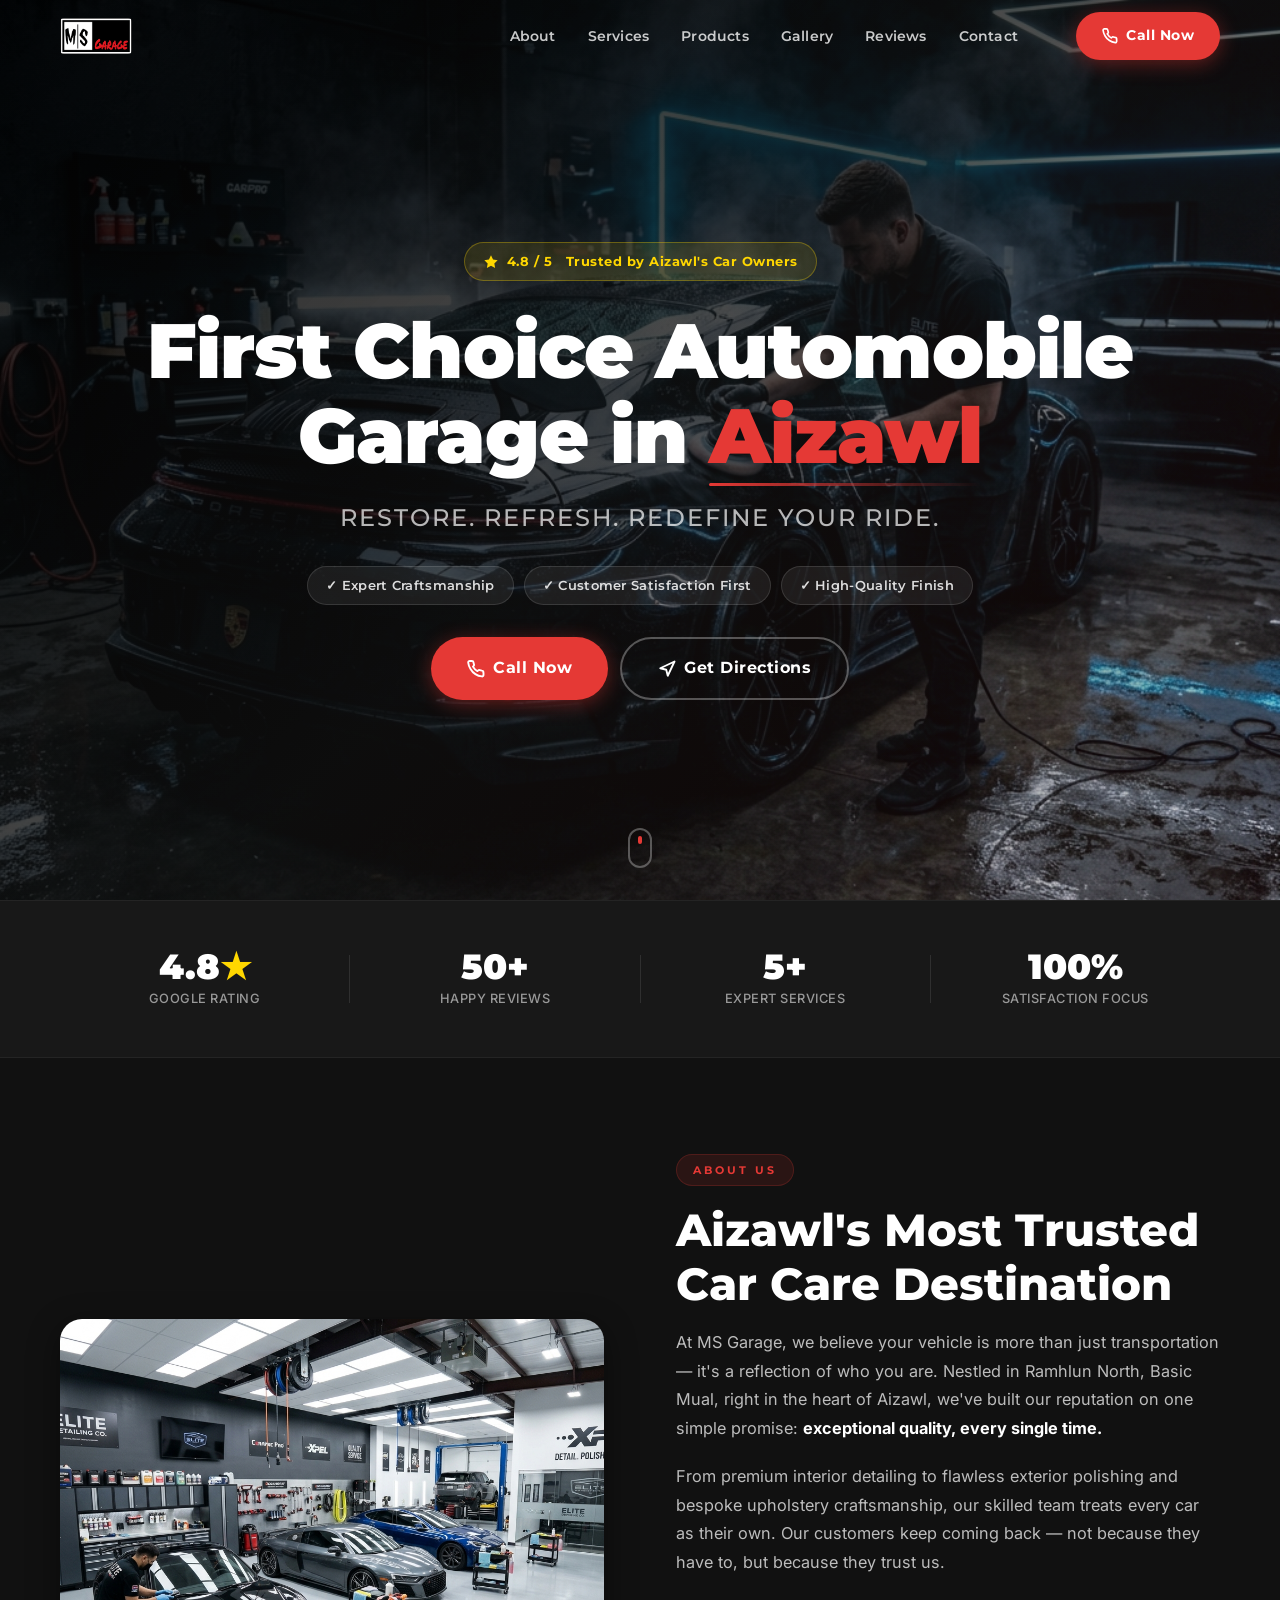
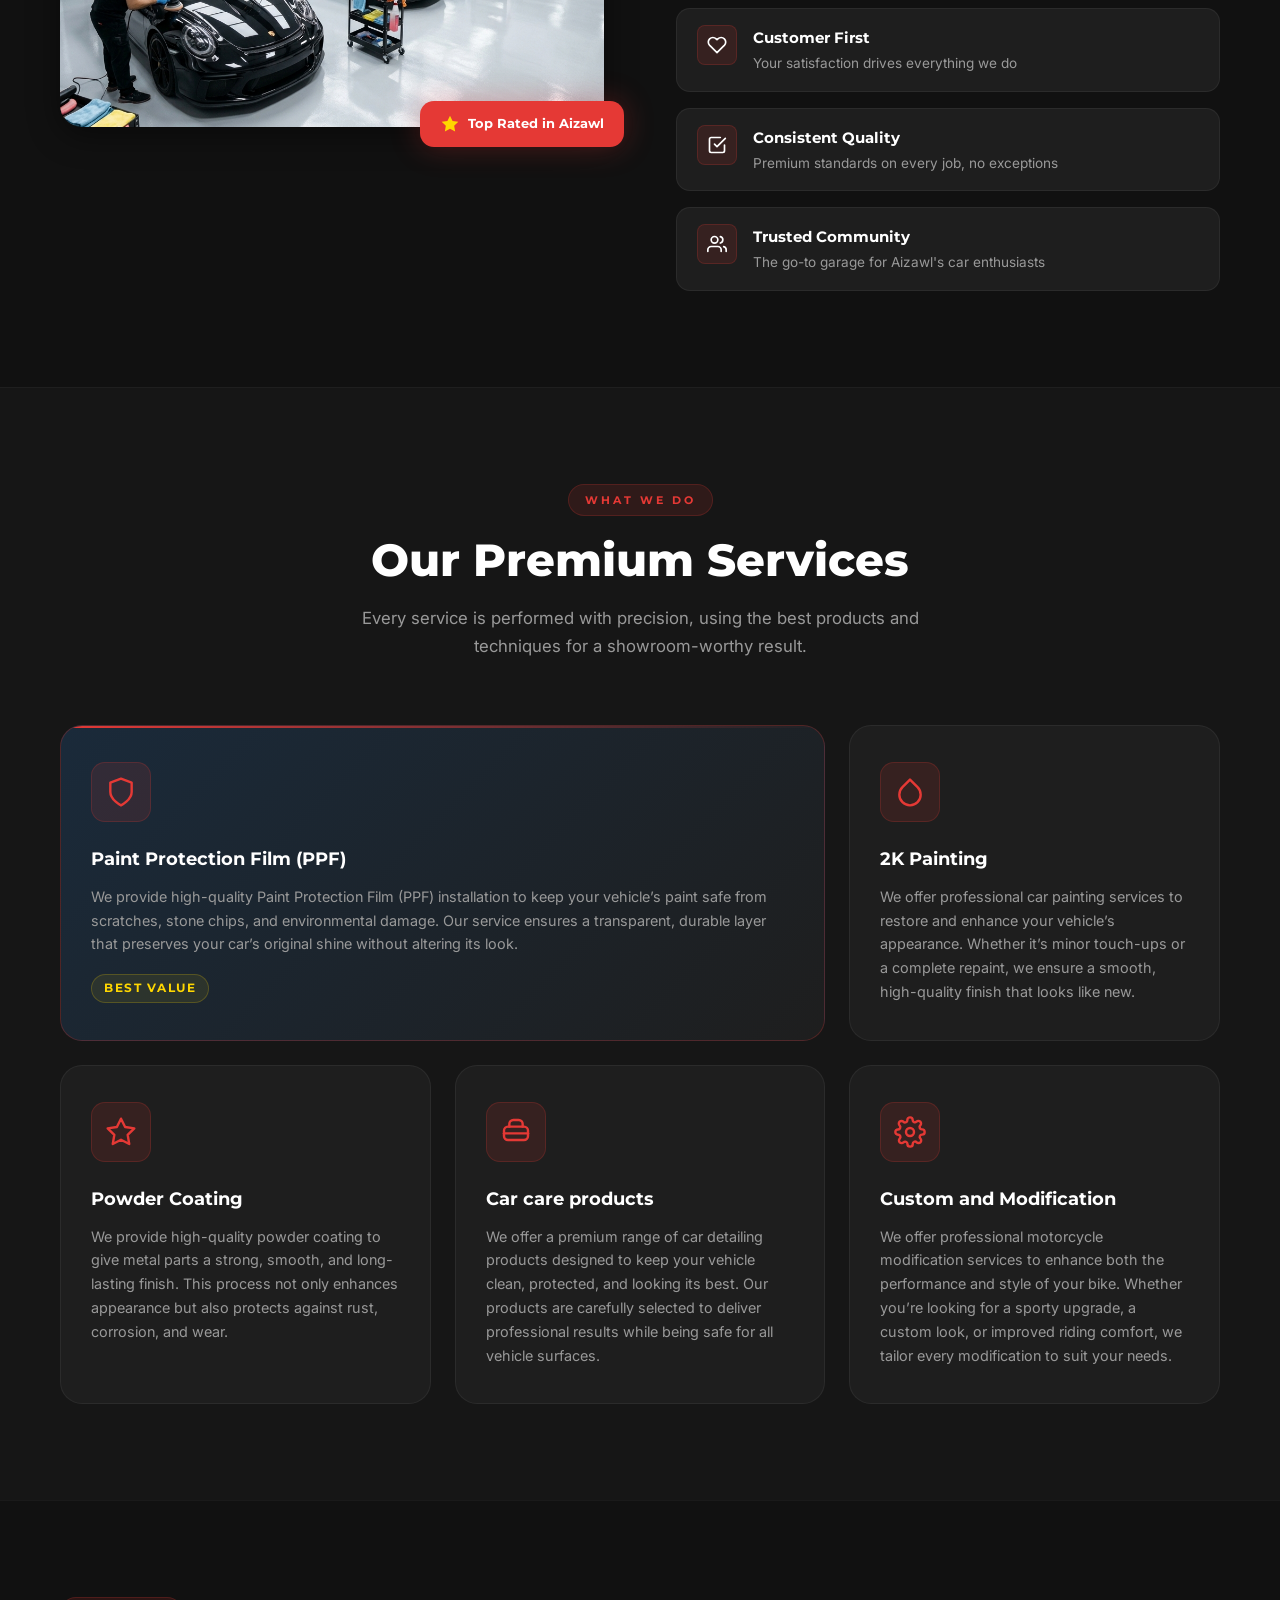
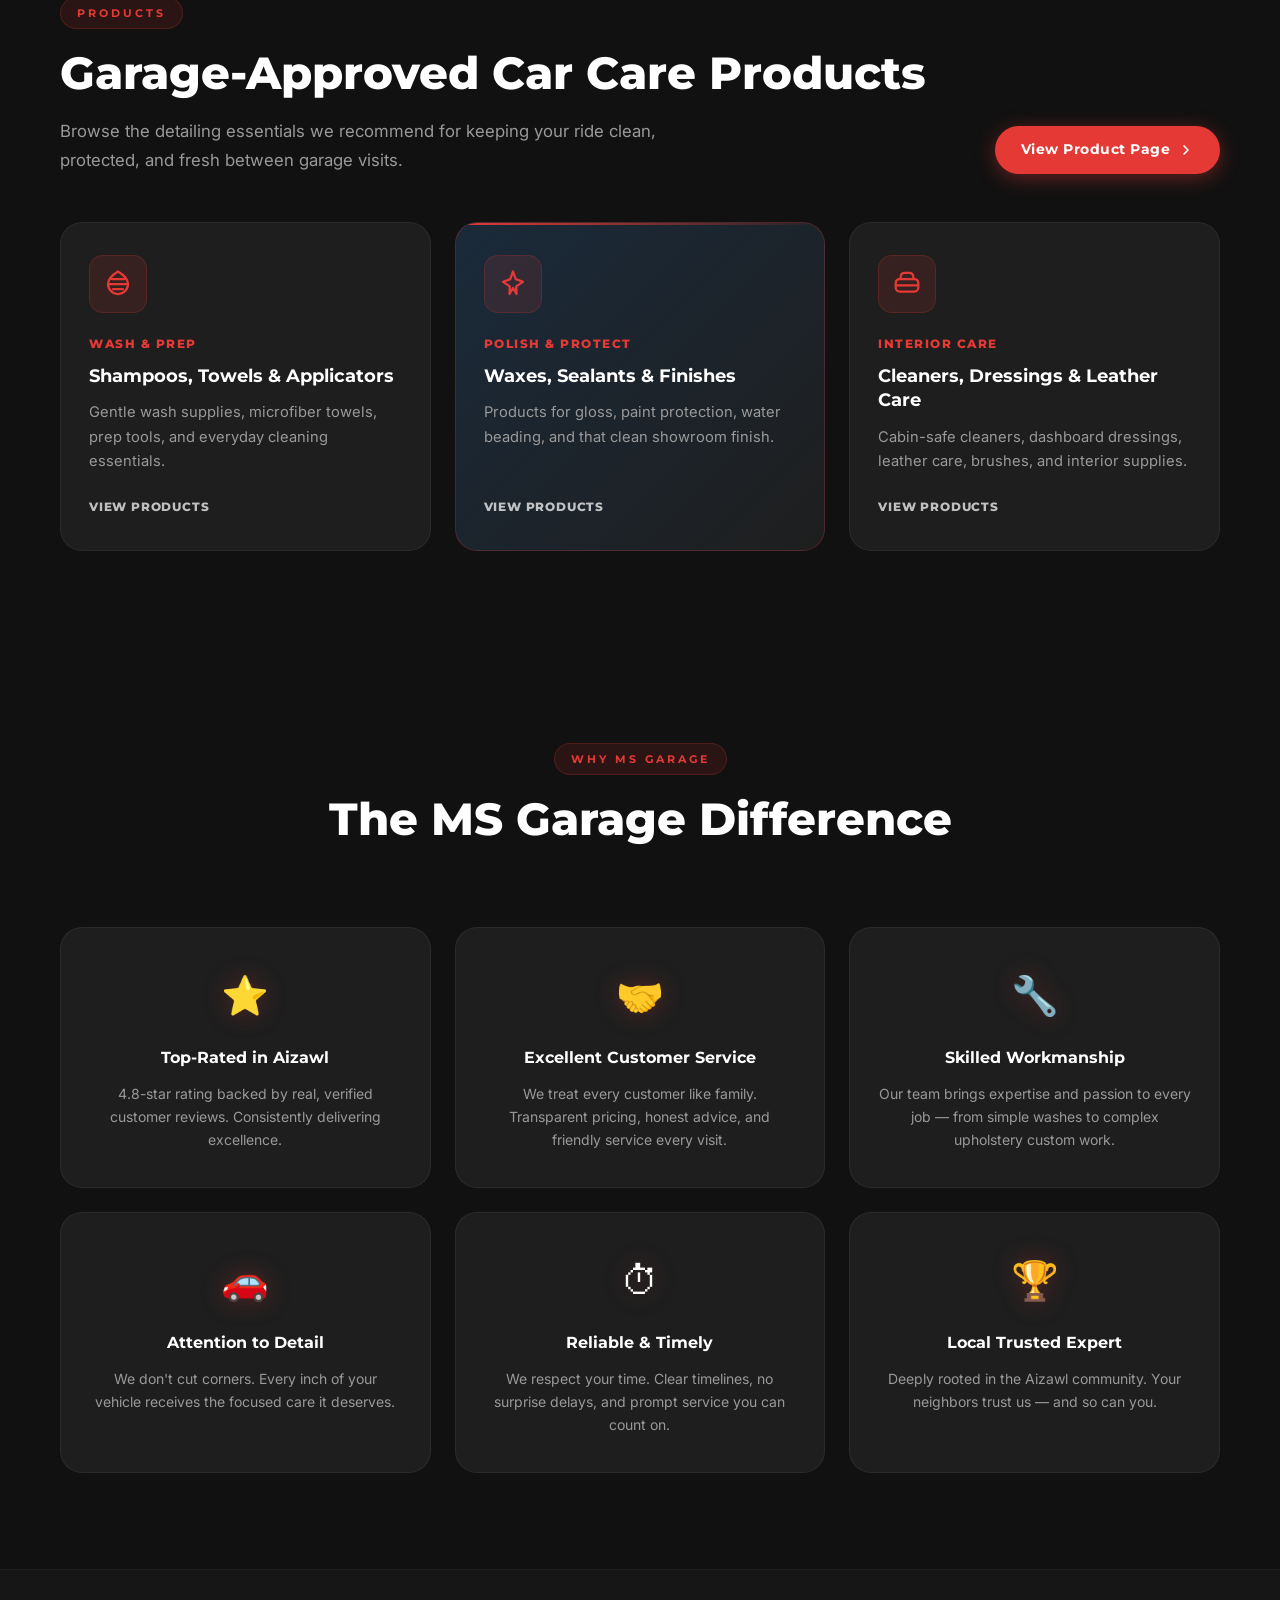
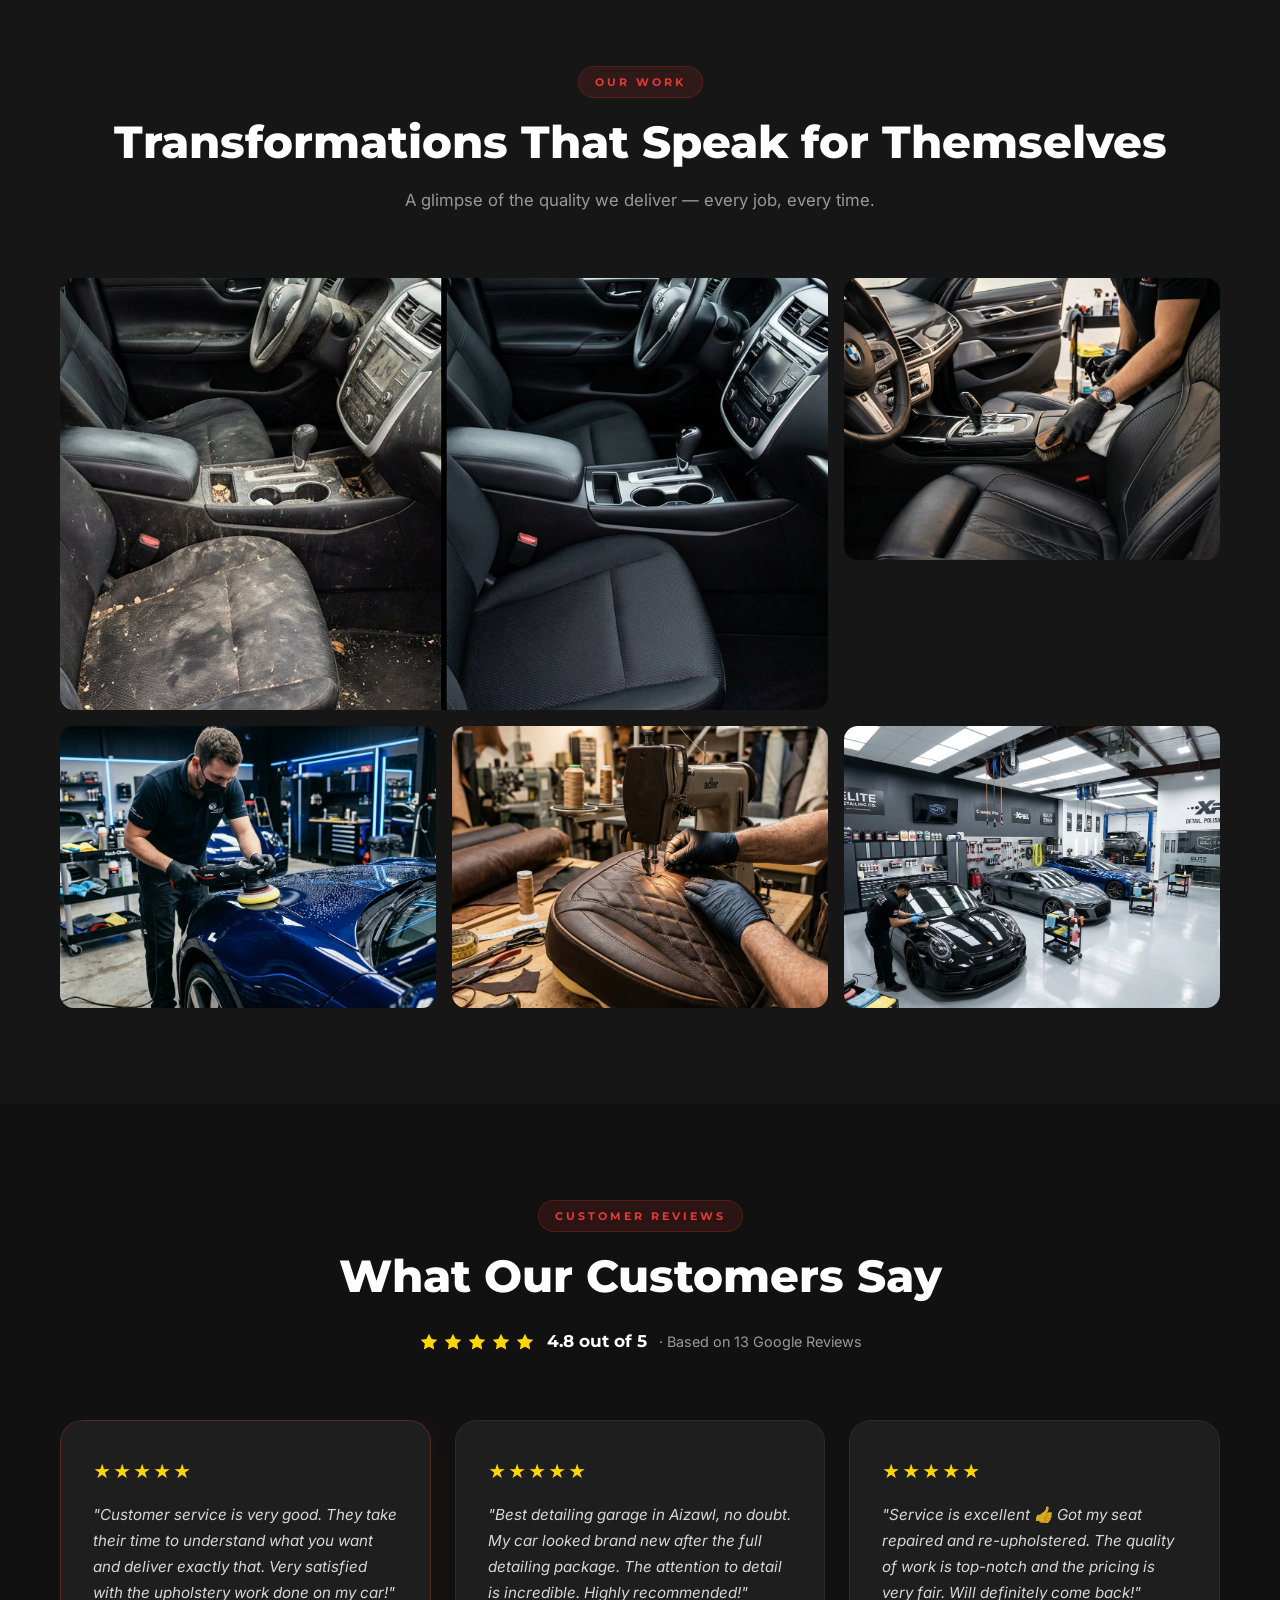
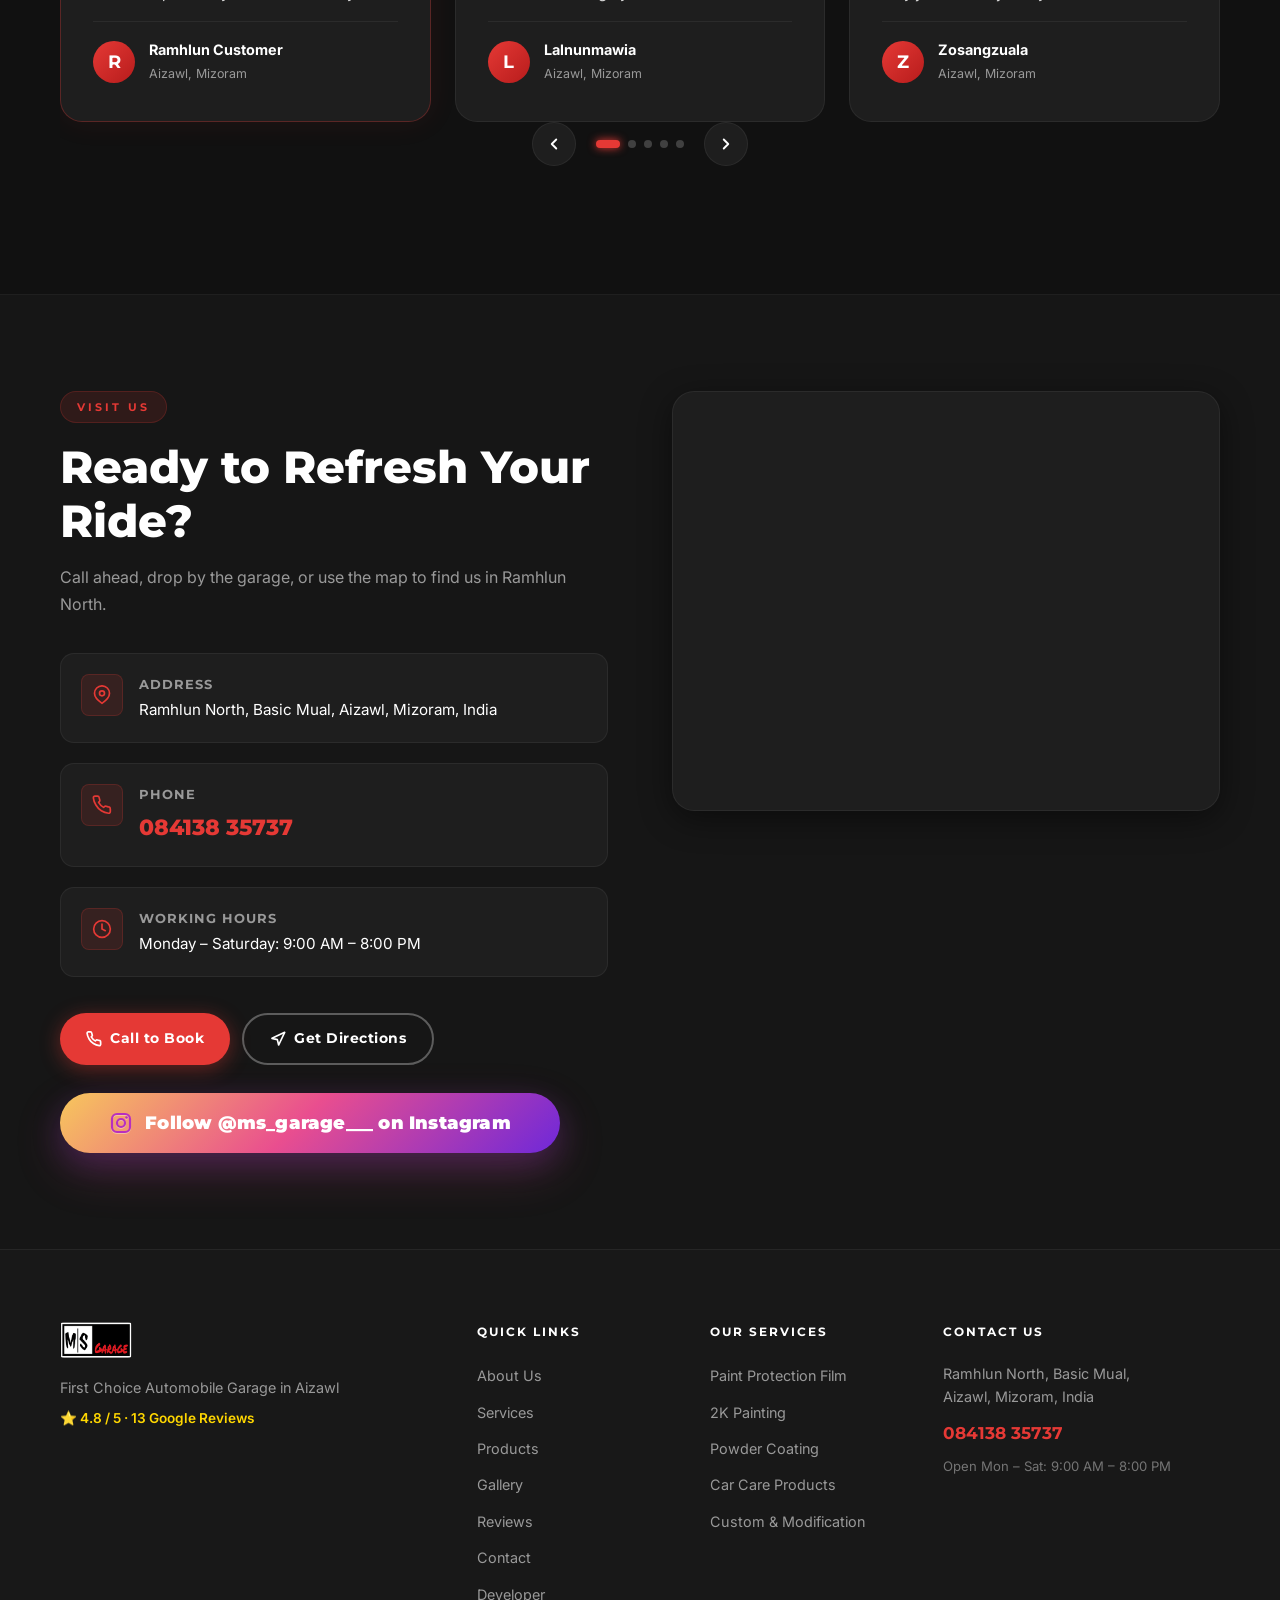
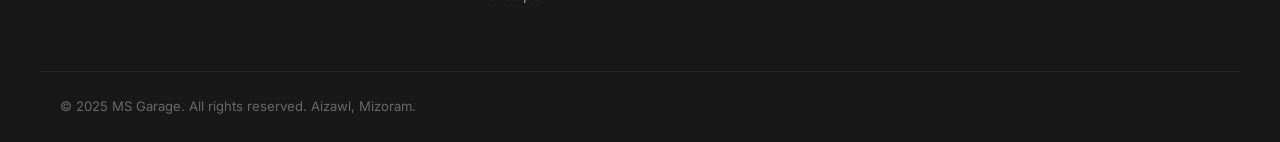
==== index.html @ fda2a1e9 "feat: Add loop-playing video background to the hero section" ====
<!DOCTYPE html>
<html lang="en">

<head>
  <meta charset="UTF-8" />
  <meta name="viewport" content="width=device-width, initial-scale=1.0" />
  <meta name="description"
    content="MS Garage &mdash; Aizawl's premier auto upholstery and car detailing garage. Expert craftsmanship, premium interior and exterior detailing, seat repair and customization. Located in Ramhlun North, Aizawl, Mizoram." />
  <meta name="keywords"
    content="car detailing Aizawl, auto upholstery Mizoram, car polishing Aizawl, interior detailing, seat repair, MS Garage, car wash Aizawl" />
  <meta property="og:title" content="MS Garage | Premium Car Detailing & Upholstery in Aizawl" />
  <meta property="og:description"
    content="Aizawl's top-rated auto detailing and upholstery garage. Restore. Refresh. Redefine Your Ride." />
  <meta property="og:type" content="website" />
  <title>MS Garage | Premium Car Detailing & Upholstery &mdash; Aizawl, Mizoram</title>
  <link rel="preconnect" href="https://fonts.googleapis.com" />
  <link rel="preconnect" href="https://fonts.gstatic.com" crossorigin />
  <link
    href="https://fonts.googleapis.com/css2?family=Montserrat:wght@400;500;600;700;800;900&family=Inter:wght@300;400;500;600&display=swap"
    rel="stylesheet" />
  <link rel="icon" type="image/jpeg" href="assets/images/logo.jpg" />
  <link rel="stylesheet" href="assets/css/style.css" />
</head>

<body>
  <!-- ========== PRELOADER ========== -->
  <div id="preloader">
    <img src="assets/images/logo.jpg" alt="MS Garage Logo" class="preloader-logo" />
  </div>

  <!-- ========== STICKY HEADER ========== -->
  <header class="site-header" id="site-header">
    <div class="header-inner container">
      <a href="#hero" class="logo" id="logo-link">
        <img src="assets/images/logo.jpg" alt="MS Garage Logo" class="logo-img" style="height: 36px; width: auto; border-radius: 4px;" />
      </a>
      <nav class="nav-links" id="nav-links">
        <a href="#about" class="nav-link">About</a>
        <a href="#services" class="nav-link">Services</a>
        <a href="#products" class="nav-link">Products</a>
        <a href="#gallery" class="nav-link">Gallery</a>
        <a href="#reviews" class="nav-link">Reviews</a>
        <a href="#contact" class="nav-link">Contact</a>
      </nav>
      <a href="tel:08413835737" class="btn btn-primary header-cta" id="header-call-btn">
        <svg width="16" height="16" viewBox="0 0 24 24" fill="none" stroke="currentColor" stroke-width="2.5"
          stroke-linecap="round" stroke-linejoin="round">
          <path
            d="M22 16.92v3a2 2 0 0 1-2.18 2 19.79 19.79 0 0 1-8.63-3.07A19.5 19.5 0 0 1 4.69 12 19.79 19.79 0 0 1 1.61 3.41 2 2 0 0 1 3.6 1.27h3a2 2 0 0 1 2 1.72c.127.96.361 1.903.7 2.81a2 2 0 0 1-.45 2.11L7.91 8.85a16 16 0 0 0 6 6l1-.93a2 2 0 0 1 2.11-.45c.907.339 1.85.573 2.81.7A2 2 0 0 1 21.73 16.92z" />
        </svg>
        Call Now
      </a>
      <button class="hamburger" id="hamburger-btn" aria-label="Toggle menu">
        <span></span><span></span><span></span>
      </button>
    </div>
  </header>

  <!-- ========== HERO SECTION ========== -->
  <section class="hero-section" id="hero">
    <div class="hero-bg">
      <img src="assets/images/hero.png" alt="Premium car detailing at MS Garage, Aizawl" class="hero-img" />
      <video class="hero-video" autoplay loop muted playsinline>
        <source src="assets/images/Image%202/VIDEO-2026-06-03-02-27-02.mp4" type="video/mp4" />
      </video>
      <div class="hero-overlay"></div>
    </div>
    <div class="hero-content container">
      <div class="hero-badge" id="hero-badge">
        <svg width="16" height="16" viewBox="0 0 24 24" fill="#FFD700">
          <path d="M12 2l3.09 6.26L22 9.27l-5 4.87 1.18 6.88L12 17.77l-6.18 3.25L7 14.14 2 9.27l6.91-1.01L12 2z" />
        </svg>
        4.8 / 5 &nbsp; Trusted by Aizawl's Car Owners
      </div>
      <h1 class="hero-title" id="hero-title">
        First Choice Automobile<br />Garage in&nbsp;<span class="accent-text">Aizawl</span>
      </h1>
      <p class="hero-subtitle" id="hero-subtitle">Restore. Refresh. Redefine Your Ride.</p>
      <div class="hero-highlights" id="hero-highlights">
        <span class="highlight-item">&#10003; Expert Craftsmanship</span>
        <span class="highlight-item">&#10003; Customer Satisfaction First</span>
        <span class="highlight-item">&#10003; High-Quality Finish</span>
      </div>
      <div class="hero-cta-group" id="hero-cta">
        <a href="tel:08413835737" class="btn btn-primary btn-lg" id="hero-call-btn">
          <svg width="18" height="18" viewBox="0 0 24 24" fill="none" stroke="currentColor" stroke-width="2.5"
            stroke-linecap="round" stroke-linejoin="round">
            <path
              d="M22 16.92v3a2 2 0 0 1-2.18 2 19.79 19.79 0 0 1-8.63-3.07A19.5 19.5 0 0 1 4.69 12 19.79 19.79 0 0 1 1.61 3.41 2 2 0 0 1 3.6 1.27h3a2 2 0 0 1 2 1.72c.127.96.361 1.903.7 2.81a2 2 0 0 1-.45 2.11L7.91 8.85a16 16 0 0 0 6 6l1-.93a2 2 0 0 1 2.11-.45c.907.339 1.85.573 2.81.7A2 2 0 0 1 21.73 16.92z" />
          </svg>
          Call Now
        </a>
        <a href="https://maps.app.goo.gl/mkJ24cwNcCK4J2cm6" target="_blank" rel="noopener"
          class="btn btn-outline btn-lg" id="hero-directions-btn">
          <svg width="18" height="18" viewBox="0 0 24 24" fill="none" stroke="currentColor" stroke-width="2.5"
            stroke-linecap="round" stroke-linejoin="round">
            <polygon points="3 11 22 2 13 21 11 13 3 11" />
          </svg>
          Get Directions
        </a>
      </div>
    </div>
    <div class="hero-scroll-indicator">
      <span></span>
    </div>
  </section>

  <!-- ========== STATS BAR ========== -->
  <section class="stats-bar" id="stats-bar">
    <div class="container stats-grid">
      <div class="stat-item" id="stat-1">
        <span class="stat-number">4.8<span class="stat-star">&#9733;</span></span>
        <span class="stat-label">Google Rating</span>
      </div>
      <div class="stat-divider"></div>
      <div class="stat-item" id="stat-2">
        <span class="stat-number">50+</span>
        <span class="stat-label">Happy Reviews</span>
      </div>
      <div class="stat-divider"></div>
      <div class="stat-item" id="stat-3">
        <span class="stat-number">5+</span>
        <span class="stat-label">Expert Services</span>
      </div>
      <div class="stat-divider"></div>
      <div class="stat-item" id="stat-4">
        <span class="stat-number">100%</span>
        <span class="stat-label">Satisfaction Focus</span>
      </div>
    </div>
  </section>

  <!-- ========== ABOUT SECTION ========== -->
  <section class="about-section section" id="about">
    <div class="container about-grid">
      <div class="about-image-wrap" id="about-image">
        <img src="assets/images/workshop.png" alt="MS Garage professional workshop in Aizawl" class="about-img"
          loading="lazy" />
        <div class="about-img-badge">
          <svg width="20" height="20" viewBox="0 0 24 24" fill="#FFD700">
            <path d="M12 2l3.09 6.26L22 9.27l-5 4.87 1.18 6.88L12 17.77l-6.18 3.25L7 14.14 2 9.27l6.91-1.01L12 2z" />
          </svg>
          <span>Top Rated in Aizawl</span>
        </div>
      </div>
      <div class="about-content" id="about-content">
        <div class="section-tag">About Us</div>
        <h2 class="section-title">Aizawl's Most Trusted Car Care Destination</h2>
        <p class="about-text">
          At MS Garage, we believe your vehicle is more than just transportation &mdash; it's a reflection of who you are.
          Nestled in Ramhlun North, Basic Mual, right in the heart of Aizawl, we've built our reputation on one
          simple promise: <strong>exceptional quality, every single time.</strong>
        </p>
        <p class="about-text">
          From premium interior detailing to flawless exterior polishing and bespoke upholstery craftsmanship,
          our skilled team treats every car as their own. Our customers keep coming back &mdash; not because they have to,
          but because they trust us.
        </p>
        <div class="about-pillars">
          <div class="pillar" id="pillar-1">
            <div class="pillar-icon red">
              <svg width="20" height="20" viewBox="0 0 24 24" fill="none" stroke="currentColor" stroke-width="2"
                stroke-linecap="round" stroke-linejoin="round">
                <path
                  d="M20.84 4.61a5.5 5.5 0 0 0-7.78 0L12 5.67l-1.06-1.06a5.5 5.5 0 0 0-7.78 7.78l1.06 1.06L12 21.23l7.78-7.78 1.06-1.06a5.5 5.5 0 0 0 0-7.78z" />
              </svg>
            </div>
            <div>
              <strong>Customer First</strong>
              <span>Your satisfaction drives everything we do</span>
            </div>
          </div>
          <div class="pillar" id="pillar-2">
            <div class="pillar-icon red">
              <svg width="20" height="20" viewBox="0 0 24 24" fill="none" stroke="currentColor" stroke-width="2"
                stroke-linecap="round" stroke-linejoin="round">
                <polyline points="9 11 12 14 22 4" />
                <path d="M21 12v7a2 2 0 0 1-2 2H5a2 2 0 0 1-2-2V5a2 2 0 0 1 2-2h11" />
              </svg>
            </div>
            <div>
              <strong>Consistent Quality</strong>
              <span>Premium standards on every job, no exceptions</span>
            </div>
          </div>
          <div class="pillar" id="pillar-3">
            <div class="pillar-icon red">
              <svg width="20" height="20" viewBox="0 0 24 24" fill="none" stroke="currentColor" stroke-width="2"
                stroke-linecap="round" stroke-linejoin="round">
                <path d="M17 21v-2a4 4 0 0 0-4-4H5a4 4 0 0 0-4 4v2" />
                <circle cx="9" cy="7" r="4" />
                <path d="M23 21v-2a4 4 0 0 0-3-3.87" />
                <path d="M16 3.13a4 4 0 0 1 0 7.75" />
              </svg>
            </div>
            <div>
              <strong>Trusted Community</strong>
              <span>The go-to garage for Aizawl's car enthusiasts</span>
            </div>
          </div>
        </div>
      </div>
    </div>
  </section>

  <!-- ========== SERVICES SECTION ========== -->
  <section class="services-section section" id="services">
    <div class="container">
      <div class="section-header centered" id="services-header">
        <div class="section-tag">What We Do</div>
        <h2 class="section-title">Our Premium Services</h2>
        <p class="section-subtitle">Every service is performed with precision, using the best products and techniques
          for a showroom-worthy result.</p>
      </div>
      <div class="services-grid" id="services-grid">

        <div class="service-card service-card--featured" id="service-ppf">
          <div class="service-icon-wrap">
            <svg width="32" height="32" viewBox="0 0 24 24" fill="none" stroke="#E53935" stroke-width="1.8" stroke-linecap="round" stroke-linejoin="round">
              <path d="M12 22s8-4 8-10V5l-8-3-8 3v7c0 6 8 10 8 10z" />
            </svg>
          </div>
          <h3 class="service-title">Paint Protection Film (PPF)</h3>
          <p class="service-desc">We provide high-quality Paint Protection Film (PPF) installation to keep your vehicle’s paint safe from scratches, stone chips, and environmental damage. Our service ensures a transparent, durable layer that preserves your car’s original shine without altering its look.</p>
          <div class="service-tag service-tag--gold">Best Value</div>
        </div>

        <div class="service-card" id="service-2k-painting">
          <div class="service-icon-wrap">
            <svg width="32" height="32" viewBox="0 0 24 24" fill="none" stroke="#E53935" stroke-width="1.8" stroke-linecap="round" stroke-linejoin="round">
              <path d="M12 2.69l5.66 5.66a8 8 0 1 1-11.31 0z" />
            </svg>
          </div>
          <h3 class="service-title">2K Painting</h3>
          <p class="service-desc">We offer professional car painting services to restore and enhance your vehicle’s appearance. Whether it’s minor touch-ups or a complete repaint, we ensure a smooth, high-quality finish that looks like new.</p>
        </div>

        <div class="service-card" id="service-powder-coating">
          <div class="service-icon-wrap">
            <svg width="32" height="32" viewBox="0 0 24 24" fill="none" stroke="#E53935" stroke-width="1.8" stroke-linecap="round" stroke-linejoin="round">
              <polygon points="12 2 15.09 8.26 22 9.27 17 14.14 18.18 21.02 12 17.77 5.82 21.02 7 14.14 2 9.27 8.91 8.26 12 2" />
            </svg>
          </div>
          <h3 class="service-title">Powder Coating</h3>
          <p class="service-desc">We provide high-quality powder coating to give metal parts a strong, smooth, and long-lasting finish. This process not only enhances appearance but also protects against rust, corrosion, and wear.</p>
        </div>

        <div class="service-card" id="service-car-care">
          <div class="service-icon-wrap">
            <svg width="32" height="32" viewBox="0 0 24 24" fill="none" stroke="#E53935" stroke-width="1.8" stroke-linecap="round" stroke-linejoin="round">
              <rect x="3" y="8" width="18" height="10" rx="3" />
              <path d="M7 8V6a3 3 0 0 1 3-3h4a3 3 0 0 1 3 3v2" />
              <path d="M3 13h18" />
            </svg>
          </div>
          <h3 class="service-title">Car care products</h3>
          <p class="service-desc">We offer a premium range of car detailing products designed to keep your vehicle clean, protected, and looking its best. Our products are carefully selected to deliver professional results while being safe for all vehicle surfaces.</p>
        </div>

        <div class="service-card" id="service-custom">
          <div class="service-icon-wrap">
            <svg width="32" height="32" viewBox="0 0 24 24" fill="none" stroke="#E53935" stroke-width="1.8" stroke-linecap="round" stroke-linejoin="round">
              <circle cx="12" cy="12" r="3" />
              <path d="M19.4 15a1.65 1.65 0 0 0 .33 1.82l.06.06a2 2 0 0 1 0 2.83 2 2 0 0 1-2.83 0l-.06-.06a1.65 1.65 0 0 0-1.82-.33 1.65 1.65 0 0 0-1 1.51V21a2 2 0 0 1-2 2 2 2 0 0 1-2-2v-.09A1.65 1.65 0 0 0 9 19.4a1.65 1.65 0 0 0-1.82.33l-.06.06a2 2 0 0 1-2.83 0 2 2 0 0 1 0-2.83l.06-.06a1.65 1.65 0 0 0 .33-1.82 1.65 1.65 0 0 0-1.51-1H3a2 2 0 0 1-2-2 2 2 0 0 1 2-2h.09A1.65 1.65 0 0 0 4.6 9a1.65 1.65 0 0 0-.33-1.82l-.06-.06a2 2 0 0 1 0-2.83 2 2 0 0 1 2.83 0l.06.06a1.65 1.65 0 0 0 1.82.33H9a1.65 1.65 0 0 0 1-1.51V3a2 2 0 0 1 2-2 2 2 0 0 1 2 2v.09a1.65 1.65 0 0 0 1 1.51 1.65 1.65 0 0 0 1.82-.33l.06-.06a2 2 0 0 1 2.83 0 2 2 0 0 1 0 2.83l-.06.06a1.65 1.65 0 0 0-.33 1.82V9a1.65 1.65 0 0 0 1.51 1H21a2 2 0 0 1 2 2 2 2 0 0 1-2 2h-.09a1.65 1.65 0 0 0-1.51 1z" />
            </svg>
          </div>
          <h3 class="service-title">Custom and Modification</h3>
          <p class="service-desc">We offer professional motorcycle modification services to enhance both the performance and style of your bike. Whether you’re looking for a sporty upgrade, a custom look, or improved riding comfort, we tailor every modification to suit your needs.</p>
        </div>

      </div>
    </div>
  </section>

  <!-- ========== PRODUCTS SECTION ========== -->
  <section class="product-section section" id="products">
    <div class="container">
      <div class="section-header product-section-header" id="products-header">
        <div>
          <div class="section-tag">Products</div>
          <h2 class="section-title">Garage-Approved Car Care Products</h2>
          <p class="section-subtitle">Browse the detailing essentials we recommend for keeping your ride clean,
            protected, and fresh between garage visits.</p>
        </div>
        <a href="products.html" class="btn btn-primary product-view-all-btn">
          View Product Page
          <svg width="16" height="16" viewBox="0 0 24 24" fill="none" stroke="currentColor" stroke-width="2.5"
            stroke-linecap="round" stroke-linejoin="round">
            <polyline points="9 18 15 12 9 6" />
          </svg>
        </a>
      </div>

      <div class="product-grid" id="product-grid">
        <a href="products.html" class="product-card" id="product-wash-prep">
          <div class="product-icon-wrap">
            <svg width="30" height="30" viewBox="0 0 24 24" fill="none" stroke="#E53935" stroke-width="1.8"
              stroke-linecap="round" stroke-linejoin="round">
              <path d="M5 12h14" />
              <path d="M7 8h10" />
              <path d="M8 16h8" />
              <path d="M4 12c0-4 3-7 8-10 5 3 8 6 8 10a8 8 0 1 1-16 0z" />
            </svg>
          </div>
          <span class="product-kicker">Wash &amp; Prep</span>
          <h3>Shampoos, Towels &amp; Applicators</h3>
          <p>Gentle wash supplies, microfiber towels, prep tools, and everyday cleaning essentials.</p>
        </a>

        <a href="products.html" class="product-card product-card--featured" id="product-polish-protect">
          <div class="product-icon-wrap">
            <svg width="30" height="30" viewBox="0 0 24 24" fill="none" stroke="#E53935" stroke-width="1.8"
              stroke-linecap="round" stroke-linejoin="round">
              <path d="M12 2l2.2 6.1L20 10.3l-5.4 3.6.2 6.1L12 15.1 9.2 20l.2-6.1L4 10.3l5.8-2.2L12 2z" />
            </svg>
          </div>
          <span class="product-kicker">Polish &amp; Protect</span>
          <h3>Waxes, Sealants &amp; Finishes</h3>
          <p>Products for gloss, paint protection, water beading, and that clean showroom finish.</p>
        </a>

        <a href="products.html" class="product-card" id="product-interior-care">
          <div class="product-icon-wrap">
            <svg width="30" height="30" viewBox="0 0 24 24" fill="none" stroke="#E53935" stroke-width="1.8"
              stroke-linecap="round" stroke-linejoin="round">
              <rect x="3" y="8" width="18" height="10" rx="3" />
              <path d="M7 8V6a3 3 0 0 1 3-3h4a3 3 0 0 1 3 3v2" />
              <path d="M3 13h18" />
            </svg>
          </div>
          <span class="product-kicker">Interior Care</span>
          <h3>Cleaners, Dressings &amp; Leather Care</h3>
          <p>Cabin-safe cleaners, dashboard dressings, leather care, brushes, and interior supplies.</p>
        </a>
      </div>
    </div>
  </section>

  <!-- ========== WHY CHOOSE US ========== -->
  <section class="why-section section" id="why-us">
    <div class="container">
      <div class="section-header centered" id="why-header">
        <div class="section-tag">Why MS Garage</div>
        <h2 class="section-title">The MS Garage Difference</h2>
      </div>
      <div class="why-grid" id="why-grid">
        <div class="why-card" id="why-1">
          <div class="why-icon">&#11088;</div>
          <h3>Top-Rated in Aizawl</h3>
          <p>4.8-star rating backed by real, verified customer reviews. Consistently delivering excellence.</p>
        </div>
        <div class="why-card" id="why-2">
          <div class="why-icon">&#129309;</div>
          <h3>Excellent Customer Service</h3>
          <p>We treat every customer like family. Transparent pricing, honest advice, and friendly service every visit.
          </p>
        </div>
        <div class="why-card" id="why-3">
          <div class="why-icon">&#128295;</div>
          <h3>Skilled Workmanship</h3>
          <p>Our team brings expertise and passion to every job &mdash; from simple washes to complex upholstery custom
            work.</p>
        </div>
        <div class="why-card" id="why-4">
          <div class="why-icon">&#128663;</div>
          <h3>Attention to Detail</h3>
          <p>We don't cut corners. Every inch of your vehicle receives the focused care it deserves.</p>
        </div>
        <div class="why-card" id="why-5">
          <div class="why-icon">&#9201;</div>
          <h3>Reliable & Timely</h3>
          <p>We respect your time. Clear timelines, no surprise delays, and prompt service you can count on.</p>
        </div>
        <div class="why-card" id="why-6">
          <div class="why-icon">&#127942;</div>
          <h3>Local Trusted Expert</h3>
          <p>Deeply rooted in the Aizawl community. Your neighbors trust us &mdash; and so can you.</p>
        </div>
      </div>
    </div>
  </section>

  <!-- ========== GALLERY SECTION ========== -->
  <section class="gallery-section section" id="gallery">
    <div class="container">
      <div class="section-header centered" id="gallery-header">
        <div class="section-tag">Our Work</div>
        <h2 class="section-title">Transformations That Speak for Themselves</h2>
        <p class="section-subtitle">A glimpse of the quality we deliver &mdash; every job, every time.</p>
      </div>
      <div class="gallery-grid" id="gallery-grid">
        <div class="gallery-item gallery-item--large" id="gal-1">
          <img src="assets/images/before-after.png" alt="Before and after car detailing transformation at MS Garage"
            loading="lazy" />
          <div class="gallery-overlay">
            <span>Before &amp; After &mdash; Interior Detailing</span>
          </div>
        </div>
        <div class="gallery-item" id="gal-2">
          <img src="assets/images/interior.png" alt="Premium car interior detailing by MS Garage Aizawl"
            loading="lazy" />
          <div class="gallery-overlay">
            <span>Interior Detailing</span>
          </div>
        </div>
        <div class="gallery-item" id="gal-3">
          <img src="assets/images/exterior.png" alt="Car exterior polishing and waxing at MS Garage" loading="lazy" />
          <div class="gallery-overlay">
            <span>Exterior Polish</span>
          </div>
        </div>
        <div class="gallery-item" id="gal-4">
          <img src="assets/images/upholstery.png" alt="Custom car seat upholstery crafted at MS Garage"
            loading="lazy" />
          <div class="gallery-overlay">
            <span>Custom Upholstery</span>
          </div>
        </div>
        <div class="gallery-item" id="gal-5">
          <img src="assets/images/workshop.png" alt="MS Garage professional workshop, Aizawl" loading="lazy" />
          <div class="gallery-overlay">
            <span>Our Workshop</span>
          </div>
        </div>
      </div>
    </div>
  </section>

  <!-- ========== REVIEWS SECTION ========== -->
  <section class="reviews-section section" id="reviews">
    <div class="container">
      <div class="section-header centered" id="reviews-header">
        <div class="section-tag">Customer Reviews</div>
        <h2 class="section-title">What Our Customers Say</h2>
        <div class="reviews-rating-summary" id="rating-summary">
          <div class="stars-row">
            <svg width="20" height="20" viewBox="0 0 24 24" fill="#FFD700">
              <path d="M12 2l3.09 6.26L22 9.27l-5 4.87 1.18 6.88L12 17.77l-6.18 3.25L7 14.14 2 9.27l6.91-1.01L12 2z" />
            </svg>
            <svg width="20" height="20" viewBox="0 0 24 24" fill="#FFD700">
              <path d="M12 2l3.09 6.26L22 9.27l-5 4.87 1.18 6.88L12 17.77l-6.18 3.25L7 14.14 2 9.27l6.91-1.01L12 2z" />
            </svg>
            <svg width="20" height="20" viewBox="0 0 24 24" fill="#FFD700">
              <path d="M12 2l3.09 6.26L22 9.27l-5 4.87 1.18 6.88L12 17.77l-6.18 3.25L7 14.14 2 9.27l6.91-1.01L12 2z" />
            </svg>
            <svg width="20" height="20" viewBox="0 0 24 24" fill="#FFD700">
              <path d="M12 2l3.09 6.26L22 9.27l-5 4.87 1.18 6.88L12 17.77l-6.18 3.25L7 14.14 2 9.27l6.91-1.01L12 2z" />
            </svg>
            <svg width="20" height="20" viewBox="0 0 24 24" fill="#FFD700">
              <path d="M12 2l3.09 6.26L22 9.27l-5 4.87 1.18 6.88L12 17.77l-6.18 3.25L7 14.14 2 9.27l6.91-1.01L12 2z" />
            </svg>
          </div>
          <strong>4.8 out of 5</strong> <span>&middot; Based on 13 Google Reviews</span>
        </div>
      </div>

      <div class="reviews-slider" id="reviews-slider">
        <div class="reviews-track" id="reviews-track">

          <div class="review-card" id="review-1">
            <div class="review-stars">&#9733;&#9733;&#9733;&#9733;&#9733;</div>
            <p class="review-text">"Customer service is very good. They take their time to understand what you want and
              deliver exactly that. Very satisfied with the upholstery work done on my car!"</p>
            <div class="review-author">
              <div class="review-avatar">R</div>
              <div>
                <strong>Ramhlun Customer</strong>
                <span>Aizawl, Mizoram</span>
              </div>
            </div>
          </div>

          <div class="review-card" id="review-2">
            <div class="review-stars">&#9733;&#9733;&#9733;&#9733;&#9733;</div>
            <p class="review-text">"Best detailing garage in Aizawl, no doubt. My car looked brand new after the full
              detailing package. The attention to detail is incredible. Highly recommended!"</p>
            <div class="review-author">
              <div class="review-avatar">L</div>
              <div>
                <strong>Lalnunmawia</strong>
                <span>Aizawl, Mizoram</span>
              </div>
            </div>
          </div>

          <div class="review-card" id="review-3">
            <div class="review-stars">&#9733;&#9733;&#9733;&#9733;&#9733;</div>
            <p class="review-text">"Service is excellent &#128077; Got my seat repaired and re-upholstered. The quality of
              work is top-notch and the pricing is very fair. Will definitely come back!"</p>
            <div class="review-author">
              <div class="review-avatar">Z</div>
              <div>
                <strong>Zosangzuala</strong>
                <span>Aizawl, Mizoram</span>
              </div>
            </div>
          </div>

          <div class="review-card" id="review-4">
            <div class="review-stars">&#9733;&#9733;&#9733;&#9733;&#9733;</div>
            <p class="review-text">"Took my car here for exterior polishing and it came out absolutely stunning. The
              team is professional, skilled, and very friendly. MS Garage is the real deal!"</p>
            <div class="review-author">
              <div class="review-avatar">V</div>
              <div>
                <strong>Vanlalruata</strong>
                <span>Aizawl, Mizoram</span>
              </div>
            </div>
          </div>

          <div class="review-card" id="review-5">
            <div class="review-stars">&#9733;&#9733;&#9733;&#9733;&#9734;</div>
            <p class="review-text">"Good work overall. Interior detailing was very thorough &mdash; even cleaned areas I
              didn't ask about. That extra mile they go really shows their dedication to quality."</p>
            <div class="review-author">
              <div class="review-avatar">H</div>
              <div>
                <strong>Happy Customer</strong>
                <span>Mizoram</span>
              </div>
            </div>
          </div>
        </div>
        <div class="reviews-controls" aria-label="Review controls">
          <button class="review-btn" id="review-prev-btn" aria-label="Previous review">
            <svg width="18" height="18" viewBox="0 0 24 24" fill="none" stroke="currentColor" stroke-width="2.5"
              stroke-linecap="round" stroke-linejoin="round">
              <polyline points="15 18 9 12 15 6" />
            </svg>
          </button>
          <div class="review-dots">
            <button class="dot active" data-index="0" aria-label="Show review 1"></button>
            <button class="dot" data-index="1" aria-label="Show review 2"></button>
            <button class="dot" data-index="2" aria-label="Show review 3"></button>
            <button class="dot" data-index="3" aria-label="Show review 4"></button>
            <button class="dot" data-index="4" aria-label="Show review 5"></button>
          </div>
          <button class="review-btn" id="review-next-btn" aria-label="Next review">
            <svg width="18" height="18" viewBox="0 0 24 24" fill="none" stroke="currentColor" stroke-width="2.5"
              stroke-linecap="round" stroke-linejoin="round">
              <polyline points="9 18 15 12 9 6" />
            </svg>
          </button>
        </div>
      </div>
    </div>
  </section>

  <!-- ========== CONTACT SECTION ========== -->
  <section class="contact-section section" id="contact">
    <div class="container contact-grid">
      <div class="contact-content" id="contact-content">
        <div class="section-tag">Visit Us</div>
        <h2 class="section-title">Ready to Refresh Your Ride?</h2>
        <p class="contact-tagline">Call ahead, drop by the garage, or use the map to find us in Ramhlun North.</p>

        <div class="contact-details">
          <div class="contact-item">
            <div class="contact-icon">
              <svg width="20" height="20" viewBox="0 0 24 24" fill="none" stroke="#E53935" stroke-width="2"
                stroke-linecap="round" stroke-linejoin="round">
                <path d="M21 10c0 6-9 12-9 12S3 16 3 10a9 9 0 1 1 18 0z" />
                <circle cx="12" cy="10" r="3" />
              </svg>
            </div>
            <div>
              <strong>Address</strong>
              <span>Ramhlun North, Basic Mual, Aizawl, Mizoram, India</span>
            </div>
          </div>

          <div class="contact-item">
            <div class="contact-icon">
              <svg width="20" height="20" viewBox="0 0 24 24" fill="none" stroke="#E53935" stroke-width="2"
                stroke-linecap="round" stroke-linejoin="round">
                <path
                  d="M22 16.92v3a2 2 0 0 1-2.18 2 19.79 19.79 0 0 1-8.63-3.07A19.5 19.5 0 0 1 4.69 12 19.79 19.79 0 0 1 1.61 3.41 2 2 0 0 1 3.6 1.27h3a2 2 0 0 1 2 1.72c.127.96.361 1.903.7 2.81a2 2 0 0 1-.45 2.11L7.91 8.85a16 16 0 0 0 6 6l1-.93a2 2 0 0 1 2.11-.45c.907.339 1.85.573 2.81.7A2 2 0 0 1 21.73 16.92z" />
              </svg>
            </div>
            <div>
              <strong>Phone</strong>
              <a href="tel:08413835737" class="contact-link">084138 35737</a>
            </div>
          </div>

          <div class="contact-item">
            <div class="contact-icon">
              <svg width="20" height="20" viewBox="0 0 24 24" fill="none" stroke="#E53935" stroke-width="2"
                stroke-linecap="round" stroke-linejoin="round">
                <circle cx="12" cy="12" r="10" />
                <polyline points="12 6 12 12 16 14" />
              </svg>
            </div>
            <div>
              <strong>Working Hours</strong>
              <span>Monday &ndash; Saturday: 9:00 AM &ndash; 8:00 PM</span>
            </div>
          </div>
        </div>

        <div class="contact-cta-group">
          <a href="tel:08413835737" class="btn btn-primary" id="contact-call-btn">
            <svg width="16" height="16" viewBox="0 0 24 24" fill="none" stroke="currentColor" stroke-width="2.5"
              stroke-linecap="round" stroke-linejoin="round">
              <path
                d="M22 16.92v3a2 2 0 0 1-2.18 2 19.79 19.79 0 0 1-8.63-3.07A19.5 19.5 0 0 1 4.69 12 19.79 19.79 0 0 1 1.61 3.41 2 2 0 0 1 3.6 1.27h3a2 2 0 0 1 2 1.72c.127.96.361 1.903.7 2.81a2 2 0 0 1-.45 2.11L7.91 8.85a16 16 0 0 0 6 6l1-.93a2 2 0 0 1 2.11-.45c.907.339 1.85.573 2.81.7A2 2 0 0 1 21.73 16.92z" />
            </svg>
            Call to Book
          </a>
          <a href="https://maps.app.goo.gl/mkJ24cwNcCK4J2cm6" target="_blank" rel="noopener" class="btn btn-outline"
            id="contact-directions-btn">
            <svg width="16" height="16" viewBox="0 0 24 24" fill="none" stroke="currentColor" stroke-width="2.5"
              stroke-linecap="round" stroke-linejoin="round">
              <polygon points="3 11 22 2 13 21 11 13 3 11" />
            </svg>
            Get Directions
          </a>
        </div>
        <a href="https://www.instagram.com/ms_garage___?utm_source=ig_web_button_share_sheet&amp;igsh=ZDNlZDc0MzIxNw=="
          target="_blank" rel="noopener" class="instagram-follow-btn" id="contact-instagram-btn"
          aria-label="Follow MS Garage on Instagram">
          <svg width="24" height="24" viewBox="0 0 24 24" fill="none" aria-hidden="true">
            <rect x="3" y="3" width="18" height="18" rx="5" stroke="currentColor" stroke-width="2.2" />
            <circle cx="12" cy="12" r="4" stroke="currentColor" stroke-width="2.2" />
            <circle cx="17.5" cy="6.5" r="1.3" fill="currentColor" />
          </svg>
          <span>Follow @ms_garage___ on Instagram</span>
        </a>
      </div>

      <div class="map-wrap" id="map-wrap">
        <iframe title="MS Garage location map"
          src="https://www.google.com/maps/embed?pb=!1m18!1m12!1m3!1d3630.135742!2d92.71558!3d23.72778!2m3!1f0!2f0!3f0!3m2!1i1024!2i768!4f13.1!3m3!1m2!1s0x374bc09a87070c71%3A0x9e5c9abdf5d8af3e!2sMS%20Garage!5e0!3m2!1sen!2sin!4v1714391400000!5m2!1sen!2sin"
          width="100%" height="100%" style="border:0;" allowfullscreen="" loading="lazy"
          referrerpolicy="no-referrer-when-downgrade" id="google-map-iframe"></iframe>
      </div>
    </div>
  </section>

  <!-- ========== FOOTER ========== -->
  <footer class="site-footer" id="site-footer">
    <div class="container footer-grid">
      <div class="footer-brand" id="footer-brand">
        <a href="#hero" class="logo">
          <img src="assets/images/logo.jpg" alt="MS Garage Logo" class="logo-img" style="height: 36px; width: auto; border-radius: 4px;" />
        </a>
        <p class="footer-tagline">First Choice Automobile Garage in Aizawl</p>
        <p class="footer-rating">&#11088; 4.8 / 5 &middot; 13 Google Reviews</p>
      </div>

      <div class="footer-links" id="footer-links">
        <h4>Quick Links</h4>
        <ul>
          <li><a href="#about">About Us</a></li>
          <li><a href="#services">Services</a></li>
          <li><a href="products.html">Products</a></li>
          <li><a href="#gallery">Gallery</a></li>
          <li><a href="#reviews">Reviews</a></li>
          <li><a href="#contact">Contact</a></li>
          <li><a href="developer.html">Developer</a></li>
        </ul>
      </div>

      <div class="footer-services" id="footer-services">
        <h4>Our Services</h4>
        <ul>
          <li><a href="#services">Paint Protection Film</a></li>
          <li><a href="#services">2K Painting</a></li>
          <li><a href="#services">Powder Coating</a></li>
          <li><a href="#services">Car Care Products</a></li>
          <li><a href="#services">Custom & Modification</a></li>
        </ul>
      </div>

      <div class="footer-contact" id="footer-contact">
        <h4>Contact Us</h4>
        <p>Ramhlun North, Basic Mual,<br />Aizawl, Mizoram, India</p>
        <a href="tel:08413835737" class="footer-phone">084138 35737</a>
        <p class="footer-hours">Open Mon &ndash; Sat: 9:00 AM &ndash; 8:00 PM</p>
      </div>
    </div>
    <div class="footer-bottom">
      <div class="container footer-bottom-inner">
        <p>&copy; 2025 MS Garage. All rights reserved. Aizawl, Mizoram.</p>
      </div>
    </div>
  </footer>

  <!-- ========== BACK TO TOP ========== -->
  <button class="back-to-top" id="back-to-top-btn" aria-label="Back to top">
    <svg width="20" height="20" viewBox="0 0 24 24" fill="none" stroke="currentColor" stroke-width="2.5"
      stroke-linecap="round" stroke-linejoin="round">
      <polyline points="18 15 12 9 6 15" />
    </svg>
  </button>

  <script src="assets/js/main.js"></script>
</body>

</html>
---- assets/css/style.css ----
/* ============================================
   MS GARAGE - Premium Stylesheet
   ============================================ */

/* ---- CSS VARIABLES ---- */
:root {
  --black:       #1C1C1C;
  --black-900:   #111111;
  --black-800:   #181818;
  --black-700:   #222222;
  --grey:        #555555;
  --grey-light:  #888888;
  --grey-border: #2a2a2a;
  --red:         #E53935;
  --red-dark:    #B71C1C;
  --red-glow:    rgba(229, 57, 53, 0.25);
  --red-glow-sm: rgba(229, 57, 53, 0.12);
  --white:       #FFFFFF;
  --off-white:   #F5F5F7;
  --gold:        #FFD700;
  --text-primary:#FFFFFF;
  --text-muted:  #999999;
  --text-dark:   #1C1C1C;
  --card-bg:     #1e1e1e;
  --card-border: rgba(255,255,255,0.06);
  --section-bg:  #161616;
  --radius-sm:   8px;
  --radius-md:   14px;
  --radius-lg:   22px;
  --radius-xl:   32px;
  --shadow-card: 0 8px 32px rgba(0,0,0,0.45);
  --shadow-red: 0 0 30px rgba(229,57,53,0.3);
  --transition:  0.3s cubic-bezier(0.4, 0, 0.2, 1);
  --font-head:   'Montserrat', sans-serif;
  --font-body:   'Inter', sans-serif;
}

/* ---- RESET & BASE ---- */
*, *::before, *::after { box-sizing: border-box; margin: 0; padding: 0; }

html {
  scroll-behavior: smooth;
  font-size: 16px;
  -webkit-text-size-adjust: 100%;
  /* Prevent horizontal scroll on mobile */
  overflow-x: hidden;
}

body {
  font-family: var(--font-body);
  background: var(--black-900);
  color: var(--text-primary);
  line-height: 1.65;
  overflow-x: hidden;
  /* Prevent iOS rubber-band scroll issues */
  -webkit-overflow-scrolling: touch;
}

img { display: block; max-width: 100%; height: auto; }
a  { text-decoration: none; color: inherit; }
ul { list-style: none; }
button { cursor: pointer; border: none; background: none; font-family: inherit; }

/* ---- CONTAINER ---- */
.container {
  width: 100%;
  max-width: 1200px;
  margin: 0 auto;
  padding: 0 20px;
}

/* ---- SECTION SPACING ---- */
.section { padding: 96px 0; }

/* ---- SECTION LABELS ---- */
.section-tag {
  display: inline-block;
  font-family: var(--font-head);
  font-size: 11px;
  font-weight: 700;
  letter-spacing: 3px;
  text-transform: uppercase;
  color: var(--red);
  background: var(--red-glow-sm);
  border: 1px solid rgba(229,57,53,0.2);
  padding: 6px 16px;
  border-radius: 100px;
  margin-bottom: 18px;
}

.section-title {
  font-family: var(--font-head);
  font-size: clamp(1.8rem, 4vw, 2.8rem);
  font-weight: 800;
  line-height: 1.2;
  color: var(--white);
  margin-bottom: 16px;
}

.section-subtitle {
  font-size: 1.05rem;
  color: var(--text-muted);
  max-width: 560px;
  line-height: 1.7;
}

.section-header.centered {
  text-align: center;
  display: flex;
  flex-direction: column;
  align-items: center;
  margin-bottom: 64px;
}

/* ---- BUTTONS ---- */
.btn {
  display: inline-flex;
  align-items: center;
  gap: 8px;
  font-family: var(--font-head);
  font-size: 0.9rem;
  font-weight: 700;
  letter-spacing: 0.5px;
  border-radius: 100px;
  padding: 12px 26px;
  transition: var(--transition);
  white-space: nowrap;
  position: relative;
  overflow: hidden;
}

.btn::after {
  content: '';
  position: absolute;
  inset: 0;
  background: rgba(255,255,255,0.08);
  opacity: 0;
  transition: opacity 0.2s;
}
.btn:hover::after { opacity: 1; }

.btn-primary {
  background: var(--red);
  color: var(--white);
  box-shadow: 0 4px 20px rgba(229,57,53,0.4);
}
.btn-primary:hover {
  background: var(--red-dark);
  transform: translateY(-2px);
  box-shadow: 0 8px 30px rgba(229,57,53,0.55);
}

.btn-outline {
  background: transparent;
  color: var(--white);
  border: 2px solid rgba(255,255,255,0.3);
}
.btn-outline:hover {
  border-color: var(--red);
  color: var(--red);
  transform: translateY(-2px);
}

.btn-outline-white {
  background: rgba(255,255,255,0.08);
  color: var(--white);
  border: 2px solid rgba(255,255,255,0.35);
  backdrop-filter: blur(8px);
}
.btn-outline-white:hover {
  background: rgba(255,255,255,0.16);
  border-color: rgba(255,255,255,0.6);
  transform: translateY(-2px);
}

.btn-lg { padding: 16px 36px; font-size: 1rem; }

/* ============================================
   HEADER
   ============================================ */
.site-header {
  position: fixed;
  top: 0; left: 0; right: 0;
  z-index: 1000;
  padding: 0;
  transition: background 0.4s, box-shadow 0.4s, padding 0.3s;
}

.site-header.scrolled {
  background: rgba(17,17,17,0.92);
  backdrop-filter: blur(18px);
  -webkit-backdrop-filter: blur(18px);
  box-shadow: 0 1px 0 rgba(255,255,255,0.06), 0 4px 24px rgba(0,0,0,0.5);
}

.header-inner {
  display: flex;
  align-items: center;
  gap: 32px;
  height: 72px;
}

/* Logo */
.logo {
  display: flex;
  align-items: center;
  gap: 10px;
  flex-shrink: 0;
}
.logo-text {
  font-family: var(--font-head);
  font-size: 1.35rem;
  font-weight: 800;
  color: var(--white);
  letter-spacing: -0.5px;
}
.logo-accent { color: var(--red); }

/* Nav */
.nav-links {
  display: flex;
  align-items: center;
  gap: 4px;
  margin-left: auto;
}
.nav-link {
  font-family: var(--font-head);
  font-size: 0.85rem;
  font-weight: 600;
  color: rgba(255,255,255,0.78);
  padding: 8px 14px;
  border-radius: var(--radius-sm);
  transition: color 0.2s, background 0.2s;
  letter-spacing: 0.2px;
}
.nav-link:hover {
  color: var(--white);
  background: rgba(255,255,255,0.07);
}
.nav-link.active { color: var(--red); }

.header-cta { margin-left: 12px; }

/* Hamburger */
.hamburger {
  display: none;
  flex-direction: column;
  gap: 5px;
  padding: 6px;
  margin-left: auto;
}
.hamburger span {
  display: block;
  width: 24px;
  height: 2px;
  background: var(--white);
  border-radius: 2px;
  transition: var(--transition);
}
.hamburger.open span:nth-child(1) { transform: translateY(7px) rotate(45deg); }
.hamburger.open span:nth-child(2) { opacity: 0; }
.hamburger.open span:nth-child(3) { transform: translateY(-7px) rotate(-45deg); }

/* ============================================
   HERO SECTION
   ============================================ */
.hero-section {
  position: relative;
  min-height: 100svh;
  min-height: 100dvh;
  display: flex;
  align-items: center;
  justify-content: center;
  overflow: hidden;
}

.hero-bg {
  position: absolute;
  inset: 0;
  z-index: 0;
}

.hero-img {
  width: 100%;
  height: 100%;
  object-fit: cover;
  object-position: center;
  transform: scale(1.03);
  transition: transform 8s ease-out;
  /* Prevent mobile parallax layout shifts */
  will-change: transform;
}

.hero-img.loaded { transform: scale(1); }

.hero-video {
  position: absolute;
  top: 0;
  left: 0;
  width: 100%;
  height: 100%;
  object-fit: cover;
  object-position: center;
  pointer-events: none;
}

.hero-overlay {
  position: absolute;
  inset: 0;
  background: linear-gradient(
    135deg,
    rgba(0,0,0,0.88) 0%,
    rgba(17,17,17,0.75) 50%,
    rgba(229,57,53,0.08) 100%
  );
}

.hero-content {
  position: relative;
  z-index: 1;
  text-align: center;
  padding-top: 90px;
  padding-bottom: 48px;
  display: flex;
  flex-direction: column;
  align-items: center;
  gap: 0;
  width: 100%;
}

.hero-badge {
  display: inline-flex;
  align-items: center;
  gap: 8px;
  background: rgba(255,215,0,0.1);
  border: 1px solid rgba(255,215,0,0.3);
  color: var(--gold);
  font-family: var(--font-head);
  font-size: 0.8rem;
  font-weight: 700;
  letter-spacing: 0.5px;
  padding: 8px 18px;
  border-radius: 100px;
  margin-bottom: 28px;
  animation: fadeInDown 0.8s ease both;
}

.hero-title {
  font-family: var(--font-head);
  font-size: clamp(2rem, 7vw, 4.8rem);
  font-weight: 900;
  line-height: 1.1;
  letter-spacing: -1px;
  color: var(--white);
  margin-bottom: 20px;
  animation: fadeInUp 0.8s 0.15s ease both;
}

.accent-text {
  color: var(--red);
  position: relative;
}
.accent-text::after {
  content: '';
  position: absolute;
  bottom: -4px;
  left: 0; right: 0;
  height: 3px;
  background: linear-gradient(90deg, var(--red), transparent);
  border-radius: 2px;
}

.hero-subtitle {
  font-family: var(--font-head);
  font-size: clamp(0.75rem, 3vw, 1.5rem);
  font-weight: 500;
  color: rgba(255,255,255,0.7);
  letter-spacing: 2px;
  text-transform: uppercase;
  margin-bottom: 28px;
  animation: fadeInUp 0.8s 0.25s ease both;
}

.hero-highlights {
  display: flex;
  flex-wrap: wrap;
  justify-content: center;
  gap: 10px;
  margin-bottom: 32px;
  animation: fadeInUp 0.8s 0.35s ease both;
}

.highlight-item {
  font-family: var(--font-head);
  font-size: 0.82rem;
  font-weight: 600;
  color: rgba(255,255,255,0.85);
  background: rgba(255,255,255,0.07);
  border: 1px solid rgba(255,255,255,0.12);
  padding: 8px 18px;
  border-radius: 100px;
  letter-spacing: 0.3px;
  backdrop-filter: blur(6px);
}

.hero-cta-group {
  display: flex;
  flex-wrap: wrap;
  gap: 12px;
  justify-content: center;
  animation: fadeInUp 0.8s 0.45s ease both;
  width: 100%;
}

.hero-scroll-indicator {
  position: absolute;
  bottom: 32px;
  left: 50%;
  transform: translateX(-50%);
  z-index: 1;
}
.hero-scroll-indicator span {
  display: block;
  width: 24px;
  height: 40px;
  border: 2px solid rgba(255,255,255,0.3);
  border-radius: 100px;
  position: relative;
}
.hero-scroll-indicator span::after {
  content: '';
  position: absolute;
  top: 6px;
  left: 50%;
  transform: translateX(-50%);
  width: 4px;
  height: 8px;
  background: var(--red);
  border-radius: 100px;
  animation: scrollDot 2s infinite;
}

/* ============================================
   STATS BAR
   ============================================ */
.stats-bar {
  background: var(--black-800);
  border-top: 1px solid rgba(255,255,255,0.05);
  border-bottom: 1px solid rgba(255,255,255,0.05);
  padding: 32px 0;
}

.stats-grid {
  display: flex;
  align-items: center;
  justify-content: center;
  gap: 0;
  flex-wrap: wrap;
}

.stat-item {
  display: flex;
  flex-direction: column;
  align-items: center;
  gap: 4px;
  padding: 16px 40px;
  flex: 1;
  min-width: 140px;
}

.stat-number {
  font-family: var(--font-head);
  font-size: 2.2rem;
  font-weight: 900;
  color: var(--white);
  line-height: 1;
}

.stat-star { color: var(--gold); }

.stat-label {
  font-size: 0.8rem;
  font-weight: 500;
  color: var(--text-muted);
  letter-spacing: 0.5px;
  text-transform: uppercase;
}

.stat-divider {
  width: 1px;
  height: 48px;
  background: rgba(255,255,255,0.1);
  flex-shrink: 0;
}

/* ============================================
   ABOUT SECTION
   ============================================ */
.about-section {
  background: var(--black-900);
}

.about-grid {
  display: grid;
  grid-template-columns: 1fr 1fr;
  gap: 72px;
  align-items: center;
}

.about-image-wrap {
  position: relative;
}

.about-img {
  width: 100%;
  aspect-ratio: 4/3;
  object-fit: cover;
  border-radius: var(--radius-lg);
  box-shadow: var(--shadow-card);
}

.about-img-badge {
  position: absolute;
  bottom: -20px;
  right: -20px;
  background: var(--red);
  color: var(--white);
  display: flex;
  align-items: center;
  gap: 8px;
  font-family: var(--font-head);
  font-size: 0.8rem;
  font-weight: 700;
  padding: 12px 20px;
  border-radius: var(--radius-md);
  box-shadow: var(--shadow-red);
  white-space: nowrap;
}

.about-text {
  color: rgba(255,255,255,0.72);
  font-size: 1.02rem;
  line-height: 1.75;
  margin-bottom: 20px;
}
.about-text strong { color: var(--white); }

.about-pillars {
  display: flex;
  flex-direction: column;
  gap: 16px;
  margin-top: 32px;
}

.pillar {
  display: flex;
  align-items: flex-start;
  gap: 16px;
  padding: 16px 20px;
  background: var(--card-bg);
  border: 1px solid var(--card-border);
  border-radius: var(--radius-md);
  transition: var(--transition);
}
.pillar:hover {
  border-color: rgba(229,57,53,0.3);
  background: rgba(30,30,30,0.9);
  transform: translateX(4px);
}

.pillar-icon {
  width: 40px;
  height: 40px;
  border-radius: var(--radius-sm);
  display: flex;
  align-items: center;
  justify-content: center;
  flex-shrink: 0;
}
.pillar-icon.red {
  background: var(--red-glow-sm);
  border: 1px solid rgba(229,57,53,0.2);
}

.pillar > div:last-child {
  display: flex;
  flex-direction: column;
  gap: 2px;
}
.pillar strong {
  font-family: var(--font-head);
  font-weight: 700;
  font-size: 0.95rem;
  color: var(--white);
}
.pillar span {
  font-size: 0.85rem;
  color: var(--text-muted);
}

/* ============================================
   SERVICES SECTION
   ============================================ */
.services-section {
  background: var(--section-bg);
  border-top: 1px solid rgba(255,255,255,0.04);
}

.services-grid {
  display: grid;
  grid-template-columns: repeat(3, 1fr);
  gap: 24px;
}

.service-card {
  background: var(--card-bg);
  border: 1px solid var(--card-border);
  border-radius: var(--radius-lg);
  padding: 36px 30px;
  position: relative;
  transition: var(--transition);
  overflow: hidden;
}
.service-card::before {
  content: '';
  position: absolute;
  top: 0; left: 0; right: 0;
  height: 2px;
  background: linear-gradient(90deg, var(--red), transparent);
  opacity: 0;
  transition: opacity 0.3s;
}
.service-card:hover {
  border-color: rgba(229,57,53,0.3);
  transform: translateY(-6px);
  box-shadow: var(--shadow-card), 0 0 40px rgba(229,57,53,0.1);
}
.service-card:hover::before { opacity: 1; }

.service-card--featured {
  grid-column: span 2;
  background: linear-gradient(135deg, #1a2a3a 0%, var(--card-bg) 100%);
  border-color: rgba(229,57,53,0.25);
}
.service-card--featured::before { opacity: 1; }

.service-icon-wrap {
  width: 60px;
  height: 60px;
  background: var(--red-glow-sm);
  border: 1px solid rgba(229,57,53,0.2);
  border-radius: var(--radius-md);
  display: flex;
  align-items: center;
  justify-content: center;
  margin-bottom: 22px;
  transition: var(--transition);
}
.service-card:hover .service-icon-wrap {
  background: var(--red-glow);
  box-shadow: var(--shadow-red);
}

.service-title {
  font-family: var(--font-head);
  font-size: 1.1rem;
  font-weight: 700;
  color: var(--white);
  margin-bottom: 12px;
}

.service-desc {
  font-size: 0.9rem;
  color: var(--text-muted);
  line-height: 1.65;
}

.service-tag {
  display: inline-block;
  margin-top: 18px;
  font-family: var(--font-head);
  font-size: 0.72rem;
  font-weight: 700;
  letter-spacing: 1.5px;
  text-transform: uppercase;
  color: var(--red);
  background: var(--red-glow-sm);
  border: 1px solid rgba(229,57,53,0.2);
  padding: 4px 12px;
  border-radius: 100px;
}
.service-tag--gold {
  color: var(--gold);
  background: rgba(255,215,0,0.08);
  border-color: rgba(255,215,0,0.2);
}

/* ============================================
   PRODUCTS SECTION
   ============================================ */
.product-section {
  background: var(--black-900);
  border-top: 1px solid rgba(255,255,255,0.04);
}

.product-section-header {
  display: flex;
  align-items: flex-end;
  justify-content: space-between;
  gap: 32px;
  margin-bottom: 48px;
}

.product-section-header .section-subtitle {
  max-width: 650px;
}

.product-view-all-btn {
  flex-shrink: 0;
}

.product-grid {
  display: grid;
  grid-template-columns: repeat(3, 1fr);
  gap: 24px;
}

.product-card {
  min-height: 310px;
  background: var(--card-bg);
  border: 1px solid var(--card-border);
  border-radius: var(--radius-lg);
  padding: 32px 28px;
  display: flex;
  flex-direction: column;
  align-items: flex-start;
  transition: var(--transition);
  position: relative;
  overflow: hidden;
}

.product-card::before {
  content: '';
  position: absolute;
  top: 0;
  left: 0;
  right: 0;
  height: 2px;
  background: linear-gradient(90deg, var(--red), transparent);
  opacity: 0;
  transition: opacity 0.3s;
}

.product-card:hover {
  border-color: rgba(229,57,53,0.32);
  transform: translateY(-6px);
  box-shadow: var(--shadow-card), 0 0 40px rgba(229,57,53,0.1);
}

.product-card:hover::before,
.product-card--featured::before {
  opacity: 1;
}

.product-card--featured {
  background: linear-gradient(135deg, #1a2a3a 0%, var(--card-bg) 100%);
  border-color: rgba(229,57,53,0.25);
}

.product-icon-wrap {
  width: 58px;
  height: 58px;
  background: var(--red-glow-sm);
  border: 1px solid rgba(229,57,53,0.2);
  border-radius: var(--radius-md);
  display: flex;
  align-items: center;
  justify-content: center;
  margin-bottom: 22px;
  transition: var(--transition);
}

.product-card:hover .product-icon-wrap {
  background: var(--red-glow);
  box-shadow: var(--shadow-red);
}

.product-kicker {
  font-family: var(--font-head);
  font-size: 0.72rem;
  font-weight: 800;
  letter-spacing: 1.5px;
  text-transform: uppercase;
  color: var(--red);
  margin-bottom: 10px;
}

.product-card h3 {
  font-family: var(--font-head);
  font-size: 1.12rem;
  line-height: 1.35;
  color: var(--white);
  margin-bottom: 12px;
}

.product-card p {
  color: var(--text-muted);
  font-size: 0.92rem;
  line-height: 1.65;
  margin-bottom: 24px;
}

.product-card::after {
  content: 'View products';
  margin-top: auto;
  font-family: var(--font-head);
  font-size: 0.78rem;
  font-weight: 800;
  letter-spacing: 0.8px;
  text-transform: uppercase;
  color: var(--white);
  opacity: 0.72;
}

/* ============================================
   WHY CHOOSE US
   ============================================ */
.why-section { background: var(--black-900); }

.why-grid {
  display: grid;
  grid-template-columns: repeat(3, 1fr);
  gap: 24px;
}

.why-card {
  background: var(--card-bg);
  border: 1px solid var(--card-border);
  border-radius: var(--radius-lg);
  padding: 36px 28px;
  text-align: center;
  transition: var(--transition);
  position: relative;
  overflow: hidden;
}
.why-card::after {
  content: '';
  position: absolute;
  inset: 0;
  background: radial-gradient(ellipse at center, var(--red-glow-sm) 0%, transparent 70%);
  opacity: 0;
  transition: opacity 0.4s;
  pointer-events: none;
}
.why-card:hover {
  border-color: rgba(229,57,53,0.3);
  transform: translateY(-5px);
  box-shadow: var(--shadow-card);
}
.why-card:hover::after { opacity: 1; }

.why-icon {
  font-size: 2.4rem;
  margin-bottom: 18px;
  display: block;
  filter: drop-shadow(0 0 12px rgba(229,57,53,0.3));
  transition: transform 0.3s;
}
.why-card:hover .why-icon { transform: scale(1.15); }

.why-card h3 {
  font-family: var(--font-head);
  font-size: 1rem;
  font-weight: 700;
  color: var(--white);
  margin-bottom: 10px;
}
.why-card p {
  font-size: 0.875rem;
  color: var(--text-muted);
  line-height: 1.65;
}

/* ============================================
   GALLERY SECTION
   ============================================ */
.gallery-section {
  background: var(--section-bg);
  border-top: 1px solid rgba(255,255,255,0.04);
}

.gallery-grid {
  display: grid;
  grid-template-columns: repeat(3, 1fr);
  grid-template-rows: auto auto;
  gap: 16px;
}

.gallery-item {
  position: relative;
  overflow: hidden;
  border-radius: var(--radius-md);
  aspect-ratio: 4/3;
  cursor: pointer;
}
.gallery-item--large {
  grid-column: span 2;
  grid-row: span 1;
  aspect-ratio: 16/9;
}

.gallery-item img {
  width: 100%;
  height: 100%;
  object-fit: cover;
  transition: transform 0.6s cubic-bezier(0.4,0,0.2,1);
}
.gallery-item:hover img { transform: scale(1.08); }

.gallery-overlay {
  position: absolute;
  inset: 0;
  background: linear-gradient(to top, rgba(0,0,0,0.75) 0%, transparent 60%);
  opacity: 0;
  transition: opacity 0.35s;
  display: flex;
  align-items: flex-end;
  padding: 20px;
}
.gallery-item:hover .gallery-overlay { opacity: 1; }

.gallery-overlay span {
  font-family: var(--font-head);
  font-size: 0.85rem;
  font-weight: 700;
  color: var(--white);
  letter-spacing: 0.5px;
}

/* ============================================
   PRODUCTS PAGE
   ============================================ */
.products-hero {
  min-height: calc(100svh - 72px);
  padding-top: 148px;
  background:
    linear-gradient(135deg, rgba(0,0,0,0.92), rgba(17,17,17,0.9)),
    url("../images/interior.png") center/cover;
}

.products-hero-grid {
  display: grid;
  grid-template-columns: minmax(0, 0.9fr) minmax(320px, 1fr);
  gap: 56px;
  align-items: center;
}

.products-title {
  font-family: var(--font-head);
  font-size: clamp(2.4rem, 6vw, 5rem);
  font-weight: 900;
  line-height: 1.05;
  color: var(--white);
  margin-bottom: 20px;
}

.products-subtitle {
  max-width: 620px;
  color: rgba(255,255,255,0.74);
  font-size: 1.08rem;
  line-height: 1.75;
  margin-bottom: 32px;
}

.products-cta-group {
  display: flex;
  flex-wrap: wrap;
  gap: 12px;
}

.products-preview {
  display: grid;
  gap: 16px;
}

.product-placeholder-card {
  background: rgba(30,30,30,0.84);
  border: 1px solid rgba(255,255,255,0.08);
  border-radius: var(--radius-lg);
  padding: 28px;
  box-shadow: var(--shadow-card);
  transition: var(--transition);
}

.product-placeholder-card:hover {
  border-color: rgba(229,57,53,0.32);
  transform: translateY(-4px);
}

.product-placeholder-icon {
  display: inline-flex;
  align-items: center;
  justify-content: center;
  width: 44px;
  height: 44px;
  border-radius: var(--radius-sm);
  background: var(--red-glow-sm);
  border: 1px solid rgba(229,57,53,0.22);
  color: var(--red);
  font-family: var(--font-head);
  font-size: 0.8rem;
  font-weight: 800;
  margin-bottom: 18px;
}

.product-placeholder-card h2 {
  font-family: var(--font-head);
  font-size: 1.08rem;
  color: var(--white);
  margin-bottom: 8px;
}

.product-placeholder-card p {
  color: var(--text-muted);
  font-size: 0.92rem;
  line-height: 1.65;
}

/* ============================================
   REVIEWS SECTION
   ============================================ */
.reviews-section { background: var(--black-900); }

.reviews-rating-summary {
  display: flex;
  align-items: center;
  gap: 12px;
  margin-top: 8px;
  flex-wrap: wrap;
  justify-content: center;
}
.stars-row { display: flex; gap: 4px; }
.reviews-rating-summary strong {
  font-family: var(--font-head);
  font-size: 1.05rem;
  font-weight: 700;
}
.reviews-rating-summary span { color: var(--text-muted); font-size: 0.9rem; }

/* Slider */
.reviews-slider {
  overflow: hidden;
  border-radius: var(--radius-lg);
  margin-bottom: 32px;
}

.reviews-track {
  display: flex;
  gap: 24px;
  transition: transform 0.5s cubic-bezier(0.4,0,0.2,1);
  will-change: transform;
}

.review-card {
  background: var(--card-bg);
  border: 1px solid var(--card-border);
  border-radius: var(--radius-lg);
  padding: 36px 32px;
  flex: 0 0 calc(33.333% - 16px);
  display: flex;
  flex-direction: column;
  gap: 16px;
  transition: border-color 0.3s, box-shadow 0.3s;
}
.review-card.active-card {
  border-color: rgba(229,57,53,0.3);
  box-shadow: 0 0 30px rgba(229,57,53,0.08);
}

.review-stars {
  color: var(--gold);
  font-size: 1.1rem;
  letter-spacing: 2px;
}

.review-text {
  font-size: 0.95rem;
  color: rgba(255,255,255,0.82);
  line-height: 1.7;
  font-style: italic;
  flex: 1;
}

.review-author {
  display: flex;
  align-items: center;
  gap: 14px;
  border-top: 1px solid var(--card-border);
  padding-top: 16px;
}

.review-avatar {
  width: 42px;
  height: 42px;
  background: linear-gradient(135deg, var(--red), var(--red-dark));
  border-radius: 50%;
  display: flex;
  align-items: center;
  justify-content: center;
  font-family: var(--font-head);
  font-size: 1.1rem;
  font-weight: 700;
  color: var(--white);
  flex-shrink: 0;
}

.review-author > div:last-child {
  display: flex;
  flex-direction: column;
  gap: 2px;
}
.review-author strong { font-size: 0.9rem; font-weight: 700; }
.review-author span  { font-size: 0.78rem; color: var(--text-muted); }

/* Slider Controls */
.reviews-controls {
  display: flex;
  align-items: center;
  justify-content: center;
  gap: 20px;
}

.review-btn {
  width: 44px;
  height: 44px;
  background: var(--card-bg);
  border: 1px solid var(--card-border);
  border-radius: 50%;
  display: flex;
  align-items: center;
  justify-content: center;
  color: var(--white);
  transition: var(--transition);
}
.review-btn:hover {
  background: var(--red);
  border-color: var(--red);
  box-shadow: var(--shadow-red);
}

.review-dots {
  display: flex;
  gap: 8px;
}
.dot {
  width: 8px;
  height: 8px;
  border-radius: 50%;
  background: rgba(255,255,255,0.2);
  transition: var(--transition);
}
.dot.active {
  background: var(--red);
  width: 24px;
  border-radius: 100px;
  box-shadow: 0 0 8px var(--red);
}

/* ============================================
   CTA STRIP
   ============================================ */
.cta-strip {
  background: linear-gradient(135deg, #0b1829 0%, #111827 40%, #0a1520 100%);
  border-top: 1px solid rgba(229,57,53,0.15);
  border-bottom: 1px solid rgba(229,57,53,0.15);
  padding: 72px 0;
  position: relative;
  overflow: hidden;
}
.cta-strip::before {
  content: '';
  position: absolute;
  top: -80px; right: -80px;
  width: 400px; height: 400px;
  background: radial-gradient(circle, rgba(229,57,53,0.12) 0%, transparent 70%);
  pointer-events: none;
}
.cta-strip::after {
  content: '';
  position: absolute;
  bottom: -80px; left: -80px;
  width: 300px; height: 300px;
  background: radial-gradient(circle, rgba(229,57,53,0.08) 0%, transparent 70%);
  pointer-events: none;
}

.cta-strip-inner {
  display: flex;
  align-items: center;
  justify-content: space-between;
  gap: 40px;
  position: relative;
  z-index: 1;
}

.cta-strip-text h2 {
  font-family: var(--font-head);
  font-size: clamp(1.6rem, 3vw, 2.4rem);
  font-weight: 900;
  color: var(--white);
  margin-bottom: 8px;
  line-height: 1.2;
}
.cta-strip-text p {
  font-size: 1rem;
  color: var(--text-muted);
}

.cta-strip-btns {
  display: flex;
  gap: 14px;
  flex-shrink: 0;
  flex-wrap: wrap;
}

/* ============================================
   CONTACT SECTION
   ============================================ */
.contact-section {
  background: var(--section-bg);
  border-top: 1px solid rgba(255,255,255,0.04);
}

.contact-grid {
  display: grid;
  grid-template-columns: 1fr 1fr;
  gap: 64px;
  align-items: start;
}

.contact-tagline {
  color: var(--text-muted);
  font-size: 1rem;
  margin-bottom: 36px;
}

.contact-details {
  display: flex;
  flex-direction: column;
  gap: 20px;
  margin-bottom: 36px;
}

.contact-item {
  display: flex;
  align-items: flex-start;
  gap: 16px;
  padding: 20px;
  background: var(--card-bg);
  border: 1px solid var(--card-border);
  border-radius: var(--radius-md);
  transition: var(--transition);
}
.contact-item:hover {
  border-color: rgba(229,57,53,0.25);
  transform: translateX(4px);
}

.contact-icon {
  width: 42px;
  height: 42px;
  background: var(--red-glow-sm);
  border: 1px solid rgba(229,57,53,0.2);
  border-radius: var(--radius-sm);
  display: flex;
  align-items: center;
  justify-content: center;
  flex-shrink: 0;
}

.contact-item > div:last-child {
  display: flex;
  flex-direction: column;
  gap: 4px;
}
.contact-item strong {
  font-family: var(--font-head);
  font-size: 0.8rem;
  font-weight: 700;
  letter-spacing: 1px;
  text-transform: uppercase;
  color: var(--text-muted);
}
.contact-item span {
  font-size: 0.95rem;
  color: var(--white);
  line-height: 1.5;
}

.contact-link {
  font-size: 1.4rem;
  font-family: var(--font-head);
  font-weight: 800;
  color: var(--red);
  transition: color 0.2s;
}
.contact-link:hover { color: var(--white); }

.contact-cta-group {
  display: flex;
  gap: 12px;
  flex-wrap: wrap;
}

.instagram-follow-btn {
  display: inline-flex;
  align-items: center;
  justify-content: center;
  gap: 12px;
  width: min(100%, 500px);
  margin-top: 28px;
  padding: 18px 36px;
  border-radius: 100px;
  background: linear-gradient(135deg, #f7c75c 0%, #e94e8f 48%, #6f28d9 100%);
  color: var(--white);
  font-family: var(--font-head);
  font-size: 1.1rem;
  font-weight: 900;
  line-height: 1.2;
  letter-spacing: 0.2px;
  box-shadow: 0 18px 48px rgba(233,78,143,0.22), 0 10px 30px rgba(111,40,217,0.22);
  transition: transform 0.25s, box-shadow 0.25s, filter 0.25s;
}
.instagram-follow-btn:hover {
  transform: translateY(-3px);
  filter: brightness(1.06);
  box-shadow: 0 24px 60px rgba(233,78,143,0.32), 0 14px 38px rgba(111,40,217,0.3);
}
.instagram-follow-btn svg {
  flex: 0 0 auto;
  color: #b82fbf;
  filter: drop-shadow(0 1px 0 rgba(255,255,255,0.35));
}
.instagram-follow-btn span {
  min-width: 0;
}

/* Map */
.map-wrap {
  border-radius: var(--radius-lg);
  overflow: hidden;
  height: 420px;
  border: 1px solid var(--card-border);
  box-shadow: var(--shadow-card);
  background: var(--card-bg);
  position: relative;
}
.map-wrap iframe {
  filter: grayscale(0.7) invert(0.85) contrast(0.9);
}

/* ============================================
   FOOTER
   ============================================ */
.ig-showcase { padding-top: 72px; }
.ig-showcase-head { text-align: center; margin-bottom: 40px; }
.ig-showcase-title { font-family: var(--font-head); font-size: clamp(1.5rem,3vw,2.2rem); font-weight: 800; color: var(--white); margin: 12px 0 8px; }
.ig-showcase-sub { font-size: 0.95rem; color: var(--text-muted); }

.ig-phone-wrap { max-width: 420px; margin: 0 auto; display: flex; flex-direction: column; align-items: center; gap: 20px; }

/* Phone-frame card */
.ig-app { width: 100%; background: #000; border-radius: 20px; overflow: hidden; border: 1px solid rgba(255,255,255,0.12); box-shadow: 0 24px 80px rgba(0,0,0,0.7), 0 0 0 1px rgba(255,255,255,0.05); }

/* Nav bar */
.ig-nav { display: flex; align-items: center; gap: 10px; padding: 14px 16px; border-bottom: 1px solid rgba(255,255,255,0.06); }
.ig-nav-user { flex: 1; font-family: var(--font-body); font-size: 1rem; font-weight: 700; color: var(--white); letter-spacing: -0.3px; }
.ig-nav-icons { display: flex; gap: 14px; align-items: center; }

/* Profile header */
.ig-ph { display: flex; align-items: flex-start; gap: 16px; padding: 18px 16px 10px; }
.ig-pic-wrap { position: relative; flex-shrink: 0; width: 86px; height: 86px; }
.ig-ring { position: absolute; inset: -3px; border-radius: 50%; background: linear-gradient(135deg, #f9ce34, #ee2a7b 45%, #6228d7); z-index: 0; animation: igRp 3s ease-in-out infinite; }
@keyframes igRp { 0%,100%{opacity:1} 50%{opacity:.7} }
.ig-pic { position: relative; z-index: 1; width: 86px; height: 86px; border-radius: 50%; object-fit: cover; border: 3px solid #000; display: block; }
.ig-ph-meta { flex: 1; display: flex; flex-direction: column; gap: 6px; padding-top: 4px; }
.ig-ph-name { font-family: var(--font-body); font-size: 0.95rem; font-weight: 700; color: var(--white); }
.ig-ph-stats { display: flex; gap: 14px; }
.ig-ph-stat { display: flex; flex-direction: column; align-items: center; }
.ig-ph-stat strong { font-size: 0.95rem; font-weight: 700; color: var(--white); }
.ig-ph-stat span { font-size: 0.72rem; color: rgba(255,255,255,0.5); }

/* Bio */
.ig-bio2 { padding: 0 16px 12px; display: flex; flex-direction: column; gap: 2px; }
.ig-bio2-cat { font-size: 0.82rem; font-weight: 700; color: var(--white); }
.ig-bio2-line { font-size: 0.82rem; color: rgba(255,255,255,0.85); line-height: 1.55; }
.ig-mention { color: #0095f6; }
.ig-more-lnk { color: rgba(255,255,255,0.45); font-size: 0.8rem; }
.ig-bio2-loc { font-size: 0.8rem; color: #0095f6; margin-top: 3px; }

/* Followed by */
.ig-fby { display: flex; align-items: center; gap: 10px; padding: 4px 16px 12px; }
.ig-fby-avs { display: flex; flex-shrink: 0; }
.ig-fby-av { width: 22px; height: 22px; border-radius: 50%; border: 2px solid #000; font-size: 0.6rem; font-weight: 700; color: #fff; display: flex; align-items: center; justify-content: center; }
.ig-fby-text { font-size: 0.78rem; color: rgba(255,255,255,0.8); line-height: 1.4; }
.ig-fby-text strong { color: var(--white); }

/* 4 action buttons */
.ig-acts { display: flex; gap: 6px; padding: 4px 16px 14px; }
.ig-act { flex: 1; display: flex; align-items: center; justify-content: center; gap: 3px; font-family: var(--font-body); font-size: 0.82rem; font-weight: 700; border-radius: 8px; padding: 7px 4px; transition: filter .2s; text-decoration: none; cursor: pointer; }
.ig-act:hover { filter: brightness(1.2); }
.ig-act-following { background: rgba(255,255,255,0.12); color: var(--white); border: 1px solid rgba(255,255,255,0.15); }
.ig-act-msg { background: rgba(255,255,255,0.12); color: var(--white); border: 1px solid rgba(255,255,255,0.15); }
.ig-act-contact { background: rgba(255,255,255,0.12); color: var(--white); border: 1px solid rgba(255,255,255,0.15); }
.ig-act-add { flex: 0 0 38px; background: rgba(255,255,255,0.12); color: var(--white); border: 1px solid rgba(255,255,255,0.15); border-radius: 8px; padding: 7px; }

/* Story highlights */
.ig-hls { display: flex; gap: 14px; padding: 10px 16px 16px; overflow-x: auto; scrollbar-width: none; border-bottom: 1px solid rgba(255,255,255,0.06); }
.ig-hls::-webkit-scrollbar { display: none; }
.ig-hl2 { display: flex; flex-direction: column; align-items: center; gap: 5px; flex-shrink: 0; text-decoration: none; cursor: pointer; }
.ig-hl2 span { font-size: 0.66rem; color: rgba(255,255,255,0.75); white-space: nowrap; font-family: var(--font-body); }
.ig-hl2-ring { width: 64px; height: 64px; border-radius: 50%; background: linear-gradient(135deg,#f9ce34,#ee2a7b 45%,#6228d7); padding: 2px; transition: transform .2s; }
.ig-hl2:hover .ig-hl2-ring { transform: scale(1.08); }
.ig-hl2-img { width: 100%; height: 100%; border-radius: 50%; object-fit: cover; border: 2px solid #000; display: block; }

/* Tabs */
.ig-tabs2 { display: flex; border-top: 1px solid rgba(255,255,255,0.06); }
.ig-tab2 { flex: 1; display: flex; justify-content: center; padding: 12px; color: rgba(255,255,255,0.4); border-bottom: 2px solid transparent; transition: color .2s; }
.ig-tab2-on { color: var(--white); border-bottom-color: var(--white); }

/* Post grid */
.ig-grid2 { display: grid; grid-template-columns: repeat(3,1fr); gap: 2px; }
.ig-gp { aspect-ratio: 1; background-size: cover; background-position: center; background-color: #1a1a1a; transition: filter .25s; }
.ig-grid2:hover .ig-gp { filter: brightness(.82); }
.ig-grid2:hover .ig-gp:hover { filter: brightness(1.08); }

/* Big CTA below phone */
.ig-big-cta { display: inline-flex; align-items: center; gap: 10px; background: linear-gradient(135deg,#f9ce34,#ee2a7b 40%,#6228d7); color: var(--white); font-family: var(--font-head); font-size: 0.95rem; font-weight: 800; padding: 14px 32px; border-radius: 100px; text-decoration: none; box-shadow: 0 8px 32px rgba(238,42,123,0.4); transition: transform .25s, box-shadow .25s; letter-spacing: 0.3px; }
.ig-big-cta:hover { transform: translateY(-3px) scale(1.03); box-shadow: 0 14px 48px rgba(238,42,123,0.55); }

/* Footer Instagram link */
.footer-instagram { display: inline-flex; align-items: center; gap: 8px; font-size: 0.88rem; font-family: var(--font-head); font-weight: 600; color: rgba(255,255,255,0.55); margin-top: 12px; transition: color 0.2s; }
.footer-instagram:hover { color: #ee2a7b; }

@media (max-width: 768px) {
  .ig-showcase { padding-top: 48px; }
  .ig-phone-wrap { max-width: 100%; }
  .ig-ph-stats { gap: 10px; }
}

/* ============================================
   FOOTER
   ============================================ */
.ig-profile-card {
  margin-top: 28px;
  background: #000;
  border-radius: var(--radius-lg);
  border: 1px solid rgba(255,255,255,0.1);
  overflow: hidden;
  box-shadow: 0 12px 48px rgba(0,0,0,0.6);
  transition: box-shadow 0.3s, transform 0.3s;
}
.ig-profile-card:hover {
  box-shadow: 0 20px 64px rgba(0,0,0,0.8);
  transform: translateY(-3px);
}

/* Top bar */
.ig-topbar {
  display: flex;
  align-items: center;
  gap: 10px;
  padding: 12px 16px;
  border-bottom: 1px solid rgba(255,255,255,0.08);
}
.ig-topbar-label {
  font-family: var(--font-head);
  font-size: 0.82rem;
  font-weight: 700;
  color: rgba(255,255,255,0.75);
  flex: 1;
  letter-spacing: 0.5px;
}
.ig-open-link {
  display: inline-flex;
  align-items: center;
  gap: 5px;
  font-family: var(--font-head);
  font-size: 0.75rem;
  font-weight: 700;
  color: #0095f6;
  transition: opacity 0.2s;
  text-decoration: none;
}
.ig-open-link:hover { opacity: 0.75; }

/* Profile header */
.ig-prof-header {
  display: flex;
  align-items: flex-start;
  gap: 20px;
  padding: 20px 16px 14px;
}

.ig-prof-pic-wrap {
  position: relative;
  flex-shrink: 0;
  width: 80px;
  height: 80px;
}

/* Story ring gradient ring around profile pic */
.ig-story-ring {
  position: absolute;
  inset: -3px;
  border-radius: 50%;
  background: linear-gradient(135deg, #f9ce34, #ee2a7b 45%, #6228d7);
  z-index: 0;
  animation: igRingPulse 3s ease-in-out infinite;
}
@keyframes igRingPulse {
  0%, 100% { opacity: 1; }
  50%       { opacity: 0.72; }
}

.ig-prof-pic {
  position: relative;
  z-index: 1;
  width: 80px;
  height: 80px;
  border-radius: 50%;
  object-fit: cover;
  border: 3px solid #000;
  display: block;
}

.ig-prof-meta {
  flex: 1;
  display: flex;
  flex-direction: column;
  gap: 4px;
}

.ig-prof-username-row {
  display: flex;
  align-items: center;
  gap: 8px;
}
.ig-prof-username {
  font-family: var(--font-body);
  font-size: 1rem;
  font-weight: 600;
  color: var(--white);
  letter-spacing: -0.2px;
}

.ig-prof-displayname {
  font-size: 0.82rem;
  color: rgba(255,255,255,0.55);
}

.ig-prof-stats-row {
  display: flex;
  gap: 18px;
  margin-top: 8px;
}
.ig-prof-stat {
  display: flex;
  flex-direction: column;
  align-items: center;
  gap: 1px;
}
.ig-prof-stat strong {
  font-family: var(--font-body);
  font-size: 0.95rem;
  font-weight: 700;
  color: var(--white);
}
.ig-prof-stat span {
  font-size: 0.72rem;
  color: rgba(255,255,255,0.55);
}

/* Bio */
.ig-bio {
  padding: 0 16px 14px;
  display: flex;
  flex-direction: column;
  gap: 2px;
}
.ig-bio-category {
  font-size: 0.82rem;
  font-weight: 600;
  color: var(--white);
  margin-bottom: 2px;
}
.ig-bio-line {
  font-size: 0.82rem;
  color: rgba(255,255,255,0.85);
  line-height: 1.5;
}
.ig-bio-mention {
  color: #0095f6;
  font-weight: 500;
}
.ig-bio-location {
  display: flex;
  align-items: center;
  gap: 4px;
  font-size: 0.78rem;
  color: rgba(255,255,255,0.45);
  margin-top: 4px;
}

/* Action buttons */
.ig-action-row {
  display: flex;
  gap: 8px;
  padding: 4px 16px 16px;
}
.ig-btn {
  flex: 1;
  display: flex;
  align-items: center;
  justify-content: center;
  font-family: var(--font-body);
  font-size: 0.88rem;
  font-weight: 700;
  border-radius: var(--radius-sm);
  padding: 8px 0;
  transition: filter 0.2s, transform 0.2s;
  text-decoration: none;
  cursor: pointer;
}
.ig-btn:hover { filter: brightness(1.15); transform: scale(1.02); }

.ig-btn-follow {
  background: #0095f6;
  color: #fff;
}
.ig-btn-message {
  background: rgba(255,255,255,0.1);
  color: var(--white);
  border: 1px solid rgba(255,255,255,0.15);
}

/* Story highlights */
.ig-highlights-row {
  display: flex;
  gap: 14px;
  padding: 8px 16px 16px;
  overflow-x: auto;
  scrollbar-width: none;
  border-bottom: 1px solid rgba(255,255,255,0.06);
}
.ig-highlights-row::-webkit-scrollbar { display: none; }

.ig-highlight {
  display: flex;
  flex-direction: column;
  align-items: center;
  gap: 6px;
  cursor: pointer;
  flex-shrink: 0;
}
.ig-highlight span {
  font-size: 0.68rem;
  color: rgba(255,255,255,0.7);
  white-space: nowrap;
  font-family: var(--font-body);
}

.ig-hl-circle {
  width: 56px;
  height: 56px;
  border-radius: 50%;
  border: 2px solid rgba(255,255,255,0.15);
  display: flex;
  align-items: center;
  justify-content: center;
  font-size: 1.4rem;
  transition: transform 0.2s, border-color 0.2s;
  background: #111;
}
.ig-highlight:hover .ig-hl-circle {
  transform: scale(1.08);
  border-color: rgba(255,255,255,0.4);
}

/* Grid tabs bar */
.ig-grid-tabs {
  display: flex;
  border-top: 1px solid rgba(255,255,255,0.06);
  padding: 10px 0;
  justify-content: center;
}
.ig-grid-tab {
  padding: 6px 24px;
  color: rgba(255,255,255,0.4);
  border-bottom: 2px solid transparent;
  transition: color 0.2s;
}
.ig-grid-tab--active {
  color: var(--white);
  border-bottom-color: var(--white);
}

/* Post grid */
.ig-post-grid {
  display: grid;
  grid-template-columns: repeat(3, 1fr);
  gap: 2px;
  text-decoration: none;
  cursor: pointer;
}

.ig-post {
  aspect-ratio: 1 / 1;
  background-size: cover;
  background-position: center;
  background-color: #1a1a1a;
  transition: filter 0.25s;
  position: relative;
  overflow: hidden;
}
.ig-post-grid:hover .ig-post { filter: brightness(0.85); }
.ig-post-grid:hover .ig-post:hover { filter: brightness(1.08); }

.ig-post--more {
  background: #111 !important;
  display: flex;
  flex-direction: column;
  align-items: center;
  justify-content: center;
  gap: 8px;
}
.ig-post--more span {
  font-size: 0.72rem;
  color: rgba(255,255,255,0.6);
  text-align: center;
  font-family: var(--font-head);
  font-weight: 600;
  line-height: 1.4;
}

/* Footer Instagram link */
.footer-instagram {
  display: inline-flex;
  align-items: center;
  gap: 8px;
  font-size: 0.88rem;
  font-family: var(--font-head);
  font-weight: 600;
  color: rgba(255,255,255,0.55);
  margin-top: 12px;
  transition: color 0.2s;
}
.footer-instagram:hover { color: #ee2a7b; }

/* Responsive: compact the profile card on mobile */
@media (max-width: 768px) {
  .ig-prof-header { gap: 14px; padding: 16px 12px 10px; }
  .ig-prof-pic-wrap { width: 64px; height: 64px; }
  .ig-prof-pic { width: 64px; height: 64px; }
  .ig-bio, .ig-action-row, .ig-highlights-row { padding-left: 12px; padding-right: 12px; }
  .ig-topbar { padding: 10px 12px; }
  .ig-prof-stats-row { gap: 12px; }
}



/* ============================================
   FOOTER
   ============================================ */
.site-footer {
  background: var(--black-800);
  border-top: 1px solid rgba(255,255,255,0.06);
  padding-top: 72px;
}

.footer-grid {
  display: grid;
  grid-template-columns: 2fr 1fr 1fr 1.5fr;
  gap: 48px;
  padding-bottom: 64px;
  border-bottom: 1px solid rgba(255,255,255,0.06);
}

.footer-brand .logo { margin-bottom: 18px; }
.footer-tagline {
  font-size: 0.9rem;
  color: var(--text-muted);
  margin-bottom: 8px;
  line-height: 1.6;
}
.footer-rating {
  font-size: 0.85rem;
  color: var(--gold);
  font-weight: 600;
}

.footer-links h4,
.footer-services h4,
.footer-contact h4 {
  font-family: var(--font-head);
  font-size: 0.78rem;
  font-weight: 700;
  letter-spacing: 2px;
  text-transform: uppercase;
  color: var(--white);
  margin-bottom: 20px;
}

.footer-links ul,
.footer-services ul {
  display: flex;
  flex-direction: column;
  gap: 10px;
}
.footer-links a,
.footer-services a {
  font-size: 0.9rem;
  color: var(--text-muted);
  transition: color 0.2s;
}
.footer-links a:hover,
.footer-services a:hover { color: var(--red); }

.footer-contact p {
  font-size: 0.9rem;
  color: var(--text-muted);
  line-height: 1.6;
  margin-bottom: 12px;
}
.footer-phone {
  display: block;
  font-family: var(--font-head);
  font-size: 1.05rem;
  font-weight: 700;
  color: var(--red);
  margin-bottom: 8px;
  transition: color 0.2s;
}
.footer-phone:hover { color: var(--white); }
.footer-hours {
  font-size: 0.82rem !important;
  color: rgba(255,255,255,0.4) !important;
}

.footer-bottom {
  padding: 24px 0;
}
.footer-bottom-inner {
  display: flex;
  align-items: center;
  justify-content: space-between;
  gap: 16px;
  flex-wrap: wrap;
}
.footer-bottom p {
  font-size: 0.82rem;
  color: rgba(255,255,255,0.35);
}
.footer-credit { color: rgba(255,255,255,0.25) !important; }

/* ============================================
   BACK TO TOP
   ============================================ */
.back-to-top {
  position: fixed;
  bottom: 28px;
  right: 28px;
  z-index: 900;
  width: 48px;
  height: 48px;
  background: var(--red);
  color: var(--white);
  border-radius: 50%;
  display: flex;
  align-items: center;
  justify-content: center;
  box-shadow: 0 4px 20px rgba(229,57,53,0.5);
  opacity: 0;
  transform: translateY(24px);
  transition: opacity 0.3s, transform 0.3s, background 0.2s;
  pointer-events: none;
}
.back-to-top.visible {
  opacity: 1;
  transform: translateY(0);
  pointer-events: all;
}
.back-to-top:hover { background: var(--red-dark); }

/* ============================================
   ANIMATIONS
   ============================================ */
@keyframes fadeInDown {
  from { opacity: 0; transform: translateY(-20px); }
  to   { opacity: 1; transform: translateY(0); }
}
@keyframes fadeInUp {
  from { opacity: 0; transform: translateY(28px); }
  to   { opacity: 1; transform: translateY(0); }
}
@keyframes scrollDot {
  0%   { transform: translateX(-50%) translateY(0); opacity: 1; }
  100% { transform: translateX(-50%) translateY(16px); opacity: 0; }
}

/* ---- Scroll-reveal ---- */
.reveal {
  opacity: 0;
  transform: translateY(36px);
  transition: opacity 0.7s ease, transform 0.7s ease;
}
.reveal.visible {
  opacity: 1;
  transform: translateY(0);
}
.reveal-left  { opacity: 0; transform: translateX(-36px); transition: opacity 0.7s, transform 0.7s; }
.reveal-right { opacity: 0; transform: translateX(36px);  transition: opacity 0.7s, transform 0.7s; }
.reveal-left.visible,
.reveal-right.visible { opacity: 1; transform: translateX(0); }

/* ============================================
   RESPONSIVE - TABLET
   ============================================ */
@media (max-width: 1024px) {
  .services-grid  { grid-template-columns: repeat(2,1fr); }
  .service-card--featured { grid-column: span 2; }
  .product-grid   { grid-template-columns: repeat(2,1fr); }
  .product-card--featured { grid-column: span 2; }
  .why-grid       { grid-template-columns: repeat(2,1fr); }
  .about-grid     { grid-template-columns: 1fr; gap: 48px; }
  .about-img-badge { right: 16px; bottom: -16px; }
  .footer-grid    { grid-template-columns: 1fr 1fr; gap: 40px; }
  .footer-brand   { grid-column: span 2; }
  .cta-strip-inner { flex-direction: column; text-align: center; }
  .contact-grid   { grid-template-columns: 1fr; }
  .map-wrap       { height: 340px; }
  .gallery-grid   { grid-template-columns: repeat(2,1fr); }
  .gallery-item--large { grid-column: span 2; }
  .products-hero-grid { grid-template-columns: 1fr; gap: 36px; }
}

/* ============================================
   RESPONSIVE - MOBILE
   ============================================ */
@media (max-width: 768px) {
  .section { padding: 60px 0; }

  /* ---- Header ---- */
  /* Nav slides down from header, stays within fixed context */
  .nav-links {
    position: fixed;
    top: 0;
    left: 0;
    right: 0;
    bottom: 0;
    background: #0a0a0a;
    backdrop-filter: blur(24px);
    -webkit-backdrop-filter: blur(24px);
    flex-direction: column;
    align-items: center;
    justify-content: center;
    gap: 0;
    padding: 80px 0 40px;
    transform: translateX(100%);
    opacity: 0;
    transition: transform 0.35s cubic-bezier(0.4,0,0.2,1), opacity 0.35s;
    pointer-events: none;
    z-index: 998;
  }
  .nav-links.open {
    transform: translateX(0);
    opacity: 1;
    pointer-events: all;
  }
  .nav-link {
    padding: 18px 32px;
    border-radius: 0;
    font-size: 1.15rem;
    border-bottom: 1px solid rgba(255,255,255,0.06);
    width: 100%;
    text-align: center;
    max-width: 320px;
  }
  .hamburger   { display: flex; z-index: 1001; position: relative; }
  .header-cta  { display: none; }

  /* Ensure header is always above nav overlay */
  .site-header { z-index: 1000; }
  .header-inner { height: 64px; }

  /* ---- Stats ---- */
  .stats-grid    { display: grid; grid-template-columns: 1fr 1fr; }
  .stat-divider  { display: none; }
  .stat-item     { padding: 18px 12px; }

  /* ---- Services ---- */
  .services-grid { grid-template-columns: 1fr; gap: 16px; }
  .service-card--featured { grid-column: span 1; }
  .service-card  { padding: 28px 22px; }

  /* ---- Products ---- */
  .product-section-header {
    flex-direction: column;
    align-items: flex-start;
    gap: 20px;
    margin-bottom: 36px;
  }
  .product-grid { grid-template-columns: 1fr; gap: 16px; }
  .product-card,
  .product-card--featured {
    grid-column: span 1;
  }
  .product-card {
    min-height: auto;
    padding: 28px 22px;
  }

  /* ---- Why ---- */
  .why-grid { grid-template-columns: 1fr 1fr; gap: 14px; }
  .why-card { padding: 24px 18px; }

  /* ---- Gallery ---- */
  .gallery-grid { grid-template-columns: 1fr 1fr; gap: 10px; }
  .gallery-item--large { grid-column: span 2; }

  /* ---- Reviews  ---- */
  .review-card { flex: 0 0 100%; padding: 28px 22px; }
  .reviews-track { gap: 0; }

  /* ---- CTA strip ---- */
  .cta-strip { padding: 48px 0; }
  .cta-strip-btns { justify-content: center; flex-direction: column; align-items: center; gap: 12px; }
  .cta-strip-text { text-align: center; }
  .cta-strip-btns .btn { width: 100%; max-width: 280px; justify-content: center; }

  /* ---- Footer ---- */
  .footer-grid { grid-template-columns: 1fr; gap: 28px; }
  .footer-brand { grid-column: span 1; }
  .footer-bottom-inner { flex-direction: column; text-align: center; gap: 4px; }

  /* ---- Hero ---- */
  .hero-content  { padding-top: 80px; padding-bottom: 40px; }
  .hero-title    { letter-spacing: -0.5px; margin-bottom: 14px; }
  .hero-badge    { font-size: 0.72rem; padding: 6px 14px; margin-bottom: 18px; }
  .hero-cta-group { flex-direction: column; align-items: center; width: 100%; gap: 10px; }
  .hero-cta-group .btn {
    width: 100%;
    max-width: 280px;
    justify-content: center;
  }
  .hero-cta-group .btn-lg { padding: 15px 24px; font-size: 0.95rem; }
  .hero-scroll-indicator { display: none; }

  /* ---- About ---- */
  .about-image-wrap  { order: -1; }
  .about-img-badge   { right: 12px; bottom: -14px; font-size: 0.75rem; }
  .about-grid        { gap: 36px; }
  .section-header.centered { margin-bottom: 40px; }

  /* ---- Contact ---- */
  .contact-item:hover { transform: none; }
  .map-wrap { height: 260px; }
  .instagram-follow-btn {
    width: 100%;
    padding: 16px 22px;
    font-size: 0.95rem;
  }
}

@media (max-width: 480px) {
  .container { padding: 0 16px; }
  .section   { padding: 48px 0; }

  /* Hero */
  .hero-content  { padding-top: 72px; padding-bottom: 32px; }
  .hero-badge    { font-size: 0.68rem; padding: 5px 12px; margin-bottom: 14px; }
  .hero-title    { font-size: clamp(1.7rem, 8vw, 2.4rem); letter-spacing: -0.3px; margin-bottom: 12px; }
  .hero-subtitle { font-size: 0.7rem; letter-spacing: 1.5px; margin-bottom: 20px; }
  .hero-highlights { gap: 7px; margin-bottom: 24px; }
  .highlight-item  { font-size: 0.72rem; padding: 6px 12px; }

  /* Stats */
  .stat-number { font-size: 1.6rem; }
  .stat-label  { font-size: 0.72rem; }
  .stat-item   { padding: 16px 8px; }

  /* Services */
  .service-card { padding: 24px 18px; }
  .service-icon-wrap { width: 50px; height: 50px; margin-bottom: 16px; }

  /* Products */
  .product-view-all-btn { width: 100%; justify-content: center; }
  .product-card { padding: 24px 18px; }
  .product-icon-wrap { width: 50px; height: 50px; margin-bottom: 16px; }

  /* Why - stack to 1 col */
  .why-grid { grid-template-columns: 1fr; gap: 12px; }
  .why-card { padding: 22px 18px; }

  /* Gallery - 1 col */
  .gallery-grid { grid-template-columns: 1fr; }
  .gallery-item--large { grid-column: span 1; aspect-ratio: 16/9; }

  /* Reviews */
  .review-card { padding: 22px 18px; }
  .section-title { font-size: 1.5rem; }

  /* Footer */
  .site-footer { padding-top: 48px; }
  .footer-grid { gap: 24px; padding-bottom: 40px; }
  .instagram-follow-btn {
    align-items: center;
    padding: 15px 18px;
    font-size: 0.86rem;
    gap: 9px;
  }
  .products-hero { padding-top: 112px; }
  .products-cta-group .btn { width: 100%; justify-content: center; }
  .product-placeholder-card { padding: 22px; }
}

/* ============================================
   PRELOADER
   ============================================ */
#preloader {
  position: fixed;
  inset: 0;
  z-index: 999999;
  background-color: var(--black-900);
  display: flex;
  align-items: center;
  justify-content: center;
  transition: opacity 0.6s ease, visibility 0.6s ease;
}
#preloader.hidden {
  opacity: 0;
  visibility: hidden;
}
.preloader-logo {
  height: 80px;
  width: auto;
  border-radius: 8px;
  animation: pulse 1.5s infinite ease-in-out;
}
@keyframes pulse {
  0% { transform: scale(0.95); opacity: 0.8; }
  50% { transform: scale(1.05); opacity: 1; }
  100% { transform: scale(0.95); opacity: 0.8; }
}
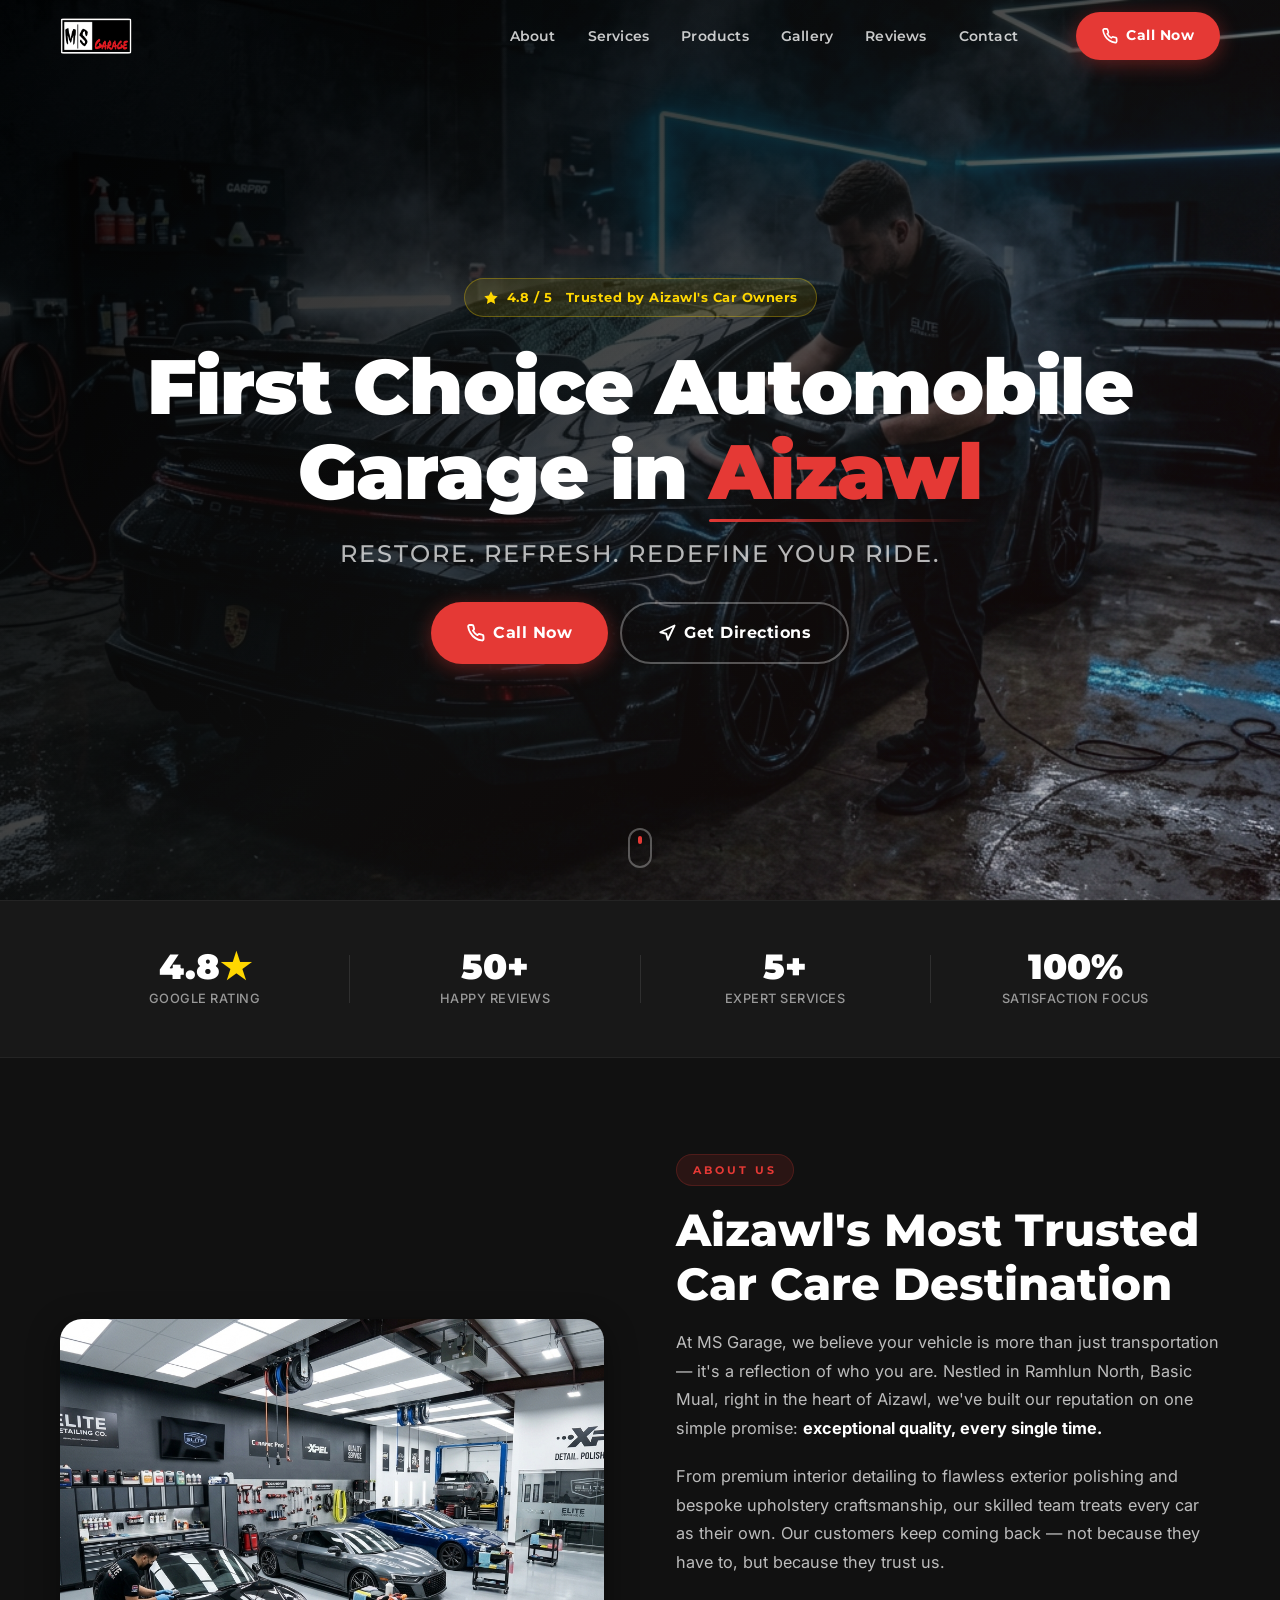
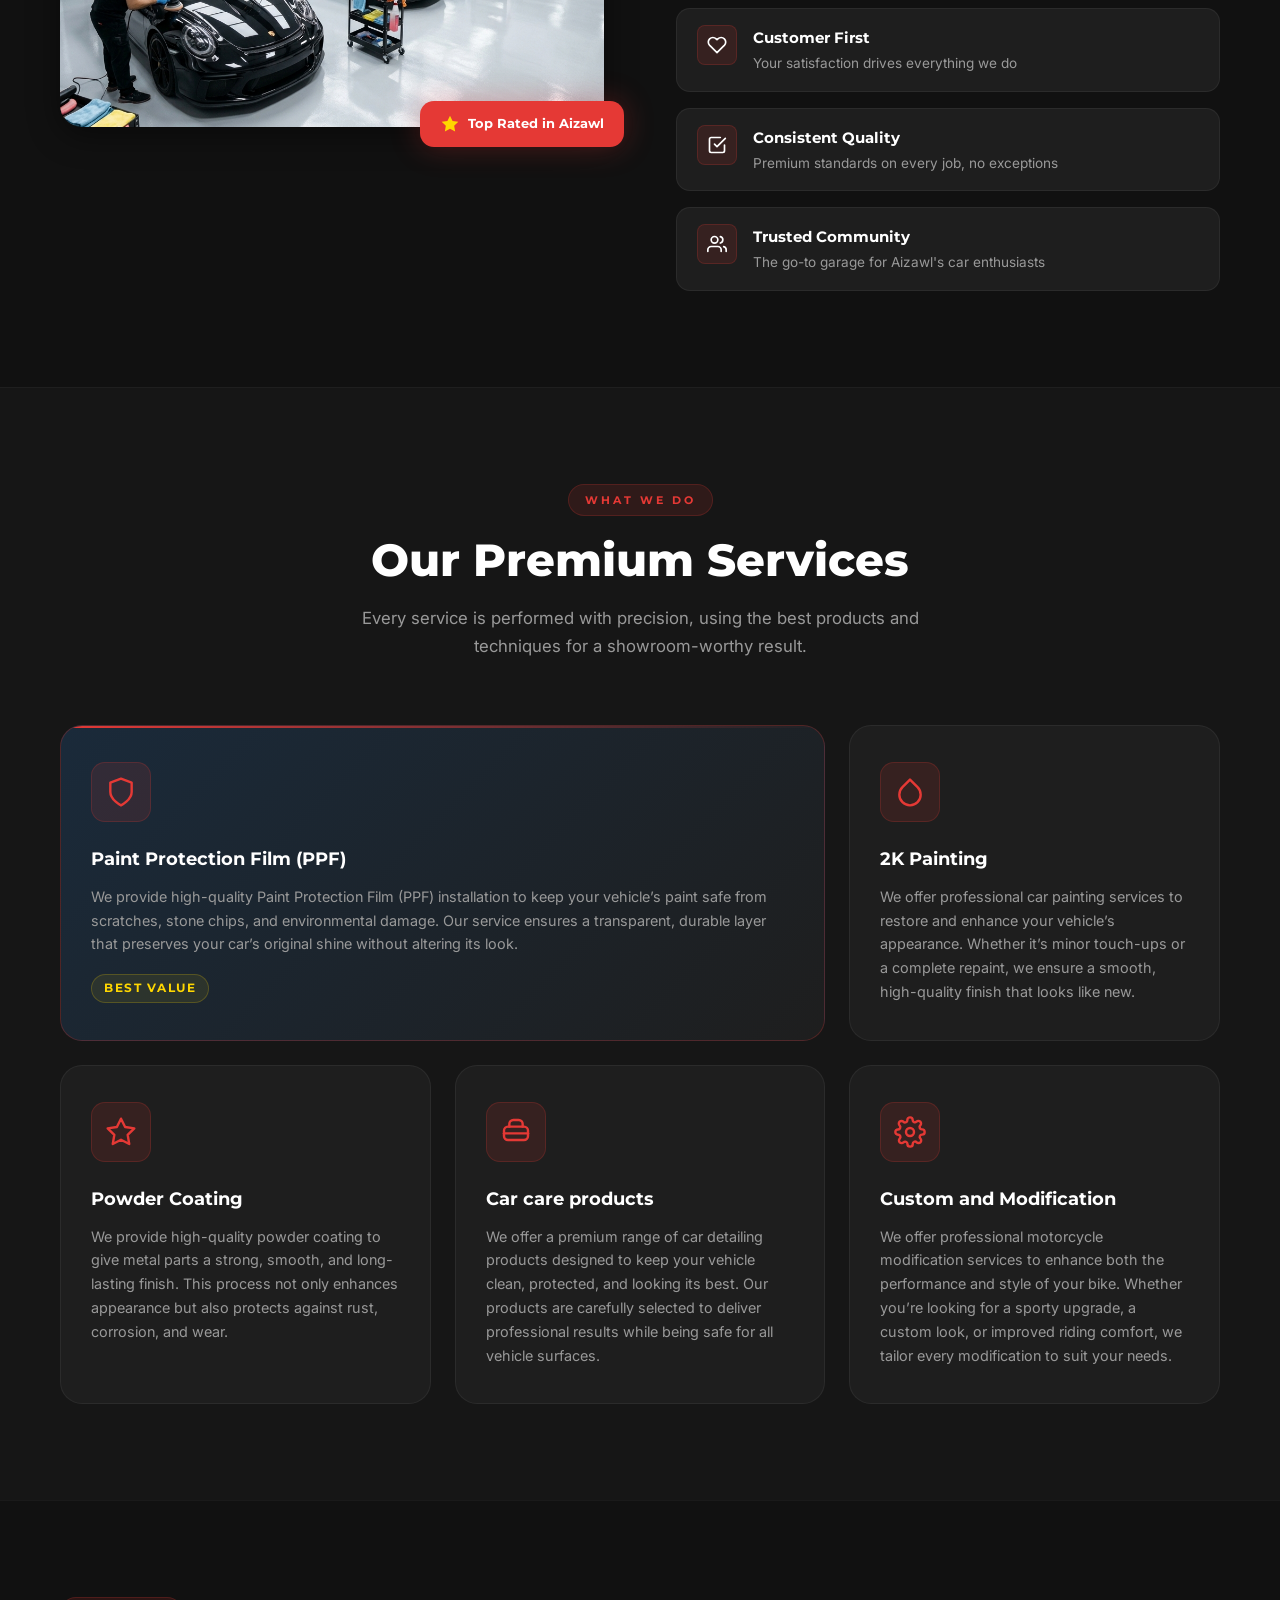
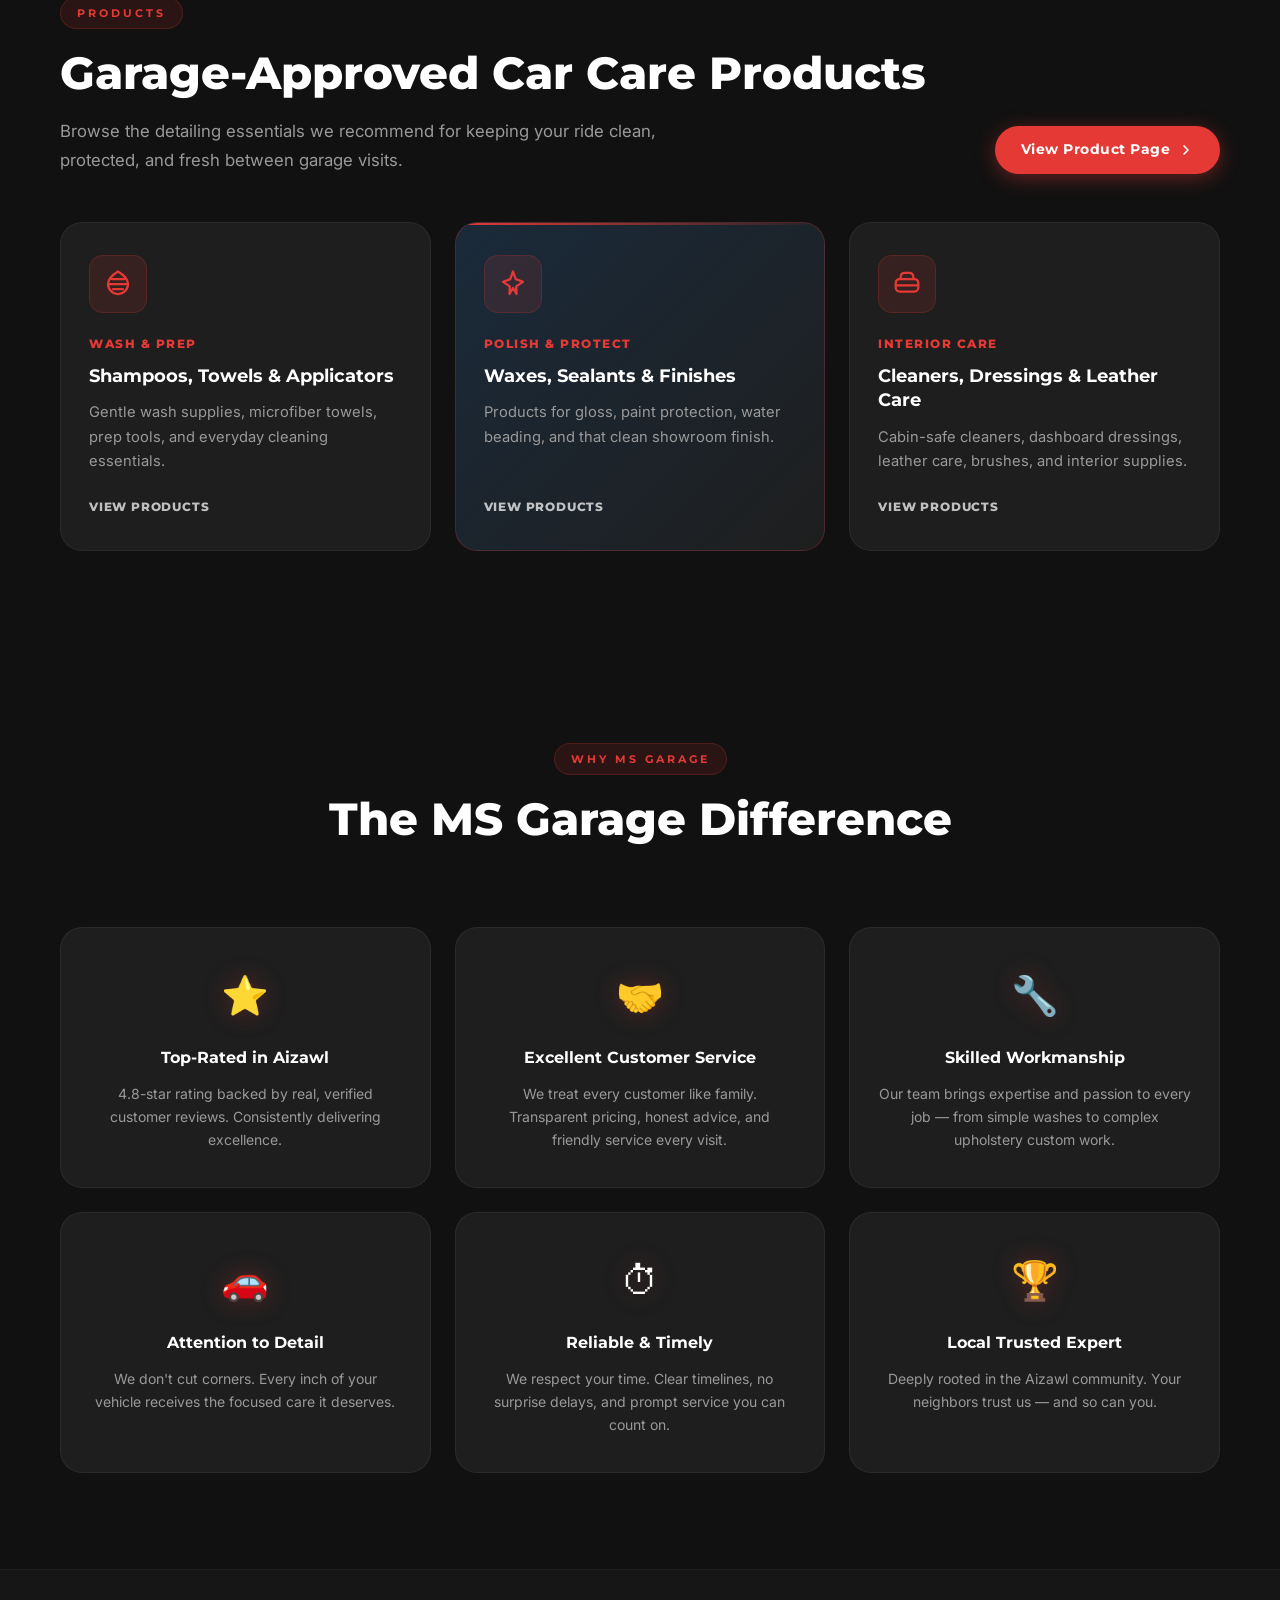
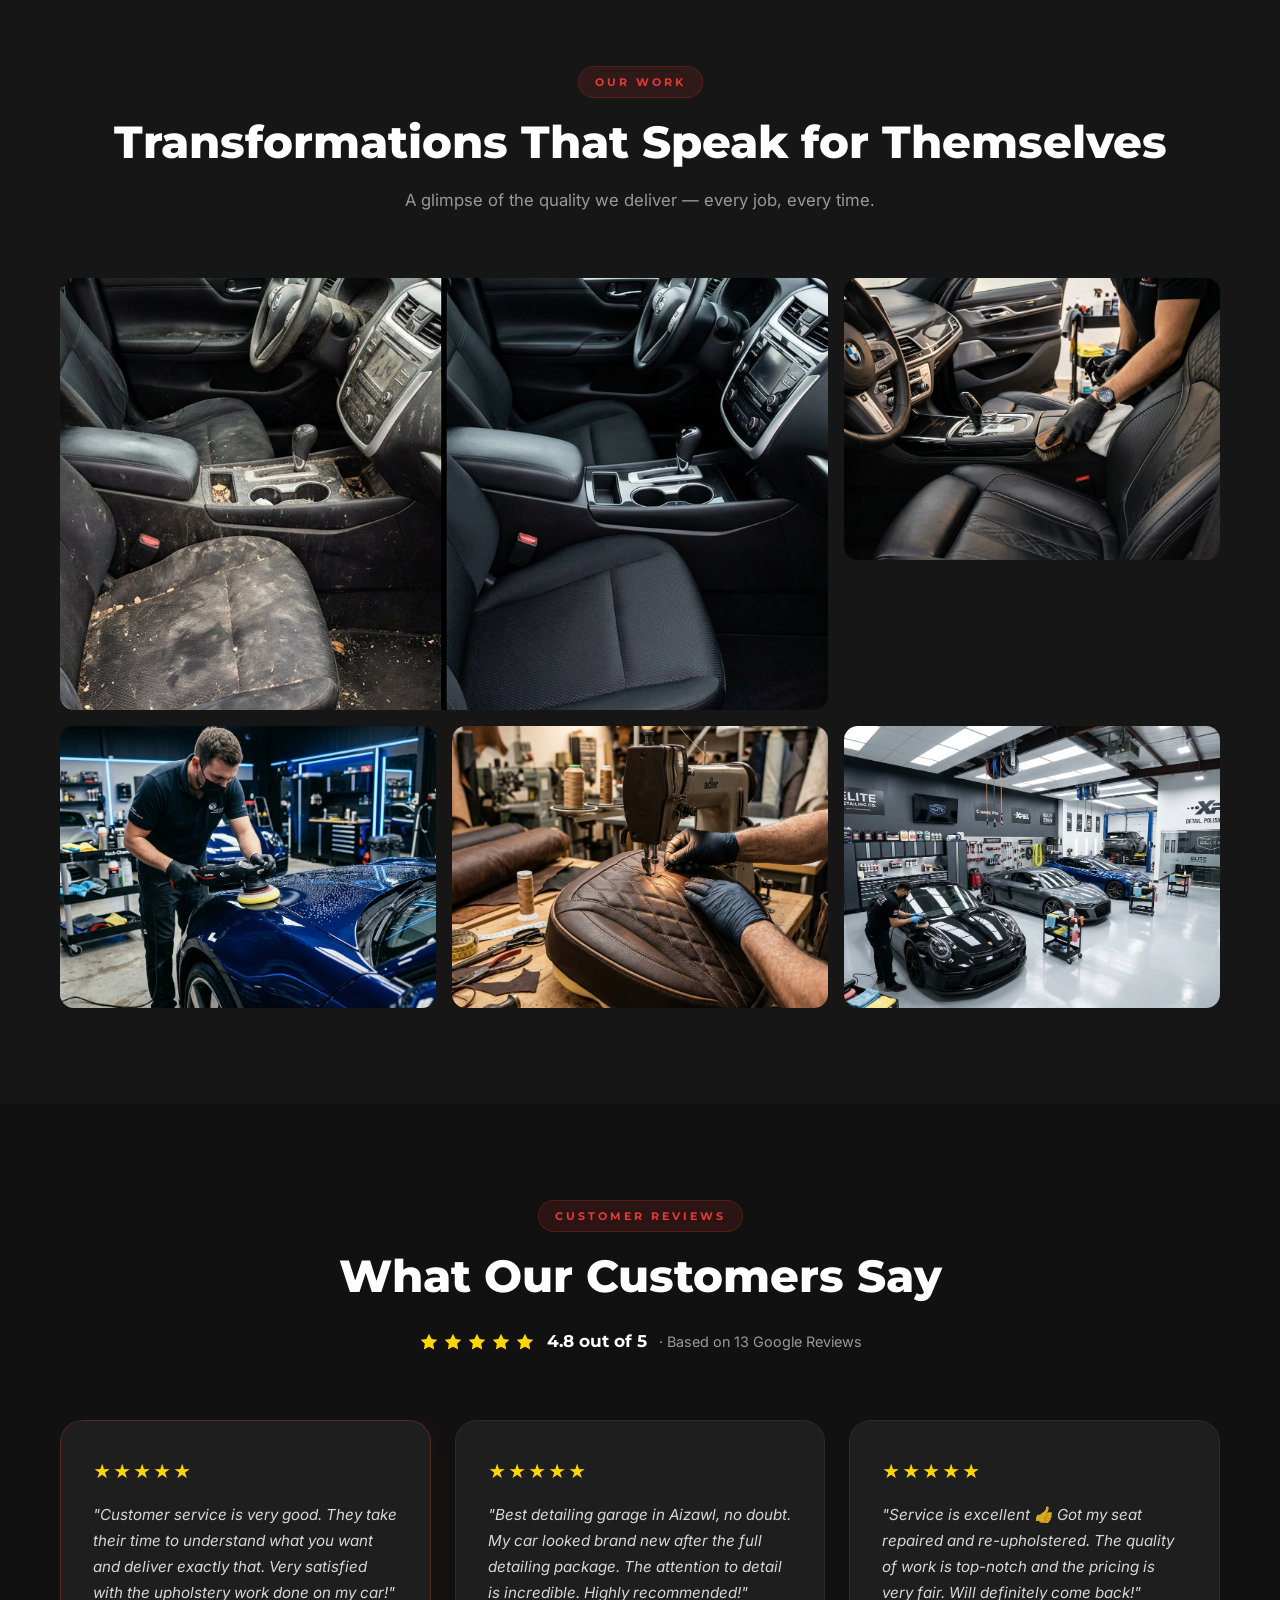
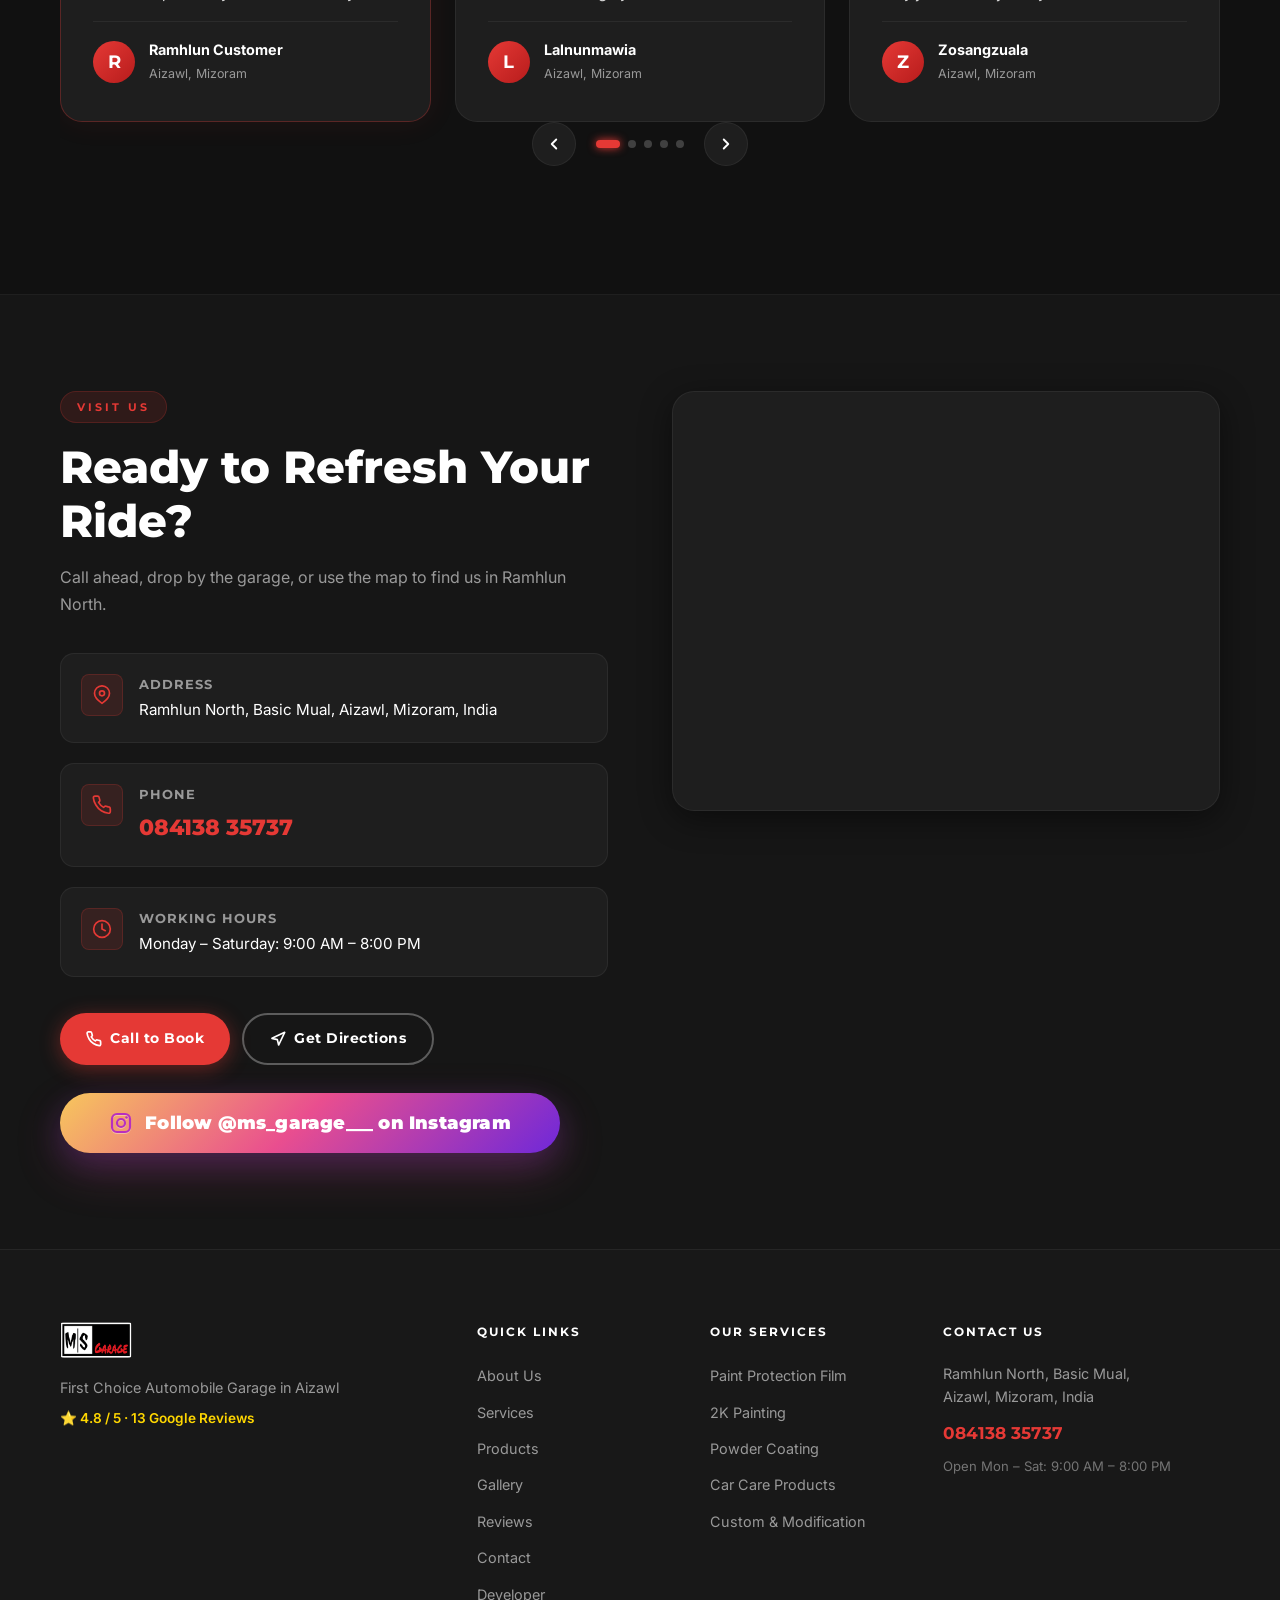
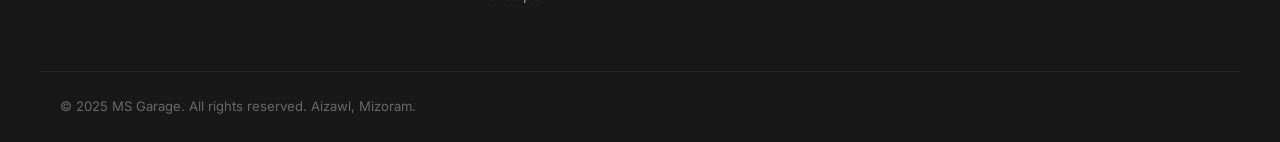
==== commit 92e74cb8: "style: Remove hero highlights section" ====
--- a/index.html
+++ b/index.html
@@ -60,9 +60,17 @@
   <section class="hero-section" id="hero">
     <div class="hero-bg">
       <img src="assets/images/hero.png" alt="Premium car detailing at MS Garage, Aizawl" class="hero-img" />
-      <video class="hero-video" autoplay loop muted playsinline>
-        <source src="assets/images/Image%202/VIDEO-2026-06-03-02-27-02.mp4" type="video/mp4" />
-      </video>
+      <div class="hero-video-grid">
+        <video class="hero-video-item" autoplay loop muted playsinline>
+          <source src="assets/images/Image%202/AQPObLtjbfcB7Py8XOQWpwTetbYV__DtxB27KmSNn_tr04NvO51xrXxzPReW9OAp7GUGFcg4ll6teC8GGWIoL1eVU3oWxkoy.mp4" type="video/mp4" />
+        </video>
+        <video class="hero-video-item" autoplay loop muted playsinline>
+          <source src="assets/images/Image%202/VIDEO-2026-06-03-02-27-02.mp4" type="video/mp4" />
+        </video>
+        <video class="hero-video-item" autoplay loop muted playsinline>
+          <source src="assets/images/Image%202/KIA%20Sonet%20X-line%20Matte%20PPF%20✅....%23kia%20%23sonet%20%23ppf%20%23matte%20%23selfhealing%20%23protection%20%23llumar%20%23carpro.mp4" type="video/mp4" />
+        </video>
+      </div>
       <div class="hero-overlay"></div>
     </div>
     <div class="hero-content container">
@@ -76,11 +84,7 @@
         First Choice Automobile<br />Garage in&nbsp;<span class="accent-text">Aizawl</span>
       </h1>
       <p class="hero-subtitle" id="hero-subtitle">Restore. Refresh. Redefine Your Ride.</p>
-      <div class="hero-highlights" id="hero-highlights">
-        <span class="highlight-item">&#10003; Expert Craftsmanship</span>
-        <span class="highlight-item">&#10003; Customer Satisfaction First</span>
-        <span class="highlight-item">&#10003; High-Quality Finish</span>
-      </div>
+
       <div class="hero-cta-group" id="hero-cta">
         <a href="tel:08413835737" class="btn btn-primary btn-lg" id="hero-call-btn">
           <svg width="18" height="18" viewBox="0 0 24 24" fill="none" stroke="currentColor" stroke-width="2.5"
@@ -99,6 +103,11 @@
           Get Directions
         </a>
       </div>
+    </div>
+    <div class="hero-bg-dots">
+      <span class="bg-dot"></span>
+      <span class="bg-dot active"></span>
+      <span class="bg-dot"></span>
     </div>
     <div class="hero-scroll-indicator">
       <span></span>
--- a/assets/css/style.css
+++ b/assets/css/style.css
@@ -293,15 +293,68 @@
 
 .hero-img.loaded { transform: scale(1); }
 
-.hero-video {
+.hero-video-grid {
   position: absolute;
   top: 0;
   left: 0;
   width: 100%;
   height: 100%;
+  display: grid;
+  grid-template-columns: repeat(3, 1fr);
+  gap: 0;
+  transition: transform 0.5s cubic-bezier(0.4, 0, 0.2, 1);
+}
+
+.hero-video-item {
+  width: 100%;
+  height: 100%;
   object-fit: cover;
   object-position: center;
   pointer-events: none;
+}
+
+/* Mobile responsive fallback */
+@media (max-width: 768px) {
+  .hero-video-grid {
+    display: flex;
+    grid-template-columns: none;
+    width: 300%;
+    transform: translateX(-33.3333%);
+  }
+  .hero-video-item {
+    width: 33.3333%;
+    flex-shrink: 0;
+  }
+}
+
+/* Background video dots indicator for mobile */
+.hero-bg-dots {
+  display: none;
+  position: absolute;
+  bottom: 80px;
+  left: 50%;
+  transform: translateX(-50%);
+  z-index: 2;
+  gap: 8px;
+}
+
+.bg-dot {
+  width: 8px;
+  height: 8px;
+  border-radius: 50%;
+  background: rgba(255, 255, 255, 0.35);
+  transition: background 0.3s, transform 0.3s;
+}
+
+.bg-dot.active {
+  background: var(--red);
+  transform: scale(1.2);
+}
+
+@media (max-width: 768px) {
+  .hero-bg-dots {
+    display: flex;
+  }
 }
 
 .hero-overlay {
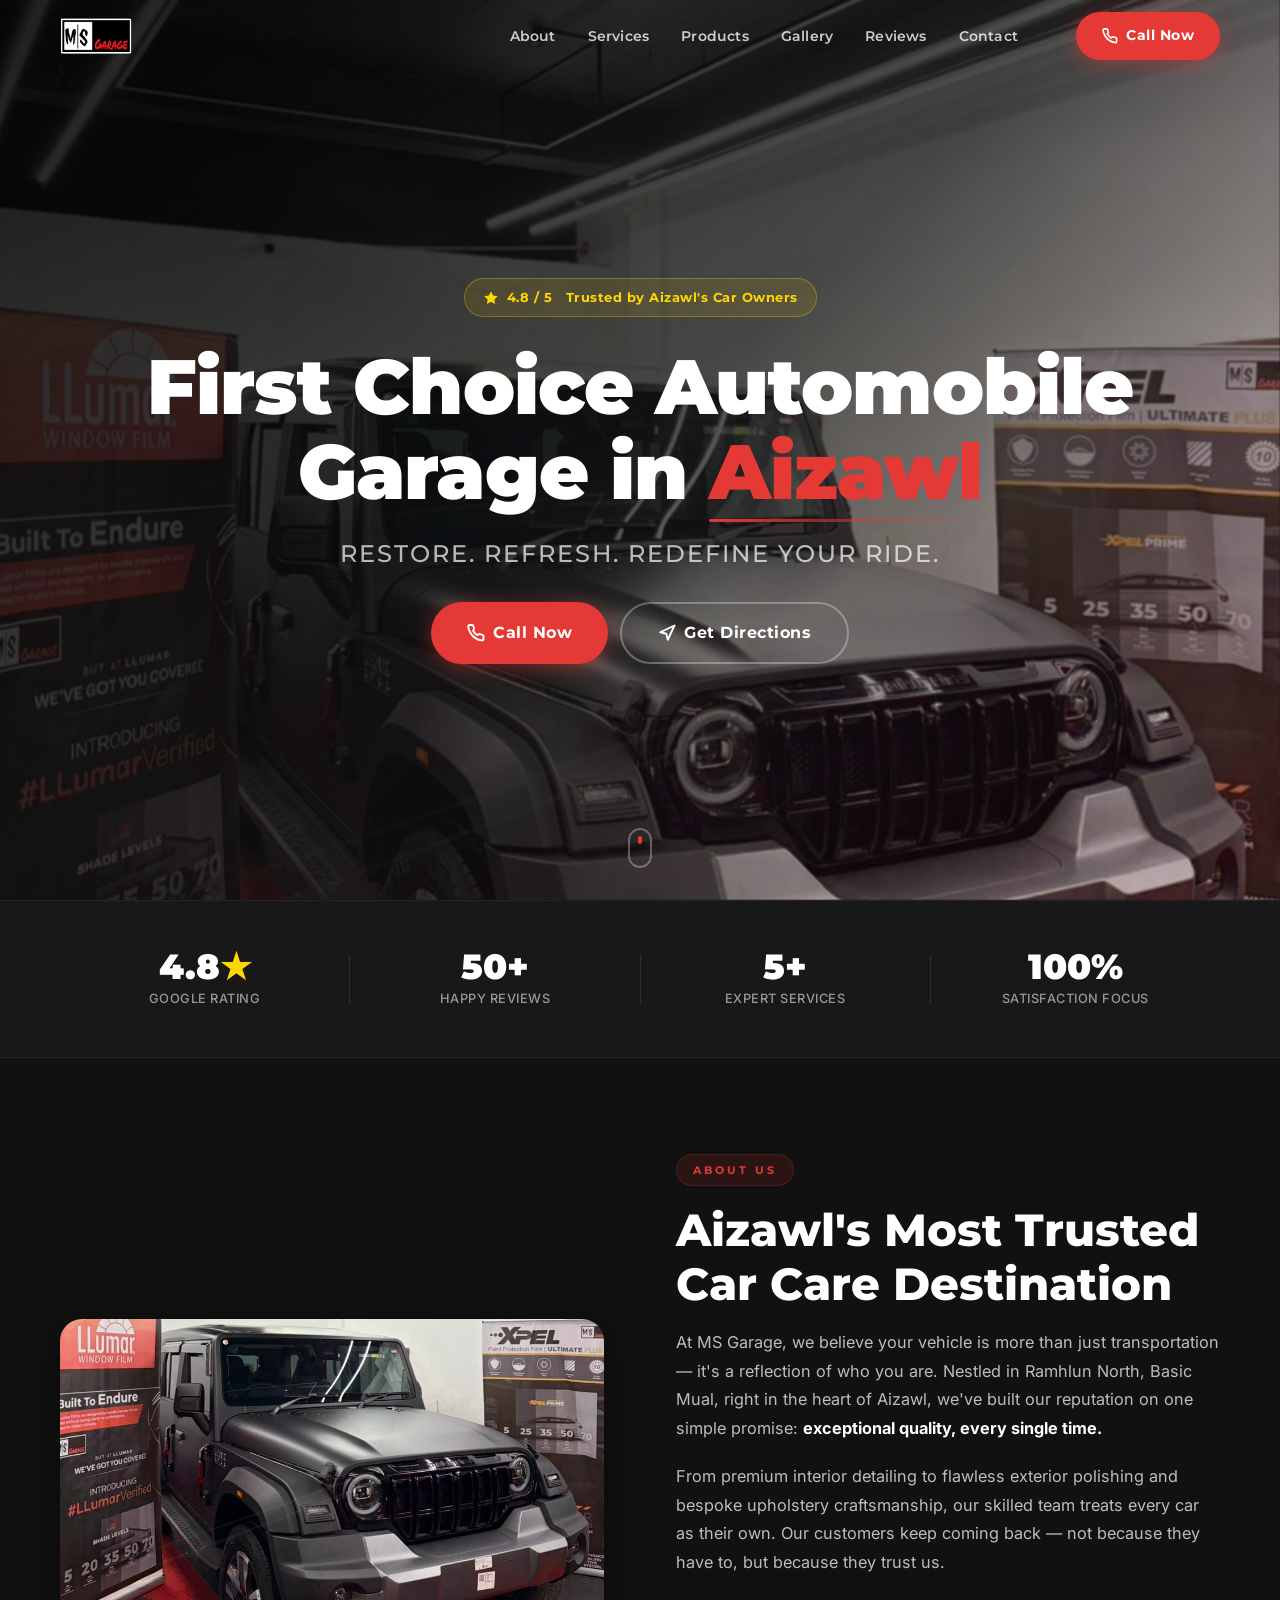
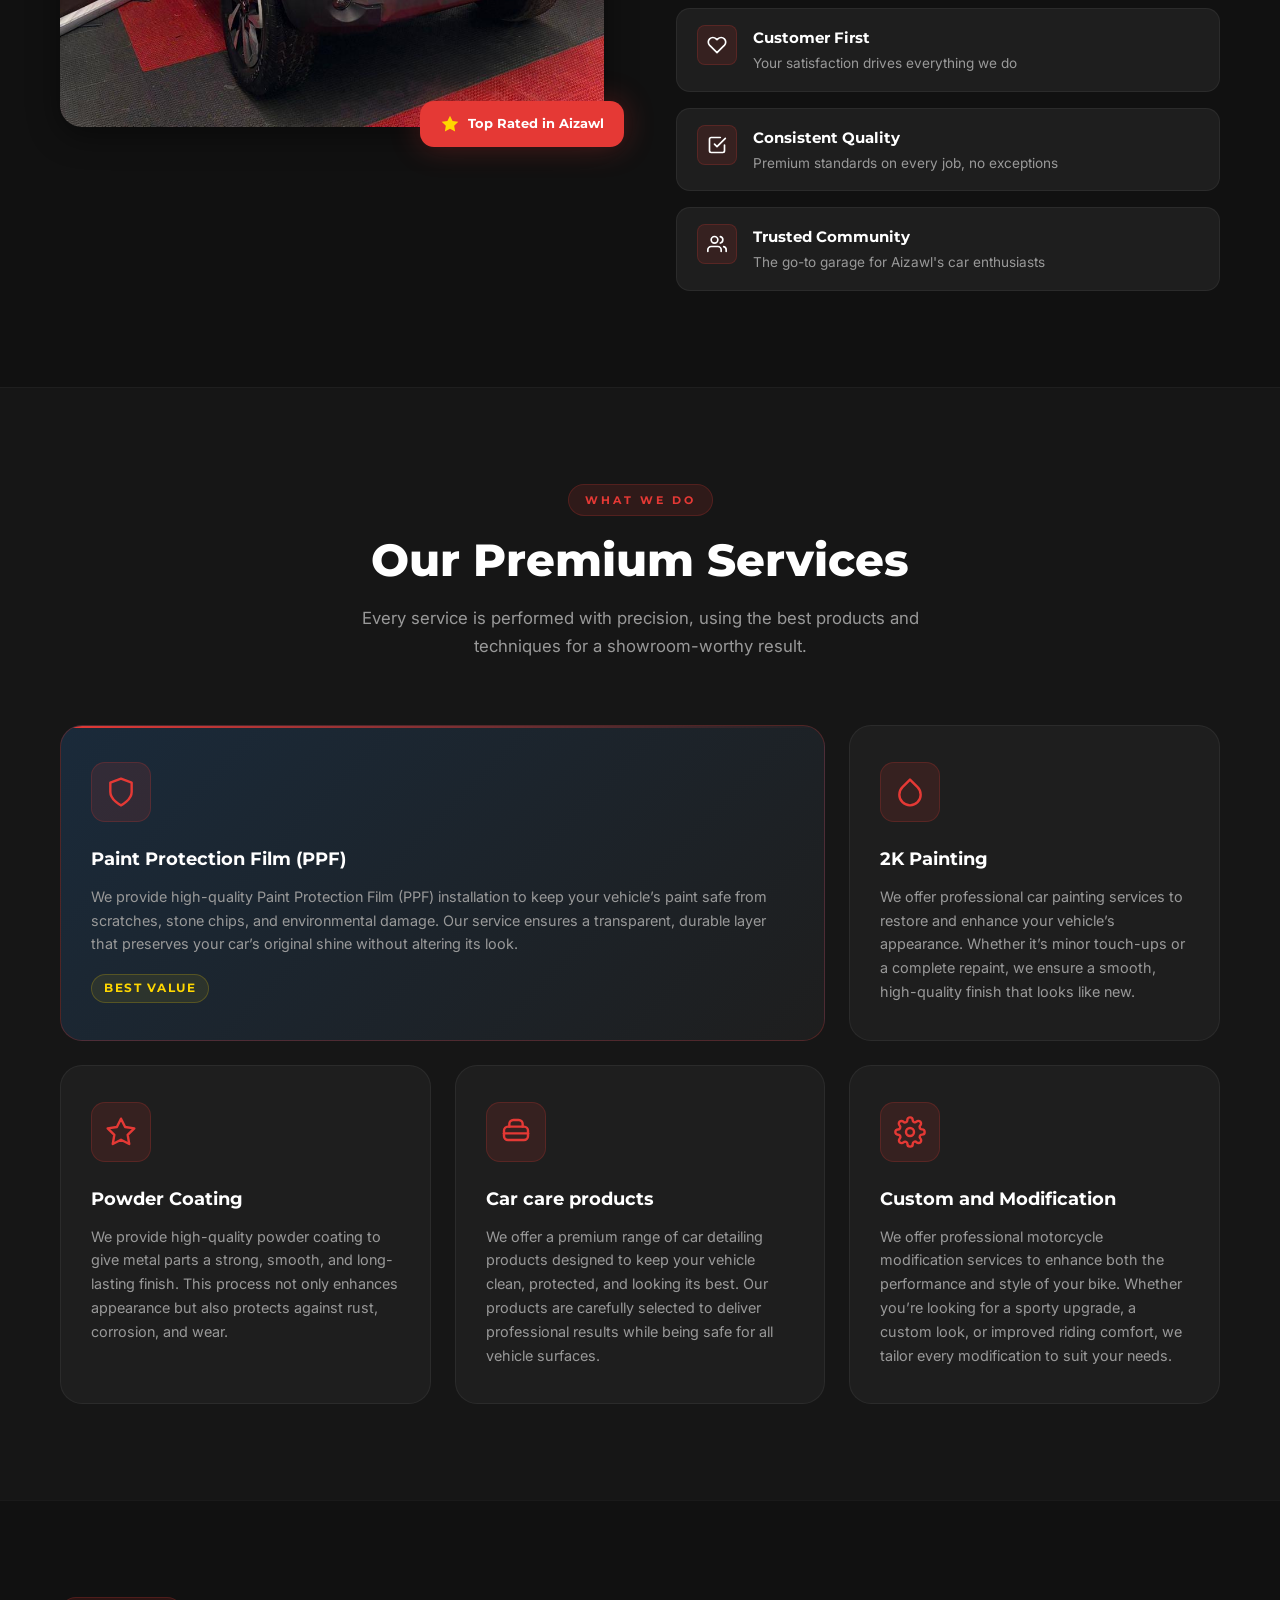
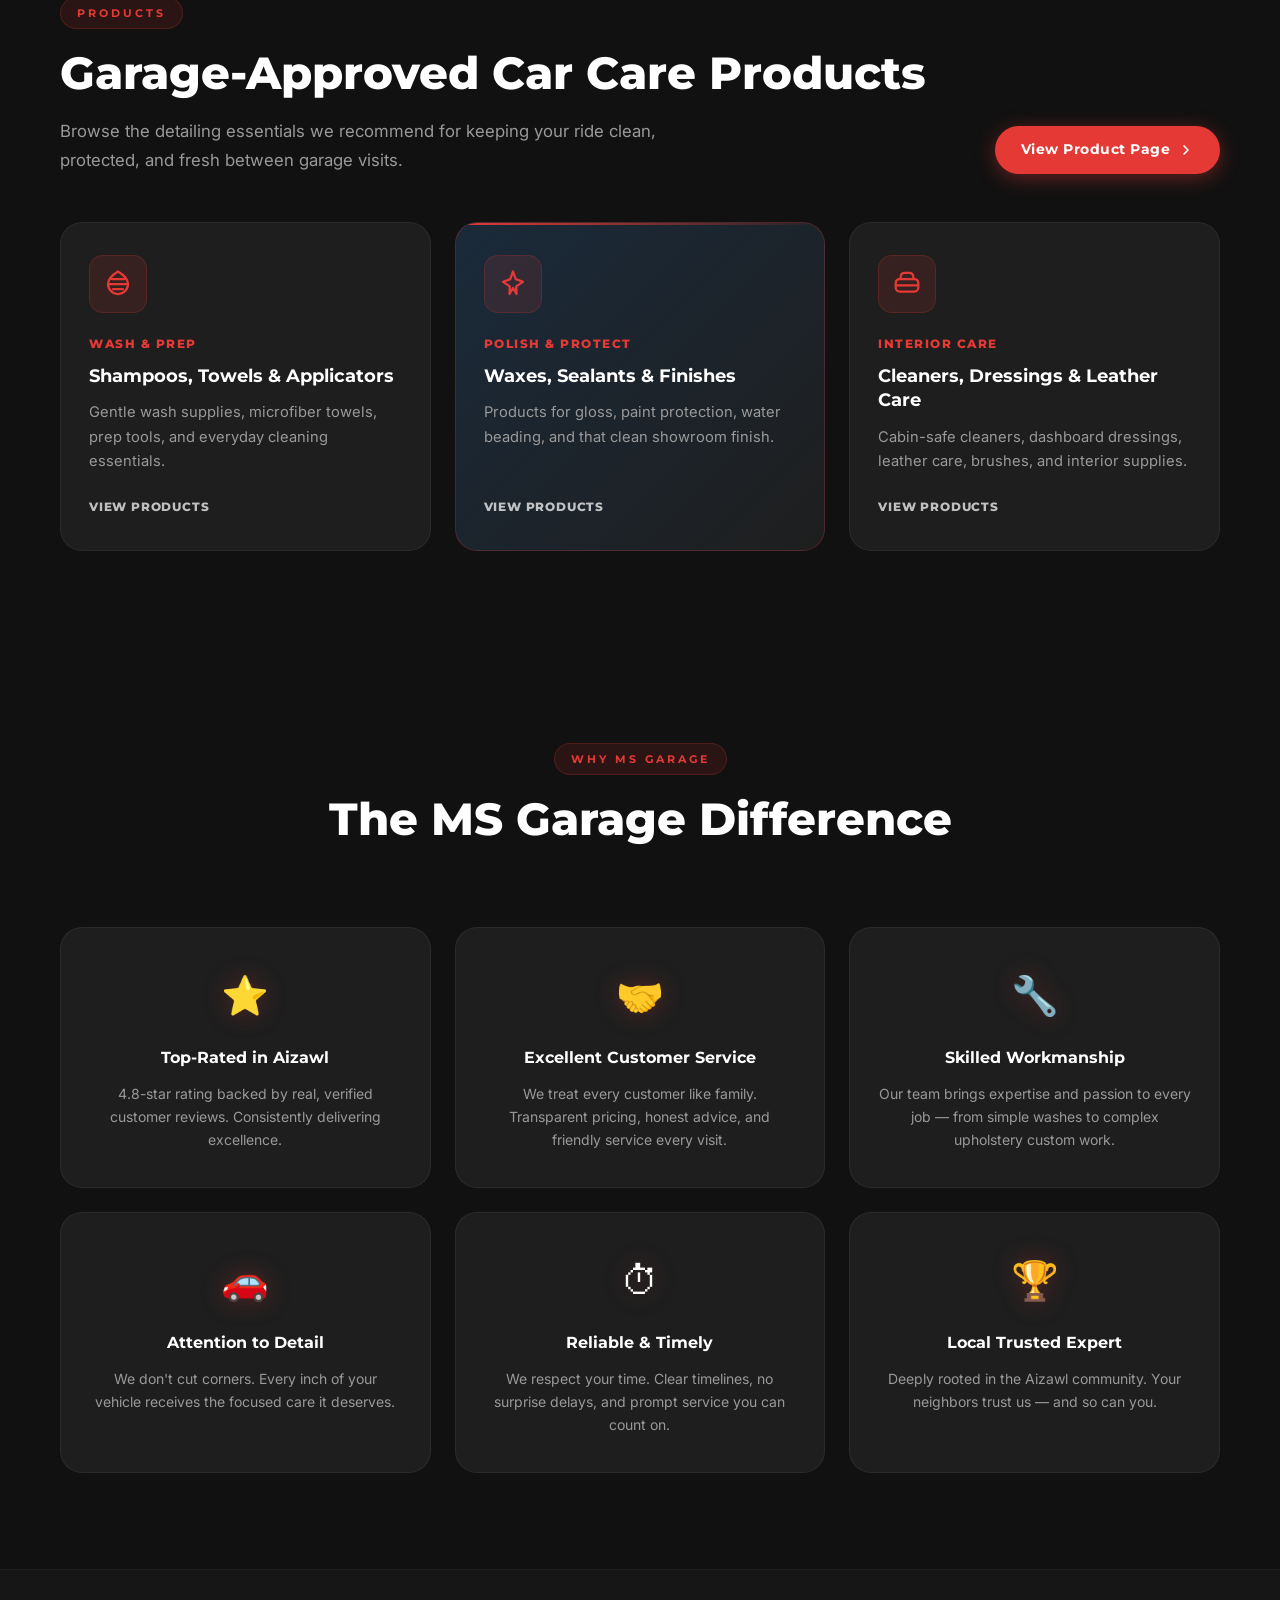
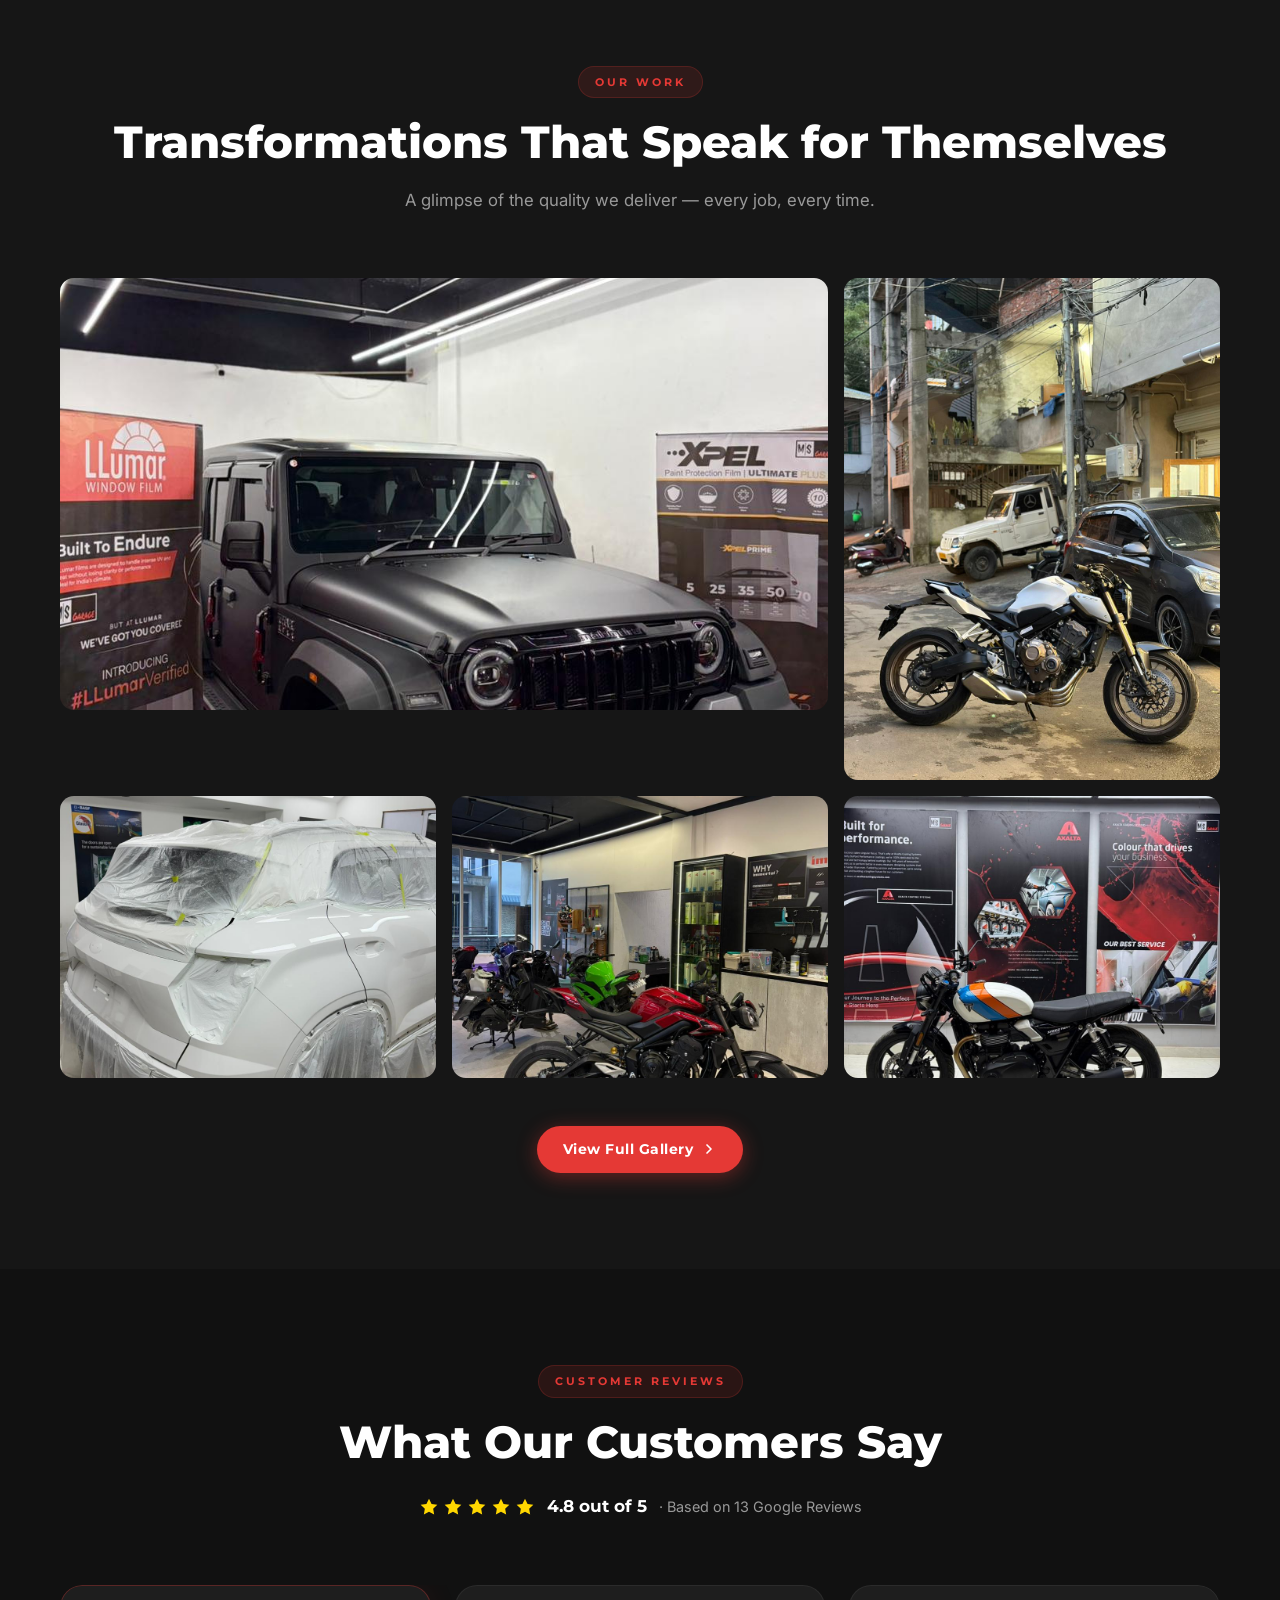
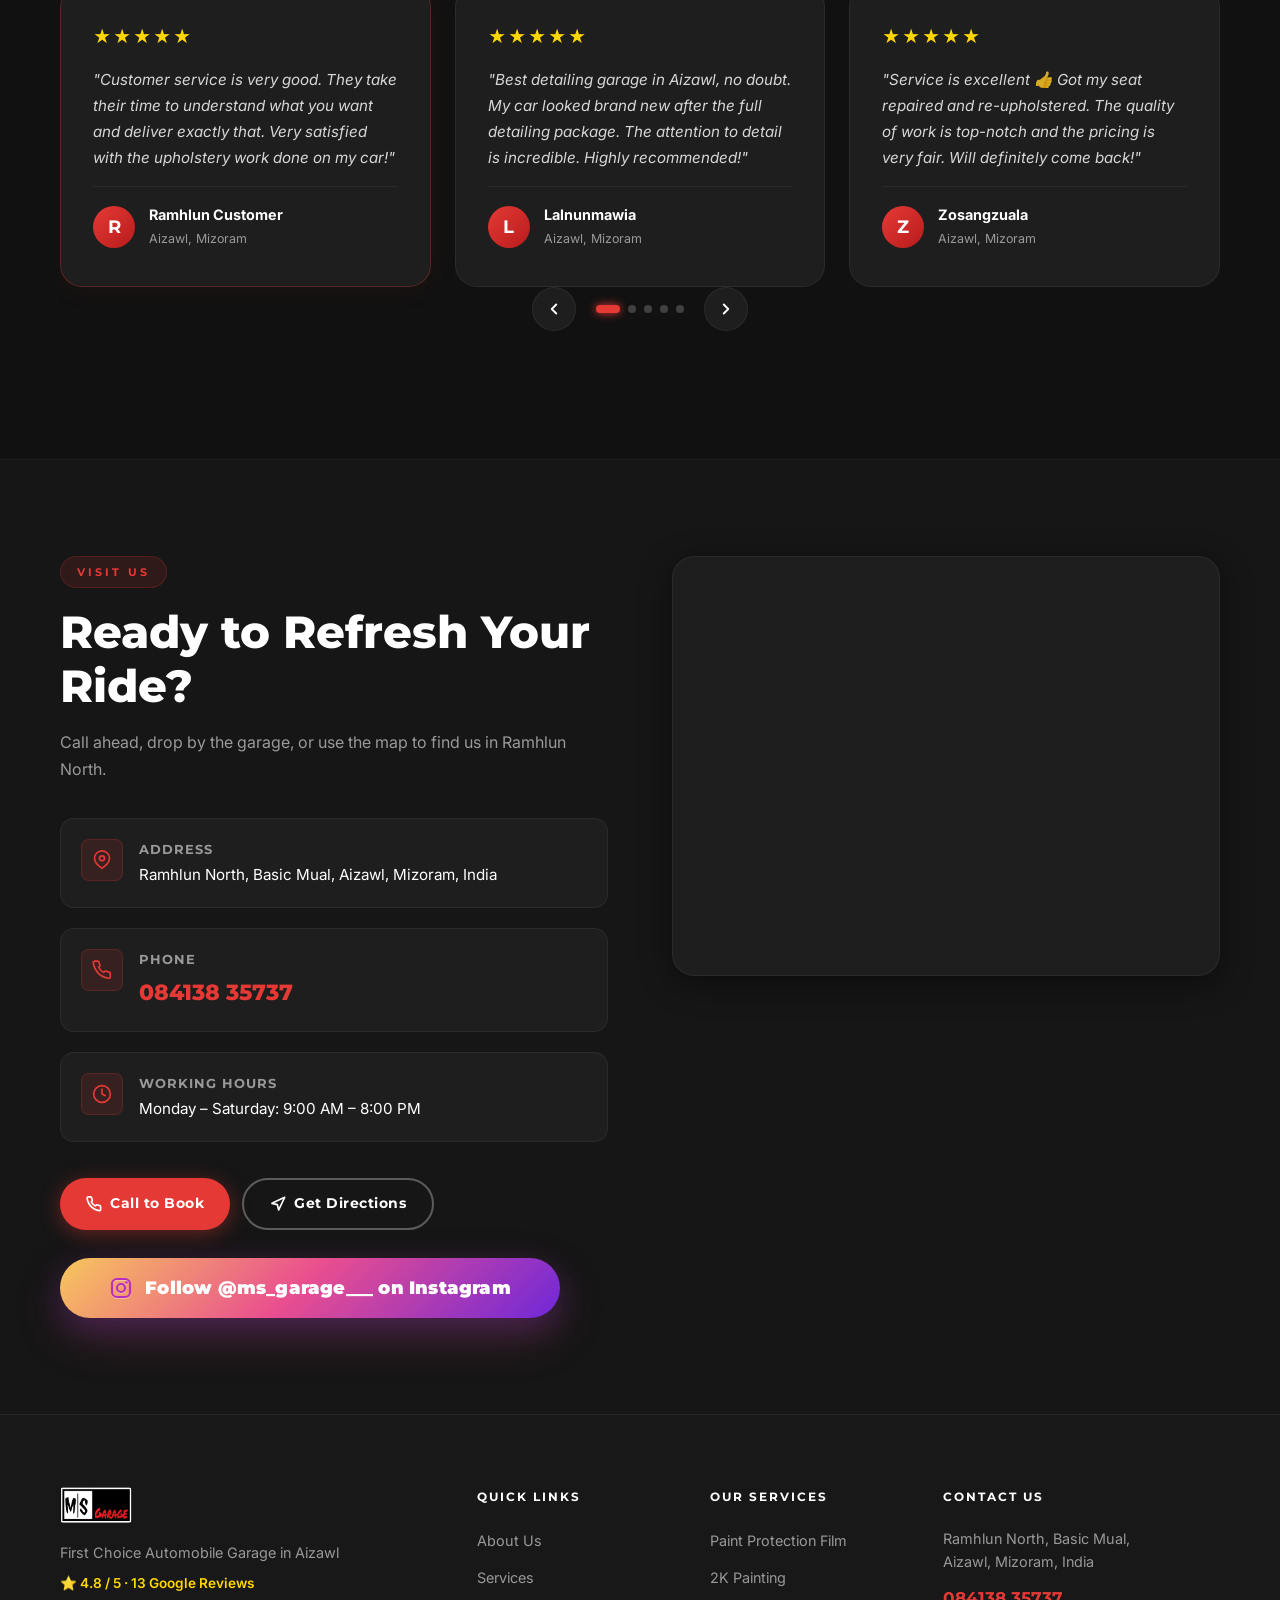
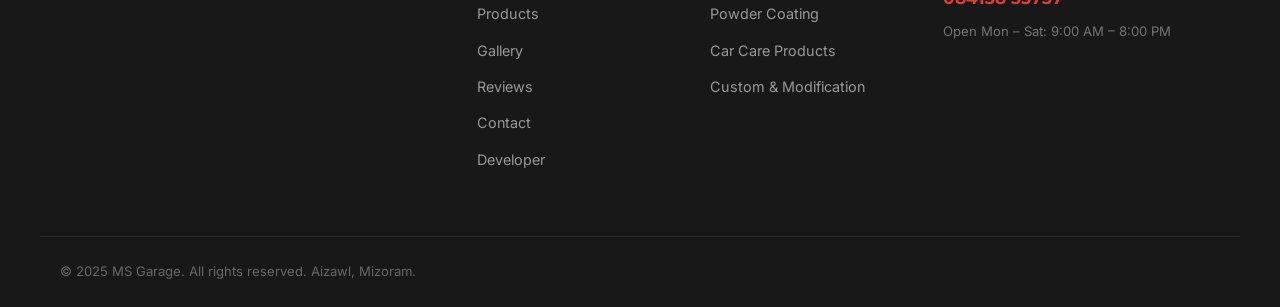
==== commit 014fde96: "feat: add complete Our Work gallery page, clean up assets, and fix homepage motorcycle card alignmen" ====
--- a/index.html
+++ b/index.html
@@ -59,7 +59,7 @@
   <!-- ========== HERO SECTION ========== -->
   <section class="hero-section" id="hero">
     <div class="hero-bg">
-      <img src="assets/images/hero.png" alt="Premium car detailing at MS Garage, Aizawl" class="hero-img" />
+      <img src="assets/images/workshop.jpeg" alt="Premium car detailing at MS Garage, Aizawl" class="hero-img" />
       <div class="hero-video-grid">
         <video class="hero-video-item" autoplay loop muted playsinline>
           <source src="assets/images/Image%202/AQPObLtjbfcB7Py8XOQWpwTetbYV__DtxB27KmSNn_tr04NvO51xrXxzPReW9OAp7GUGFcg4ll6teC8GGWIoL1eVU3oWxkoy.mp4" type="video/mp4" />
@@ -143,7 +143,7 @@
   <section class="about-section section" id="about">
     <div class="container about-grid">
       <div class="about-image-wrap" id="about-image">
-        <img src="assets/images/workshop.png" alt="MS Garage professional workshop in Aizawl" class="about-img"
+        <img src="assets/images/workshop.jpeg" alt="MS Garage professional workshop in Aizawl" class="about-img"
           loading="lazy" />
         <div class="about-img-badge">
           <svg width="20" height="20" viewBox="0 0 24 24" fill="#FFD700">
@@ -399,38 +399,32 @@
       </div>
       <div class="gallery-grid" id="gallery-grid">
         <div class="gallery-item gallery-item--large" id="gal-1">
-          <img src="assets/images/before-after.png" alt="Before and after car detailing transformation at MS Garage"
+          <img src="assets/images/workshop.jpeg" alt="Mahindra Thar Detailing Workshop at MS Garage"
             loading="lazy" />
-          <div class="gallery-overlay">
-            <span>Before &amp; After &mdash; Interior Detailing</span>
-          </div>
         </div>
         <div class="gallery-item" id="gal-2">
-          <img src="assets/images/interior.png" alt="Premium car interior detailing by MS Garage Aizawl"
+          <img src="assets/images/Image%202/PHOTO-2026-06-03-02-30-41.jpg" alt="Luxury Red Leather Interior Upholstery by MS Garage Aizawl"
             loading="lazy" />
-          <div class="gallery-overlay">
-            <span>Interior Detailing</span>
-          </div>
         </div>
         <div class="gallery-item" id="gal-3">
-          <img src="assets/images/exterior.png" alt="Car exterior polishing and waxing at MS Garage" loading="lazy" />
-          <div class="gallery-overlay">
-            <span>Exterior Polish</span>
-          </div>
+          <img src="assets/images/Ms%20Garage/WhatsApp%20Image%202026-05-22%20at%2012.36.45%20AM.jpeg" alt="Complete Thar Matte PPF Transformation at MS Garage" loading="lazy" />
         </div>
         <div class="gallery-item" id="gal-4">
-          <img src="assets/images/upholstery.png" alt="Custom car seat upholstery crafted at MS Garage"
+          <img src="assets/images/Image%202/PHOTO-2026-06-03-02-26-43.jpg" alt="Premium custom seat cover customization by MS Garage"
             loading="lazy" />
-          <div class="gallery-overlay">
-            <span>Custom Upholstery</span>
-          </div>
         </div>
         <div class="gallery-item" id="gal-5">
-          <img src="assets/images/workshop.png" alt="MS Garage professional workshop, Aizawl" loading="lazy" />
-          <div class="gallery-overlay">
-            <span>Our Workshop</span>
-          </div>
-        </div>
+          <img src="assets/images/Ms%20Garage/WhatsApp%20Image%202026-05-22%20at%2012.36.47%20AM.jpeg" alt="Custom Offroad Thar Modification by MS Garage Aizawl" loading="lazy" />
+        </div>
+      </div>
+      <div style="text-align: center; margin-top: 48px;" class="reveal">
+        <a href="gallery.html" class="btn btn-primary">
+          View Full Gallery
+          <svg width="16" height="16" viewBox="0 0 24 24" fill="none" stroke="currentColor" stroke-width="2.5"
+            stroke-linecap="round" stroke-linejoin="round">
+            <polyline points="9 18 15 12 9 6" />
+          </svg>
+        </a>
       </div>
     </div>
   </section>
--- a/assets/css/style.css
+++ b/assets/css/style.css
@@ -568,6 +568,7 @@
   width: 100%;
   aspect-ratio: 4/3;
   object-fit: cover;
+  object-position: bottom;
   border-radius: var(--radius-lg);
   box-shadow: var(--shadow-card);
 }
@@ -955,6 +956,7 @@
   border-radius: var(--radius-md);
   aspect-ratio: 4/3;
   cursor: pointer;
+  background-color: var(--black-800);
 }
 .gallery-item--large {
   grid-column: span 2;
@@ -970,17 +972,21 @@
 }
 .gallery-item:hover img { transform: scale(1.08); }
 
+#gal-2 img {
+  object-position: bottom;
+}
+
+@media (min-width: 481px) {
+  #gal-2 {
+    aspect-ratio: auto;
+    height: 100%;
+  }
+}
+
+
 .gallery-overlay {
-  position: absolute;
-  inset: 0;
-  background: linear-gradient(to top, rgba(0,0,0,0.75) 0%, transparent 60%);
-  opacity: 0;
-  transition: opacity 0.35s;
-  display: flex;
-  align-items: flex-end;
-  padding: 20px;
-}
-.gallery-item:hover .gallery-overlay { opacity: 1; }
+  display: none !important;
+}
 
 .gallery-overlay span {
   font-family: var(--font-head);
@@ -998,7 +1004,7 @@
   padding-top: 148px;
   background:
     linear-gradient(135deg, rgba(0,0,0,0.92), rgba(17,17,17,0.9)),
-    url("../images/interior.png") center/cover;
+    url("../images/Image%202/PHOTO-2026-06-03-02-30-41.jpg") center/cover;
 }
 
 .products-hero-grid {
@@ -2205,3 +2211,180 @@
   50% { transform: scale(1.05); opacity: 1; }
   100% { transform: scale(0.95); opacity: 0.8; }
 }
+
+/* ============================================
+   GALLERY PAGE SPECIFIC STYLES
+   ============================================ */
+.gallery-hero-section {
+  background: linear-gradient(135deg, rgba(0, 0, 0, 0.95), rgba(22, 22, 22, 0.9));
+  padding: 120px 0 48px;
+}
+
+.gallery-main-title {
+  font-family: var(--font-head);
+  font-size: clamp(2.4rem, 6vw, 4.2rem);
+  font-weight: 900;
+  color: var(--white);
+  margin-bottom: 18px;
+  letter-spacing: -0.5px;
+}
+
+.gallery-main-subtitle {
+  font-size: 1.08rem;
+  color: var(--text-muted);
+  max-width: 720px;
+  margin: 0 auto;
+  line-height: 1.75;
+}
+
+.gallery-filter-tabs {
+  display: flex;
+  justify-content: center;
+  gap: 12px;
+  margin-bottom: 48px;
+}
+
+.filter-tab {
+  font-family: var(--font-head);
+  font-size: 0.82rem;
+  font-weight: 700;
+  letter-spacing: 0.8px;
+  text-transform: uppercase;
+  color: var(--text-muted);
+  border: 1px solid rgba(255, 255, 255, 0.08);
+  background: rgba(30, 30, 30, 0.6);
+  padding: 10px 24px;
+  border-radius: 100px;
+  transition: var(--transition);
+  display: inline-flex;
+  align-items: center;
+}
+
+.filter-tab:hover {
+  border-color: rgba(255, 255, 255, 0.25);
+  color: var(--white);
+  transform: translateY(-2px);
+}
+
+.filter-tab.active {
+  background: var(--red);
+  color: var(--white);
+  border-color: var(--red);
+  box-shadow: var(--shadow-red);
+}
+
+.subpage-gallery-grid {
+  column-count: 3;
+  column-gap: 24px;
+  width: 100%;
+}
+
+.subpage-gallery-grid .gallery-item {
+  display: inline-block;
+  width: 100%;
+  margin-bottom: 24px;
+  break-inside: avoid;
+  background: var(--card-bg);
+  border: 1px solid var(--card-border);
+  border-radius: var(--radius-md);
+  box-shadow: var(--shadow-card);
+  transition: var(--transition);
+  overflow: hidden;
+  position: relative;
+  cursor: pointer;
+  aspect-ratio: auto;
+}
+
+.subpage-gallery-grid .gallery-item:hover {
+  transform: translateY(-6px);
+  border-color: rgba(229, 57, 53, 0.35);
+  box-shadow: var(--shadow-card), 0 12px 36px rgba(229, 57, 53, 0.15);
+}
+
+.subpage-gallery-grid .gallery-item img,
+.subpage-gallery-grid .gallery-item video {
+  width: 100%;
+  height: auto;
+  display: block;
+  object-fit: contain;
+  transition: transform 0.6s cubic-bezier(0.4, 0, 0.2, 1);
+}
+
+.subpage-gallery-grid .gallery-item:hover img,
+.subpage-gallery-grid .gallery-item:hover video {
+  transform: scale(1.04);
+}
+
+.gallery-item[data-type="video"]::after {
+  content: '';
+  position: absolute;
+  inset: 0;
+  background: rgba(0, 0, 0, 0.25);
+  z-index: 1;
+  transition: background 0.3s;
+}
+
+.gallery-item[data-type="video"]:hover::after {
+  background: rgba(0, 0, 0, 0.15);
+}
+
+/* Play Badge over Videos */
+.video-play-badge {
+  position: absolute;
+  top: 50%;
+  left: 50%;
+  transform: translate(-50%, -50%);
+  width: 56px;
+  height: 56px;
+  background: rgba(229, 57, 53, 0.9);
+  color: var(--white);
+  border-radius: 50%;
+  display: flex;
+  align-items: center;
+  justify-content: center;
+  box-shadow: 0 8px 24px rgba(229, 57, 53, 0.5);
+  transition: transform 0.3s, background 0.3s;
+  z-index: 2;
+  pointer-events: none;
+}
+
+.video-play-badge svg {
+  margin-left: 3px; /* visual center alignment */
+}
+
+.gallery-item:hover .video-play-badge {
+  background: var(--red);
+  transform: translate(-50%, -50%) scale(1.15);
+  box-shadow: var(--shadow-red);
+}
+
+/* Media Queries for Gallery Subpage */
+@media (max-width: 768px) {
+  .gallery-hero-section {
+    padding: 100px 0 36px;
+  }
+  .gallery-filter-tabs {
+    flex-wrap: wrap;
+    gap: 8px;
+    margin-bottom: 32px;
+  }
+  .filter-tab {
+    padding: 8px 18px;
+    font-size: 0.76rem;
+  }
+  .subpage-gallery-grid {
+    column-count: 2 !important;
+    column-gap: 16px !important;
+  }
+  .video-play-badge {
+    width: 48px;
+    height: 48px;
+  }
+}
+
+@media (max-width: 480px) {
+  .subpage-gallery-grid {
+    column-count: 1 !important;
+    column-gap: 16px !important;
+  }
+}
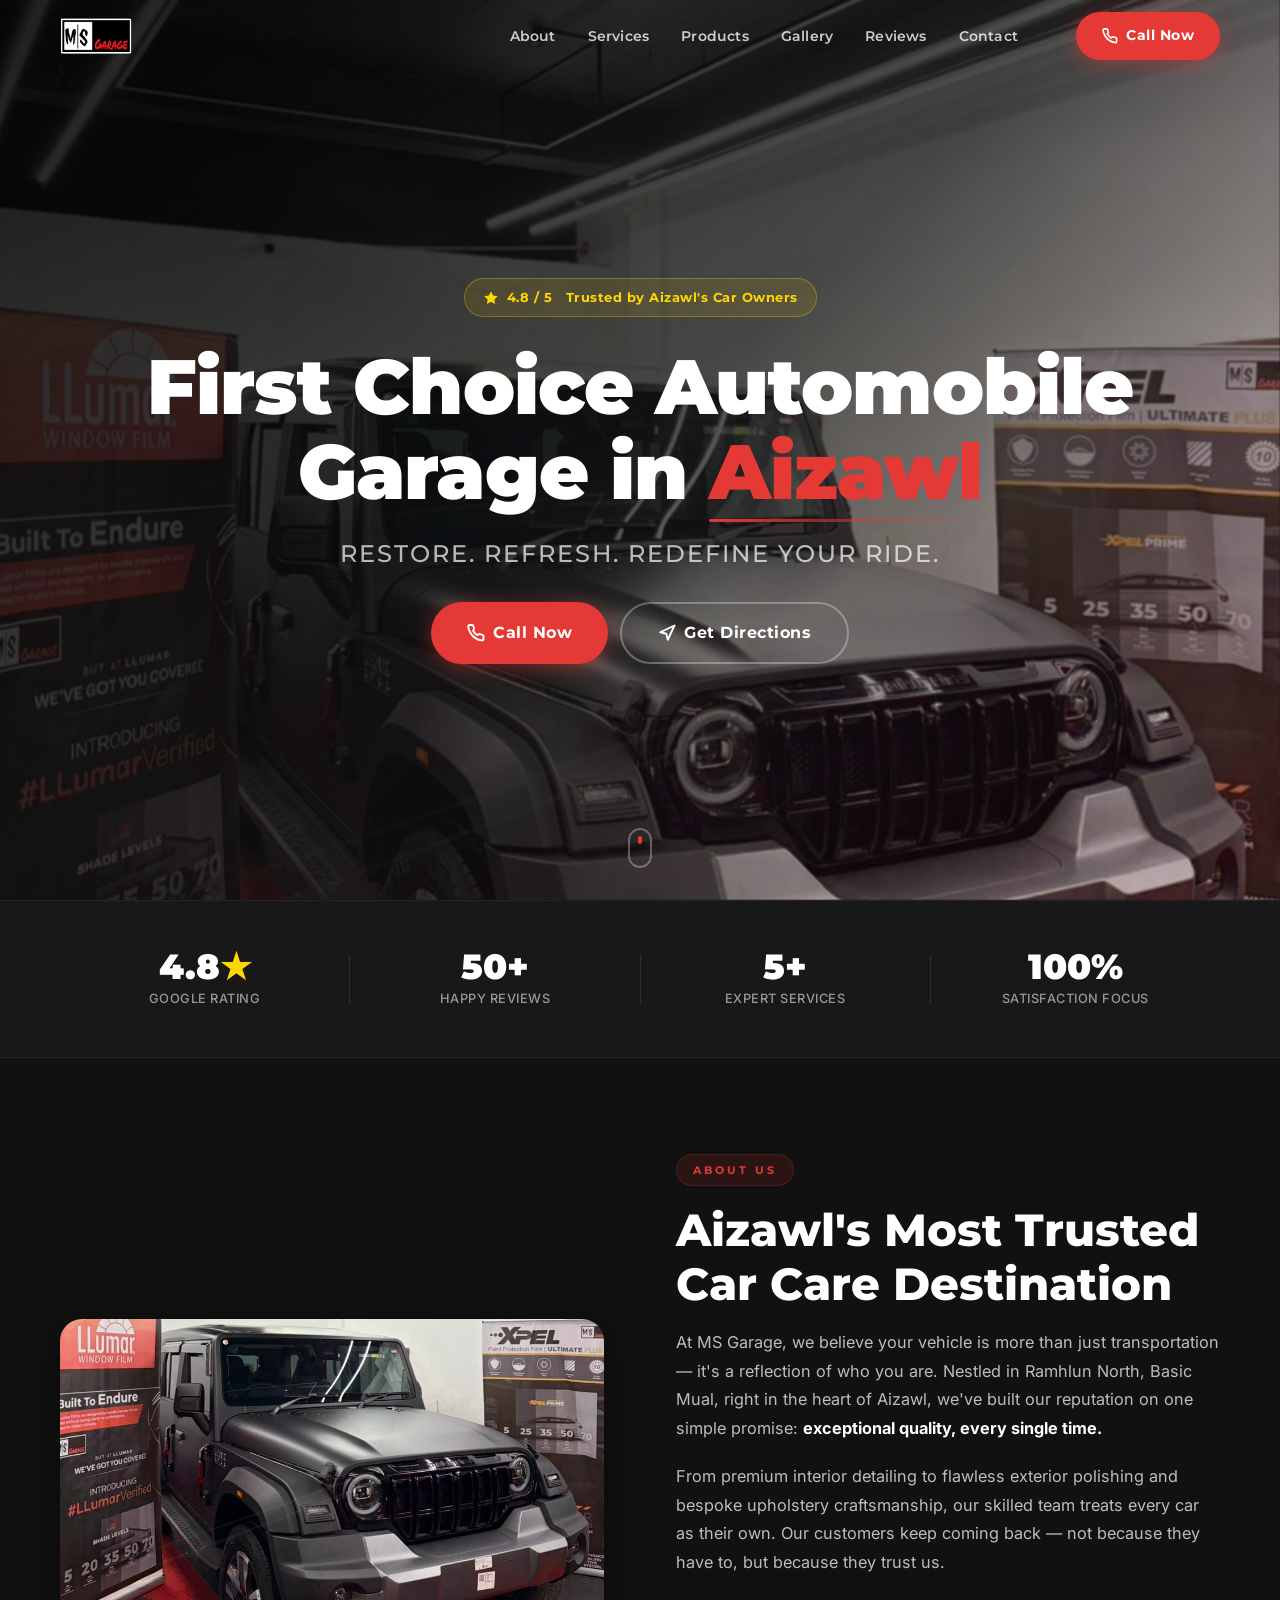
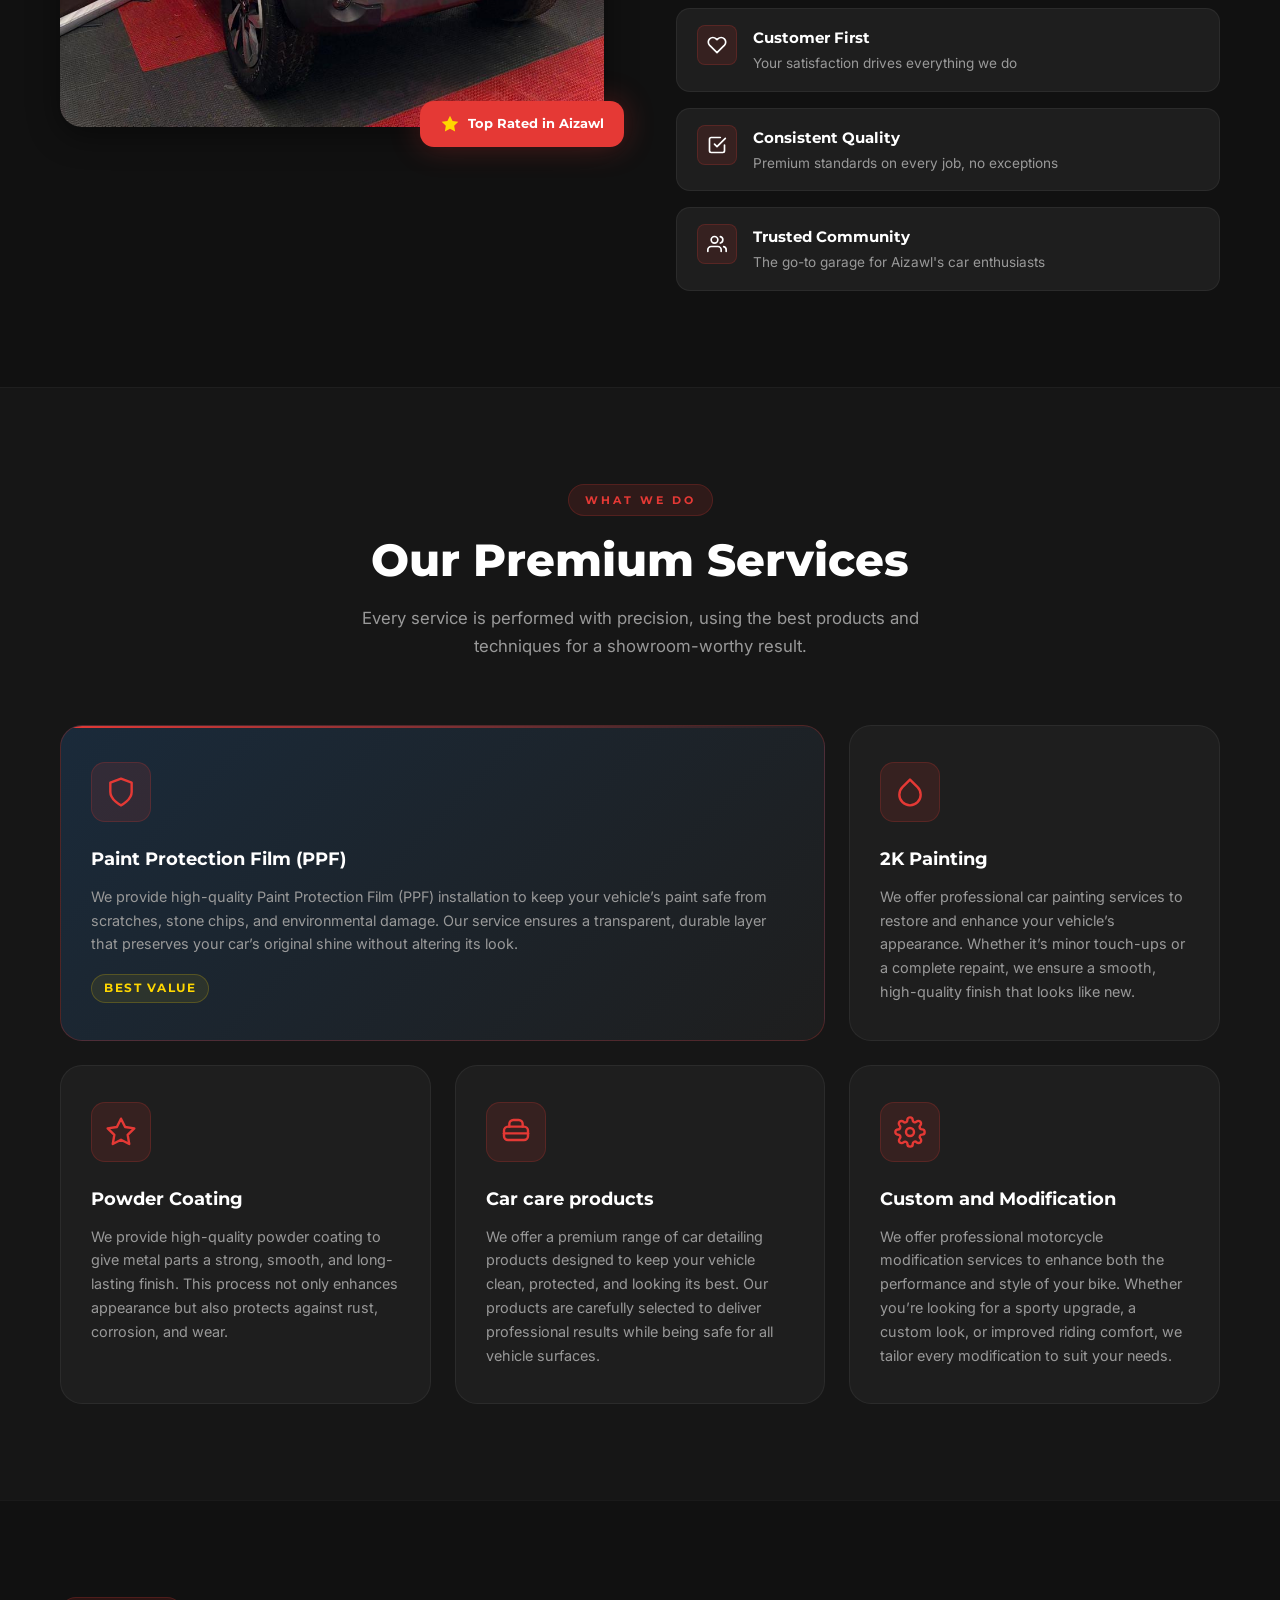
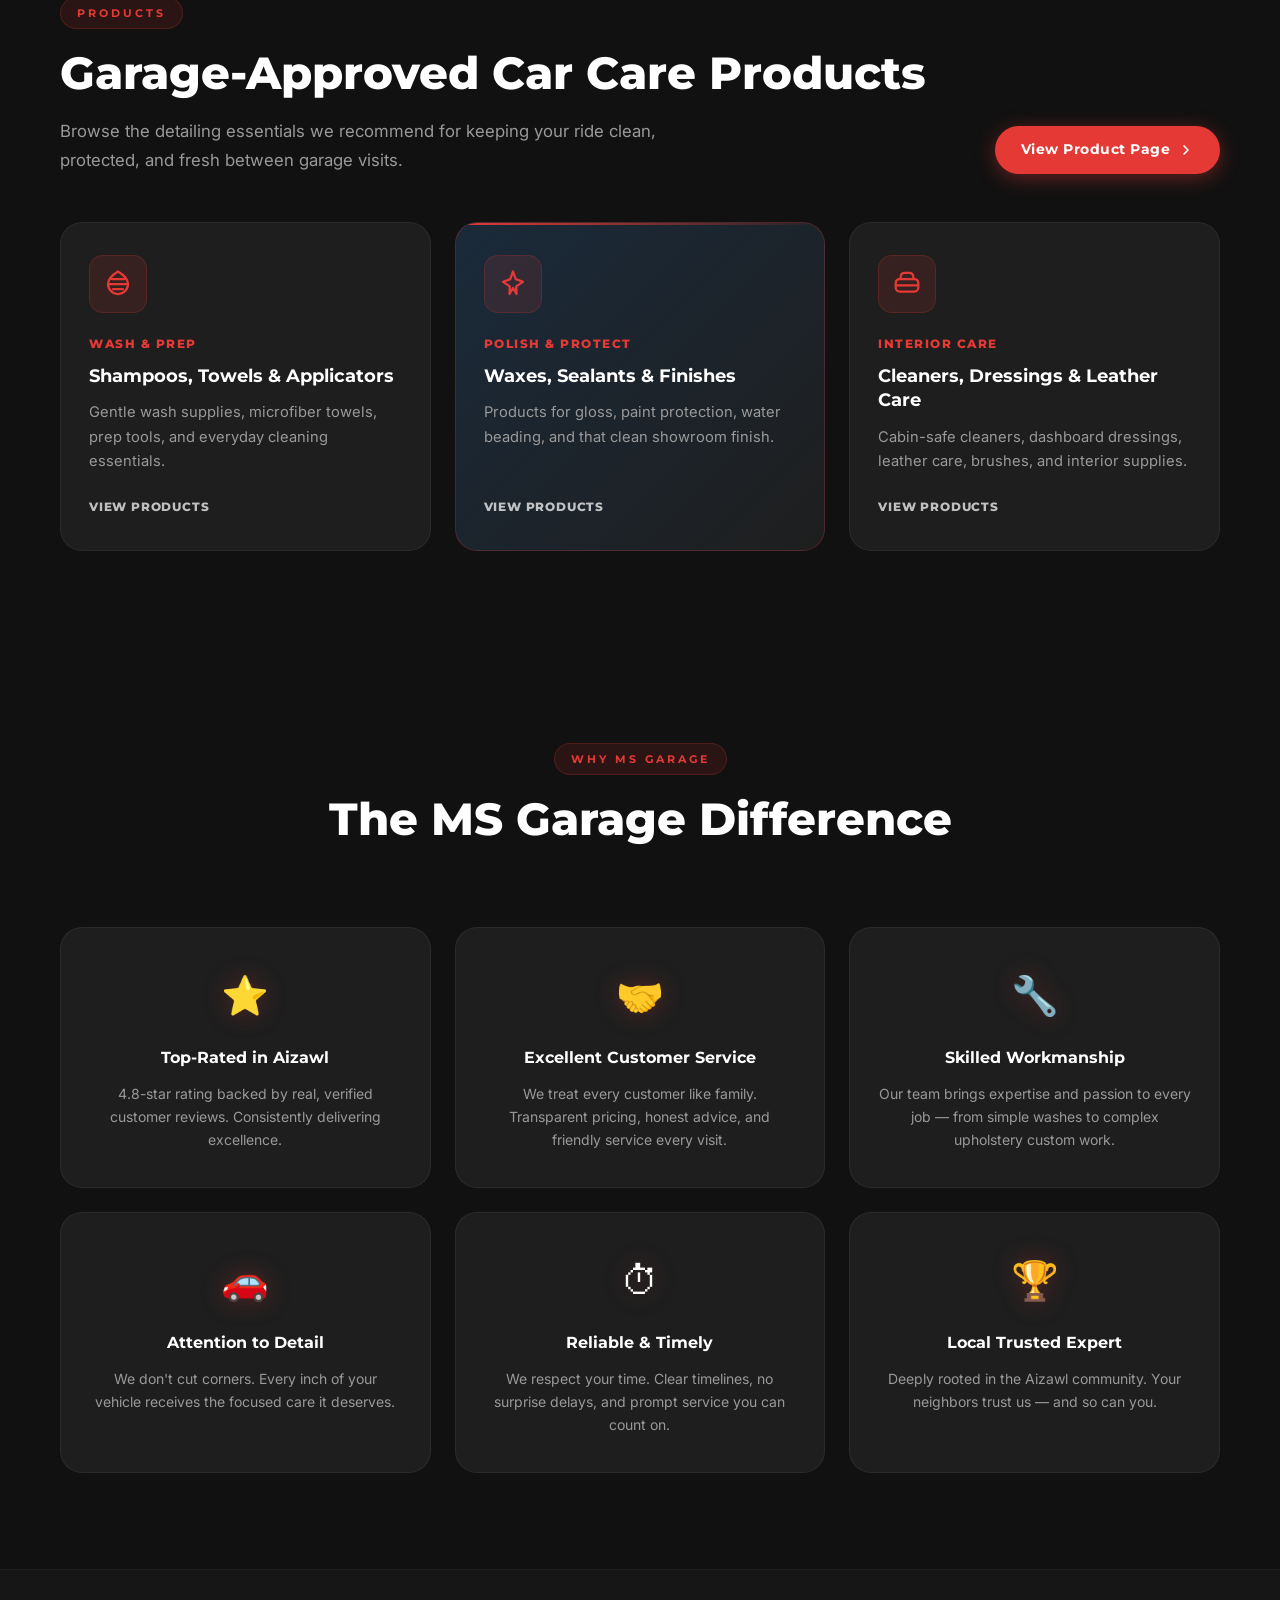
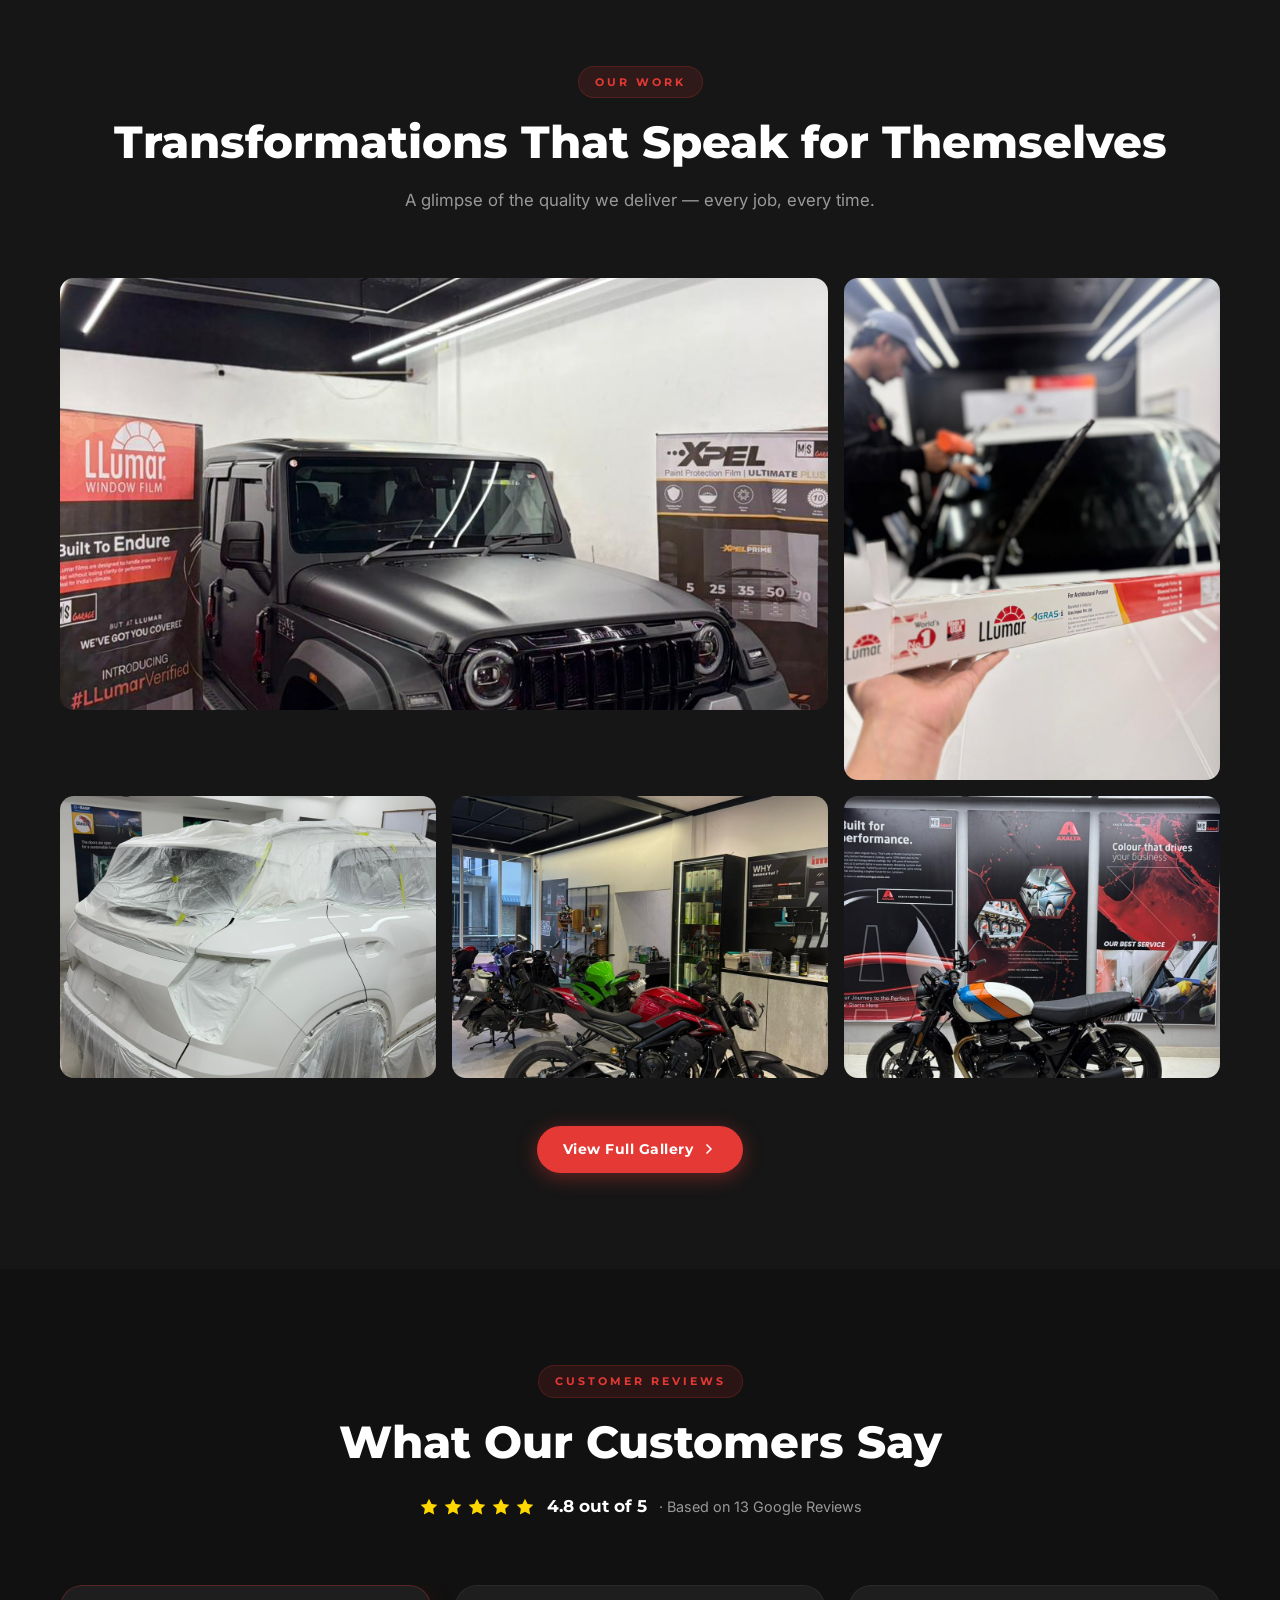
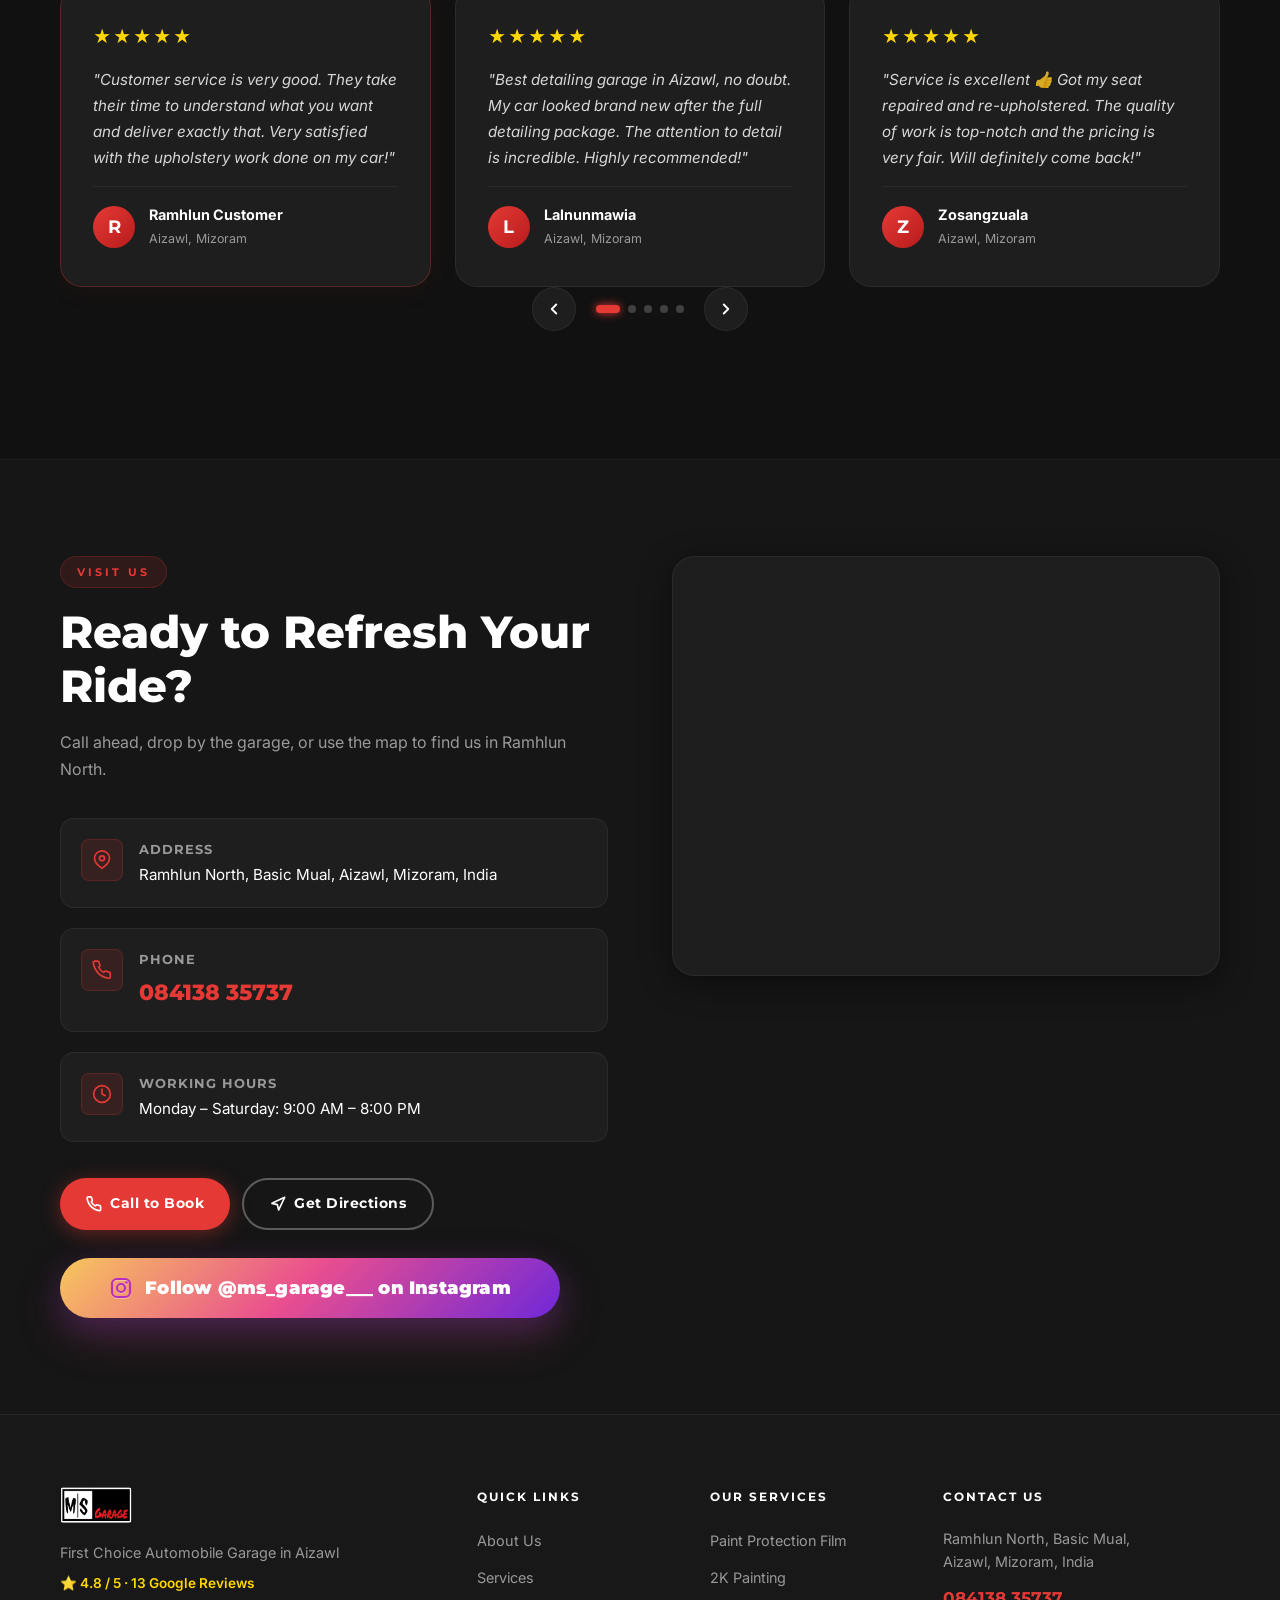
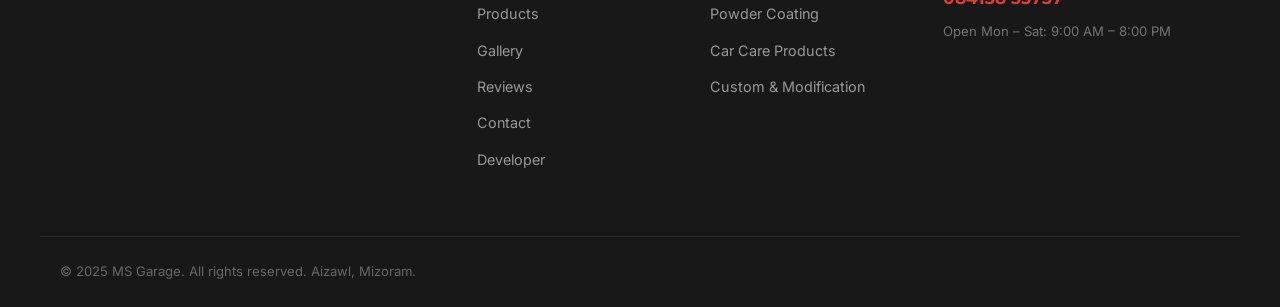
==== commit 775a0b02: "fix: change gallery bike image and fix mobile hero section collapse" ====
--- a/index.html
+++ b/index.html
@@ -403,7 +403,7 @@
             loading="lazy" />
         </div>
         <div class="gallery-item" id="gal-2">
-          <img src="assets/images/Image%202/PHOTO-2026-06-03-02-30-41.jpg" alt="Luxury Red Leather Interior Upholstery by MS Garage Aizawl"
+          <img src="assets/images/Image%202/PHOTO-2026-06-03-02-30-42.jpg" alt="Premium Bike Detailing by MS Garage Aizawl"
             loading="lazy" />
         </div>
         <div class="gallery-item" id="gal-3">
--- a/assets/css/style.css
+++ b/assets/css/style.css
@@ -266,6 +266,7 @@
    ============================================ */
 .hero-section {
   position: relative;
+  min-height: 100vh;
   min-height: 100svh;
   min-height: 100dvh;
   display: flex;
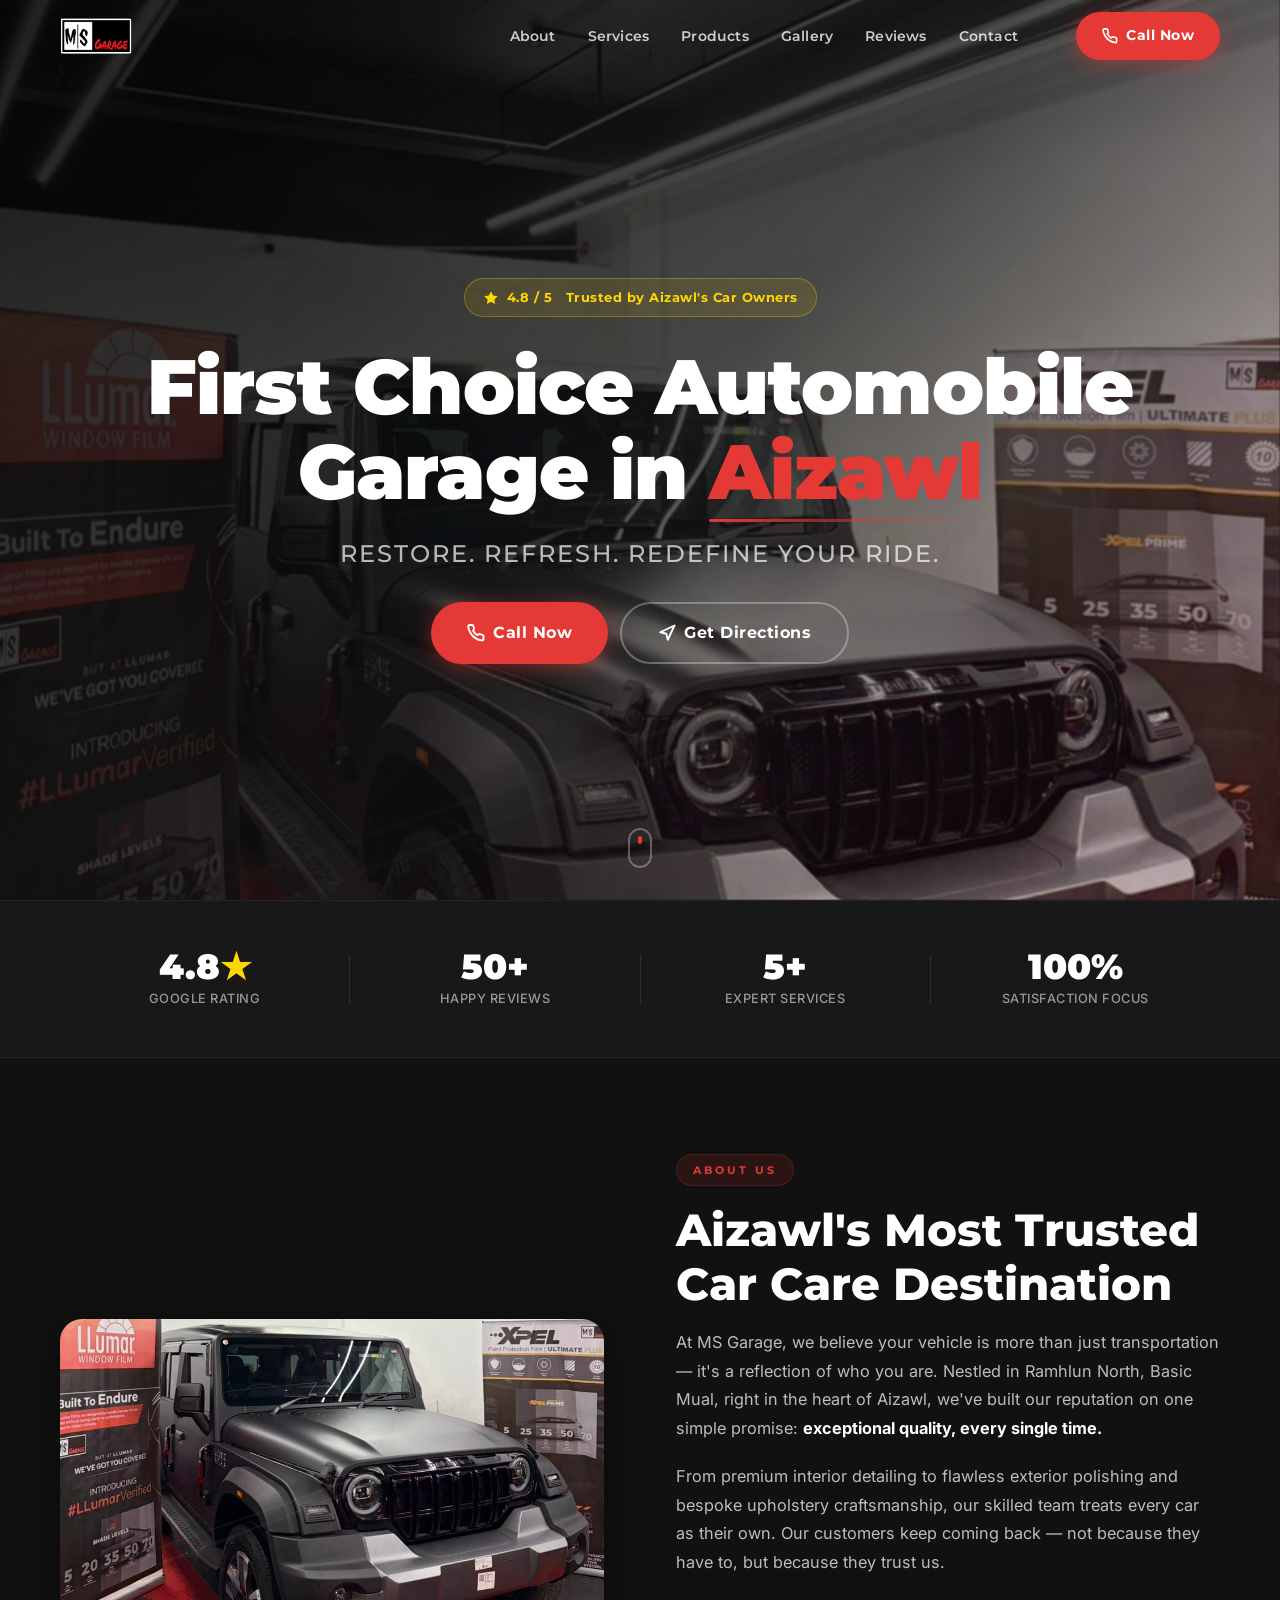
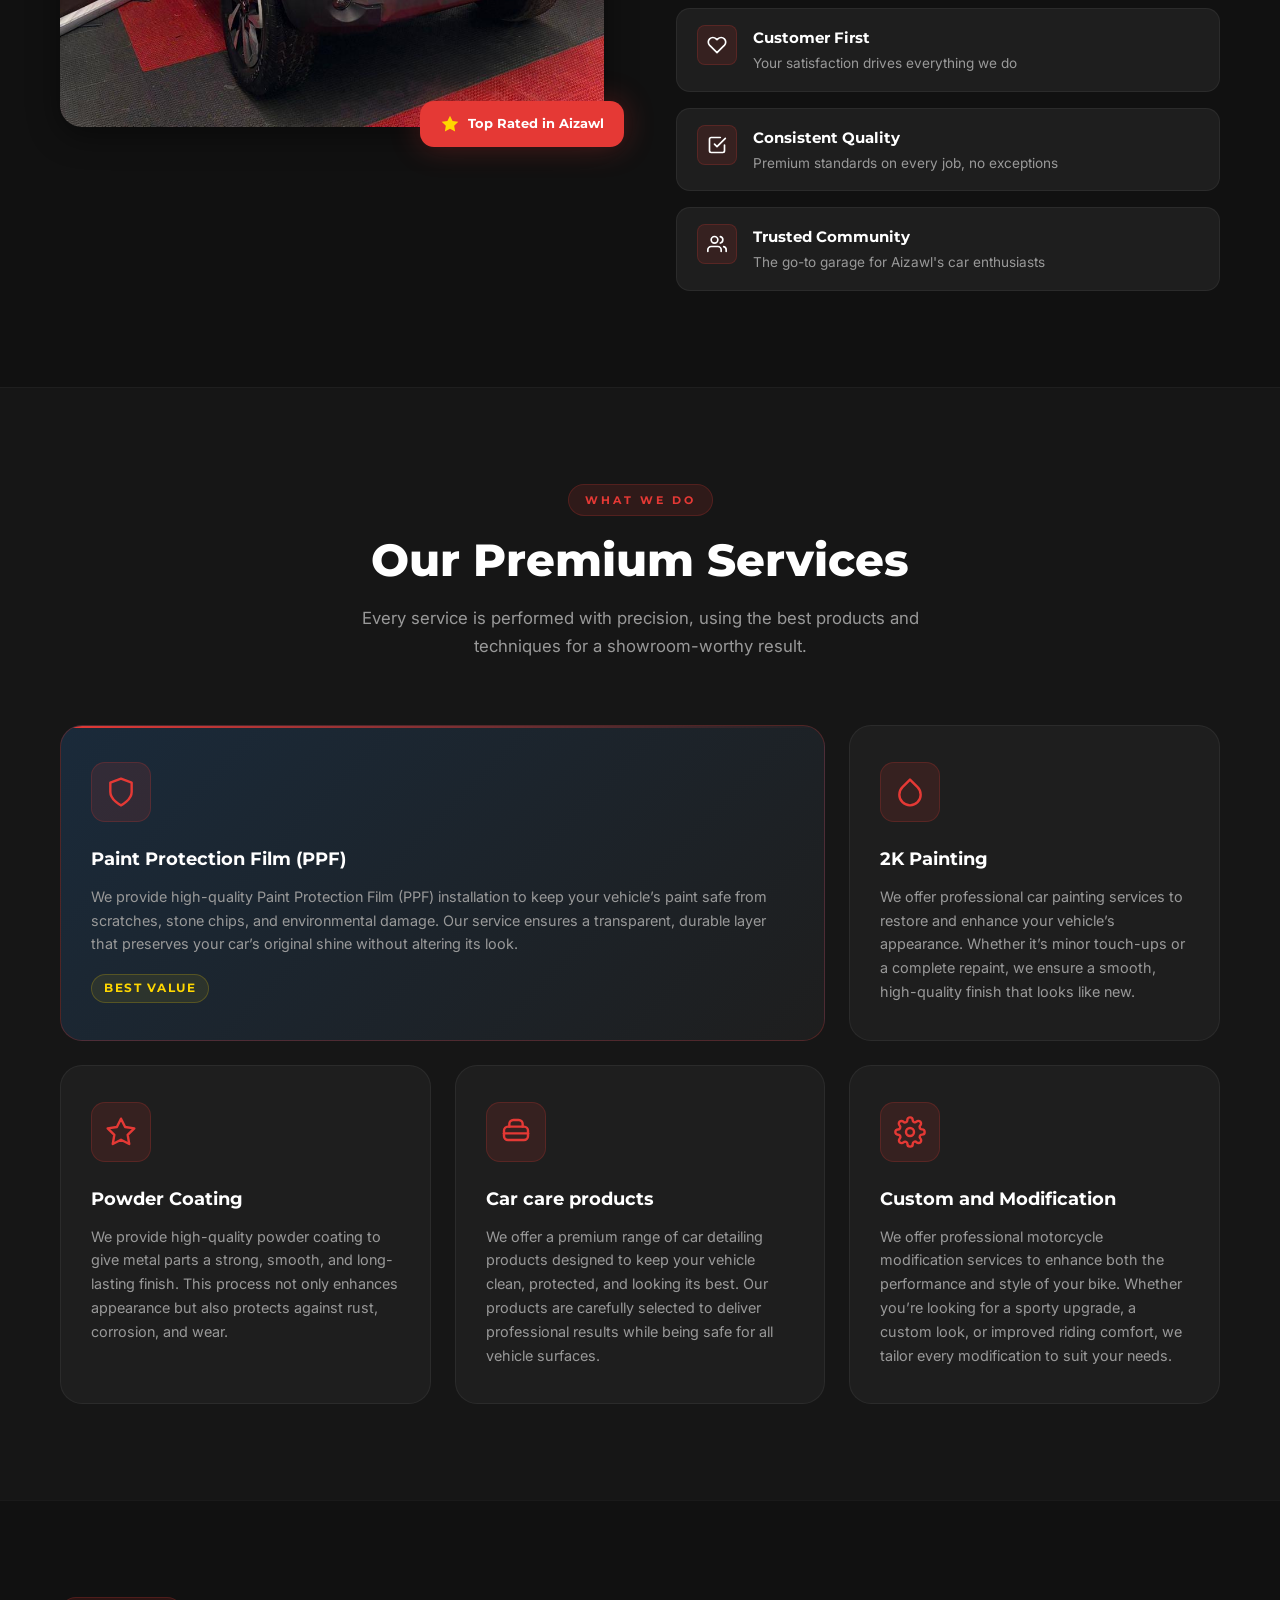
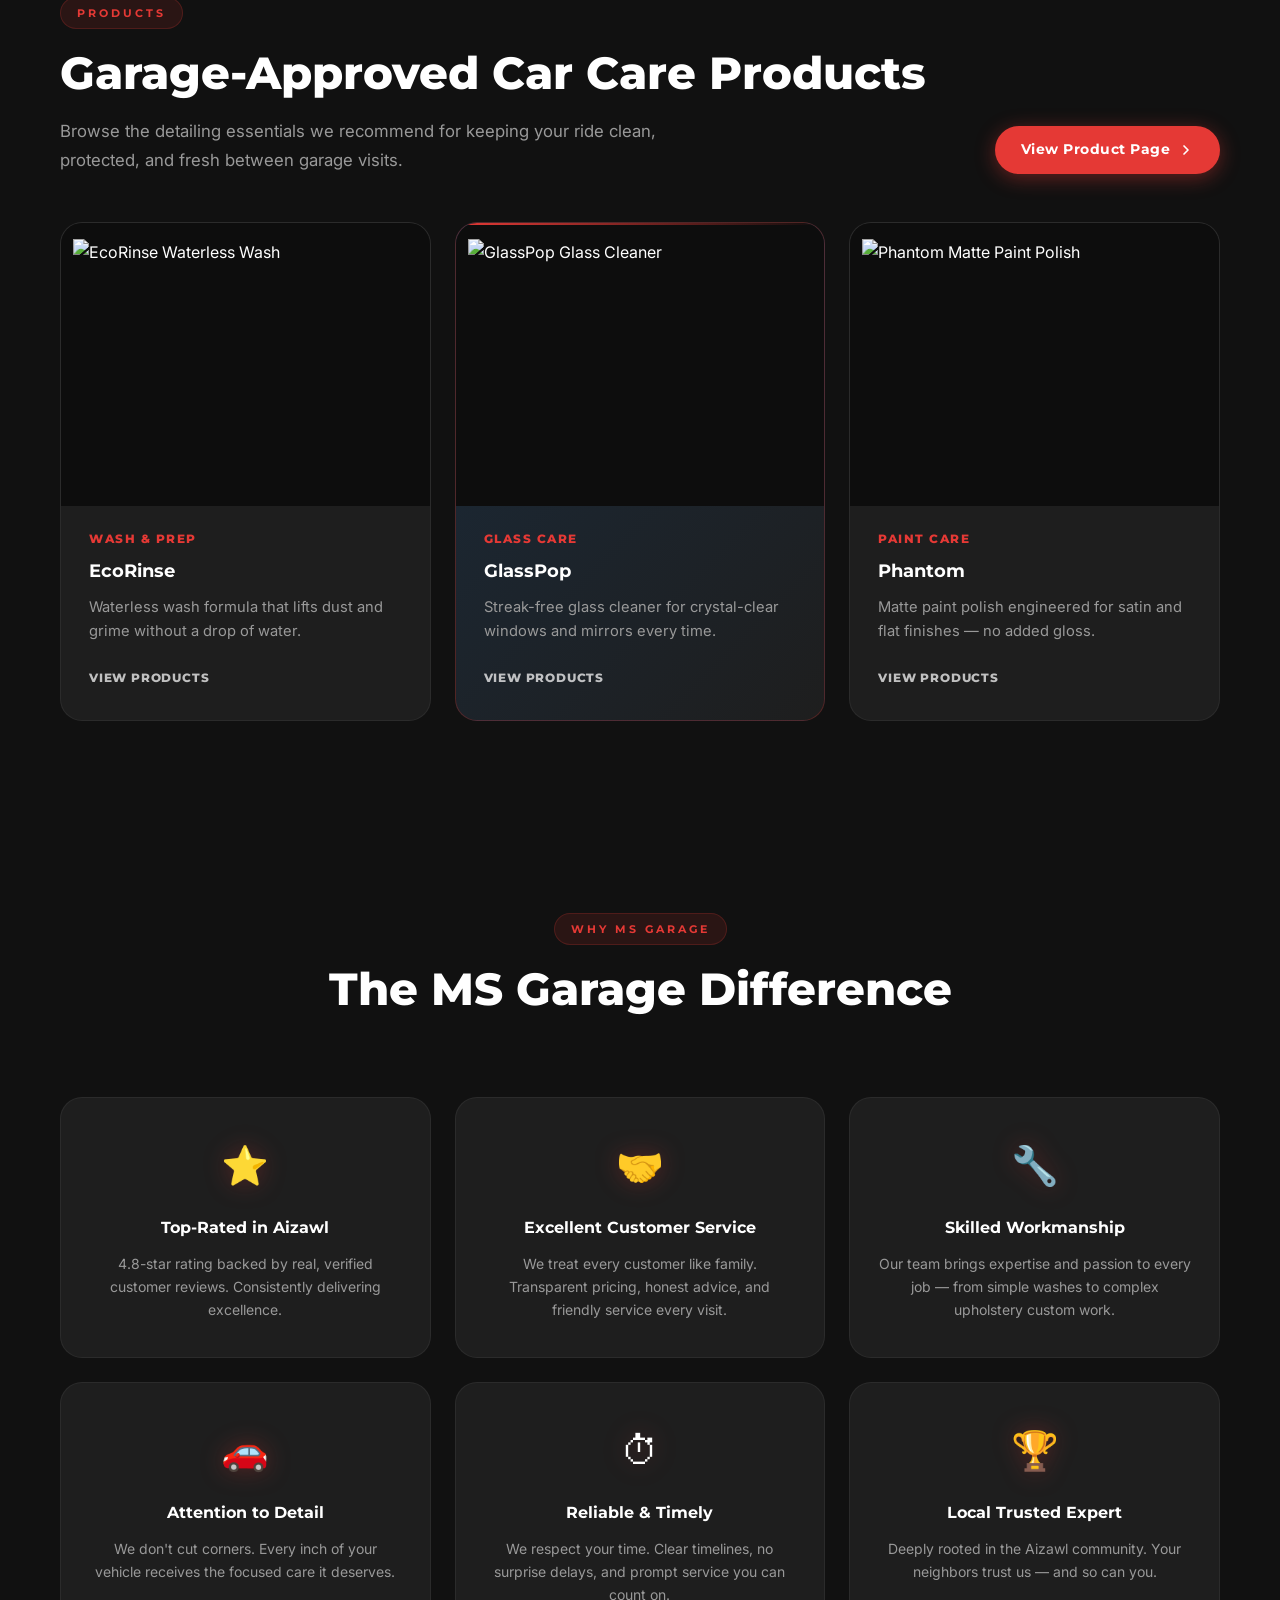
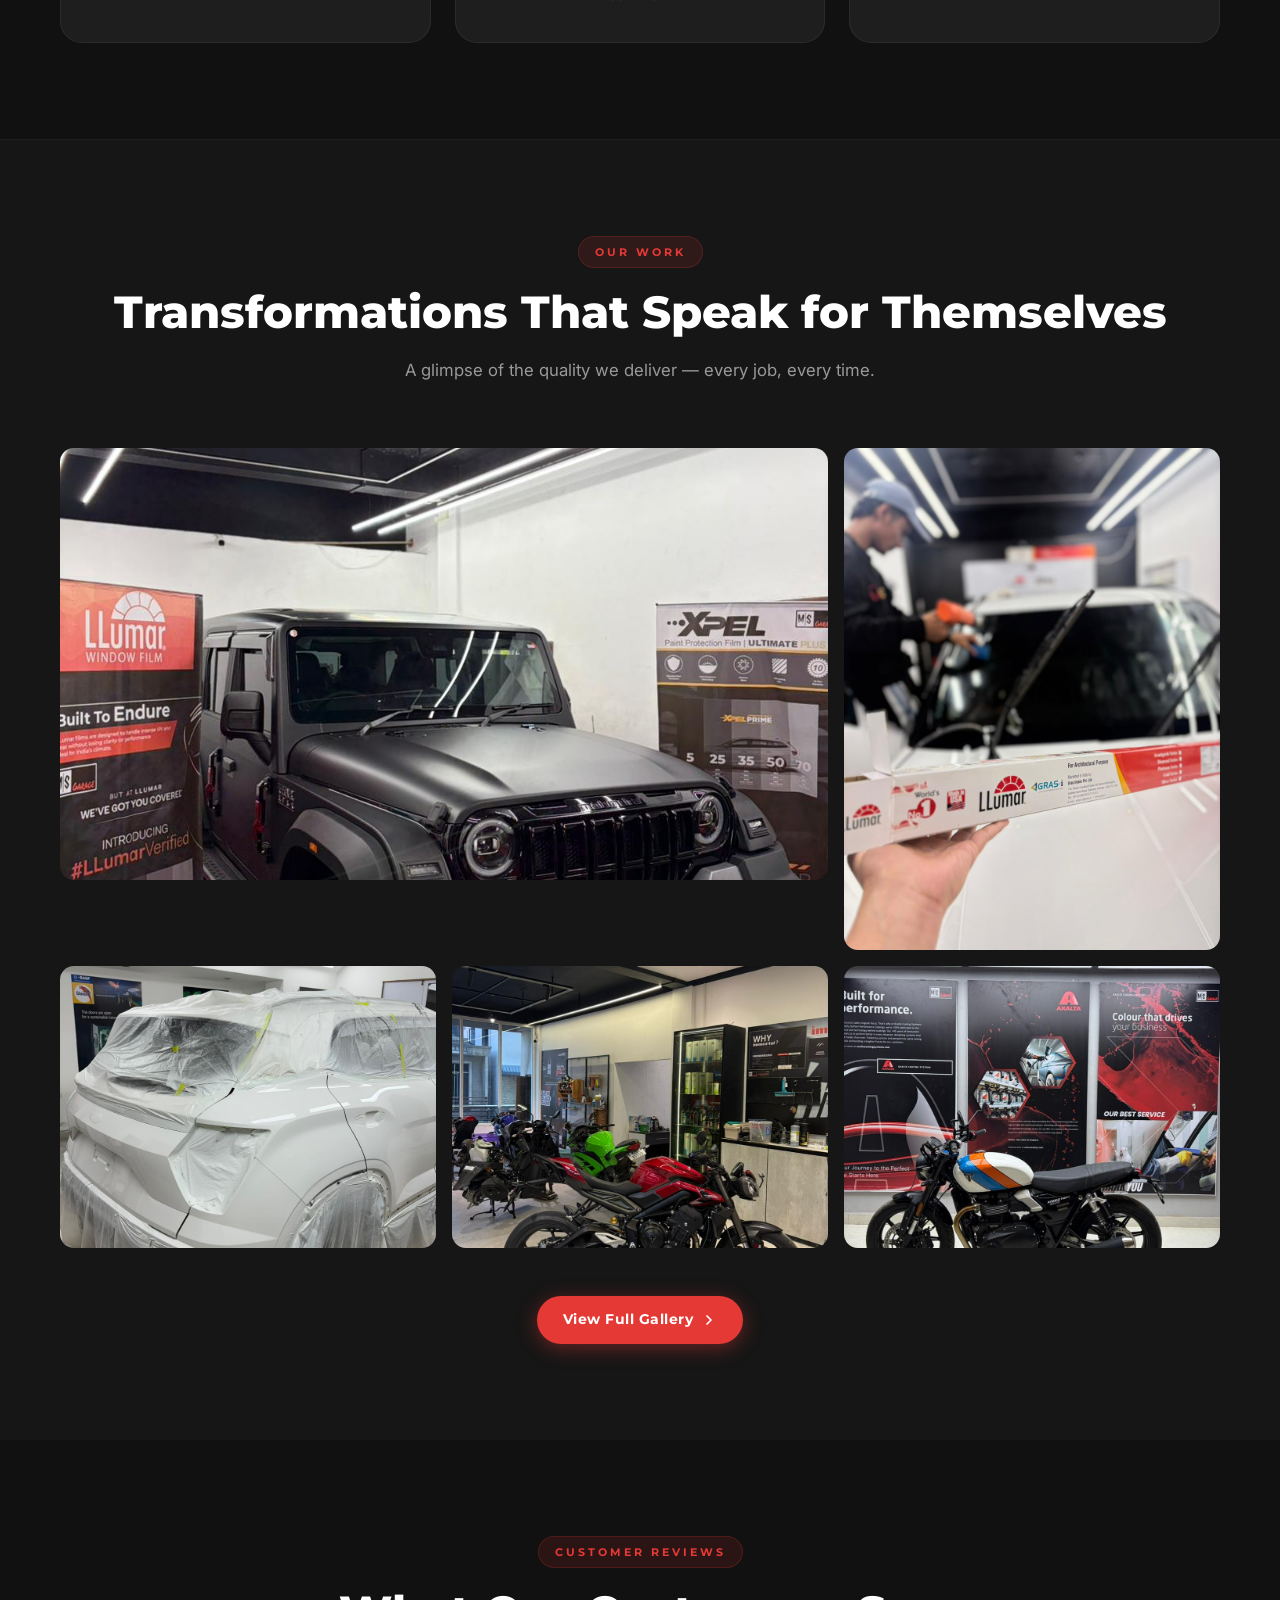
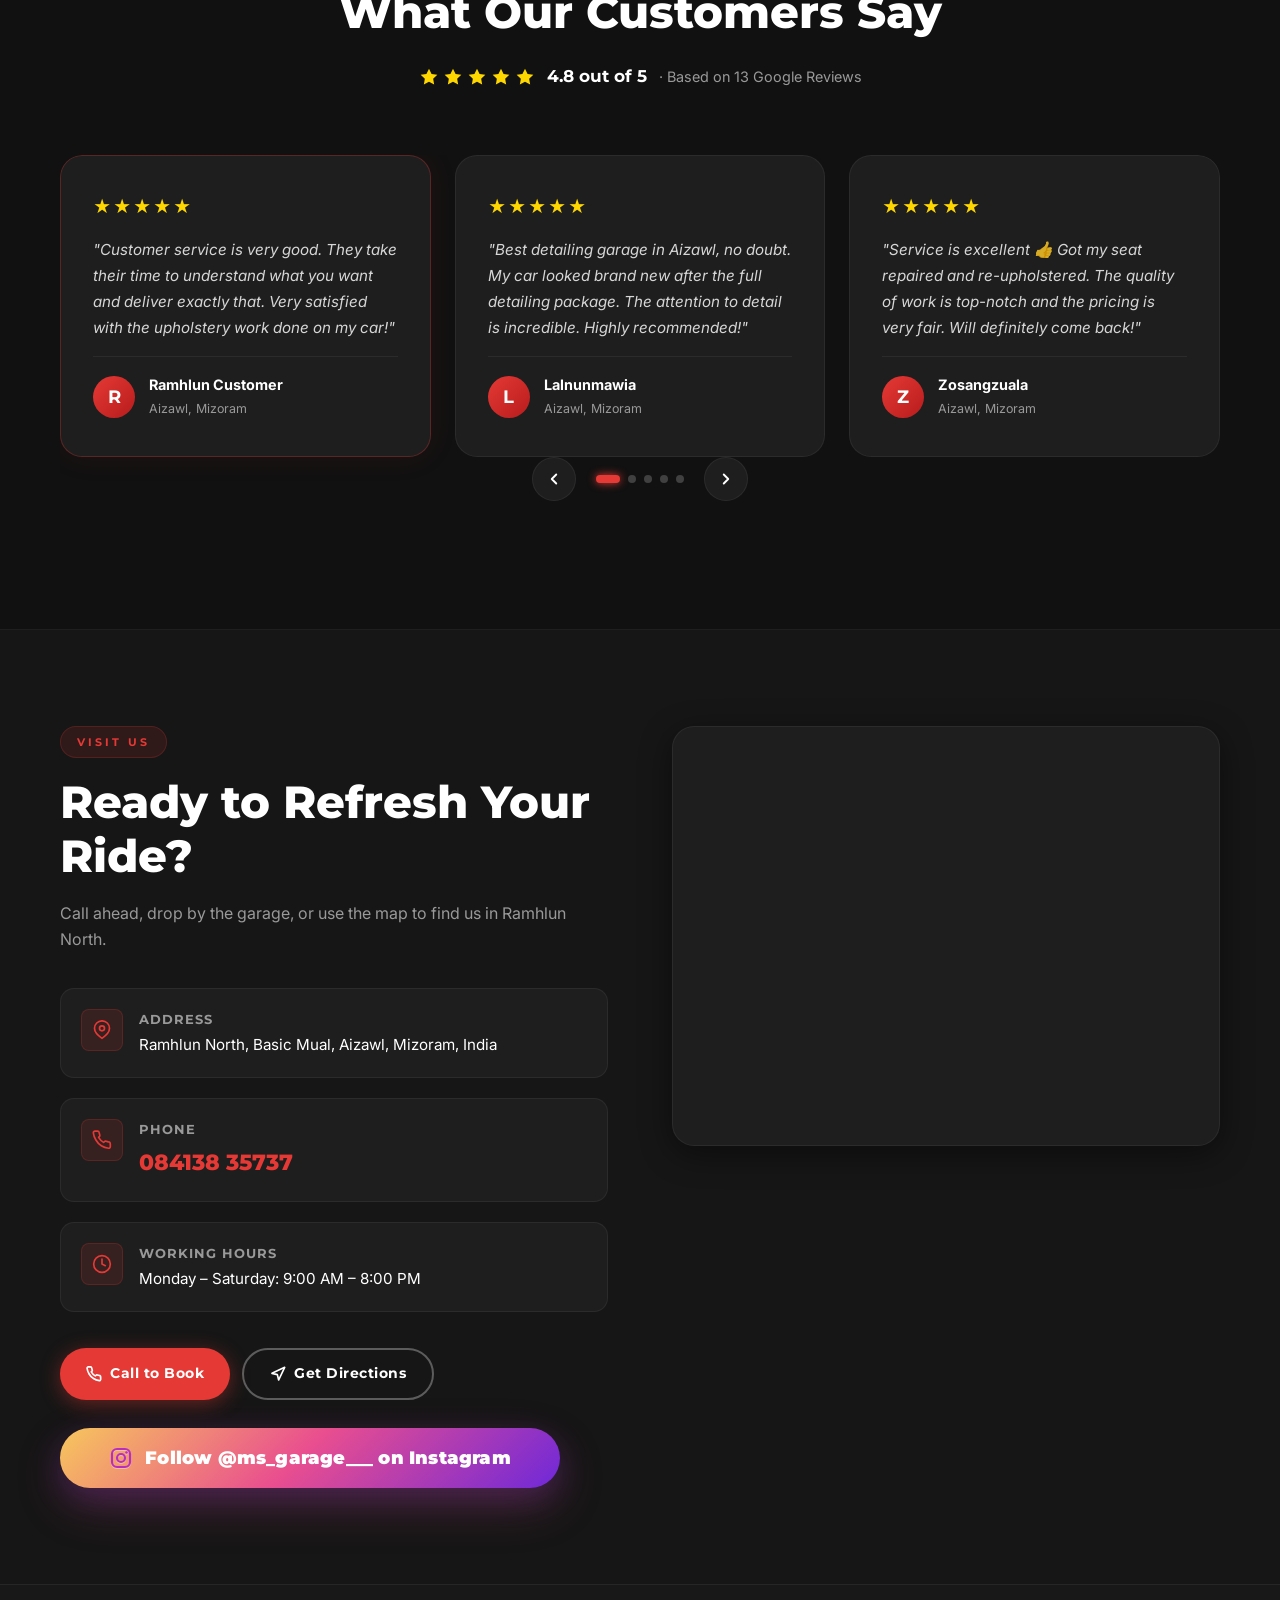
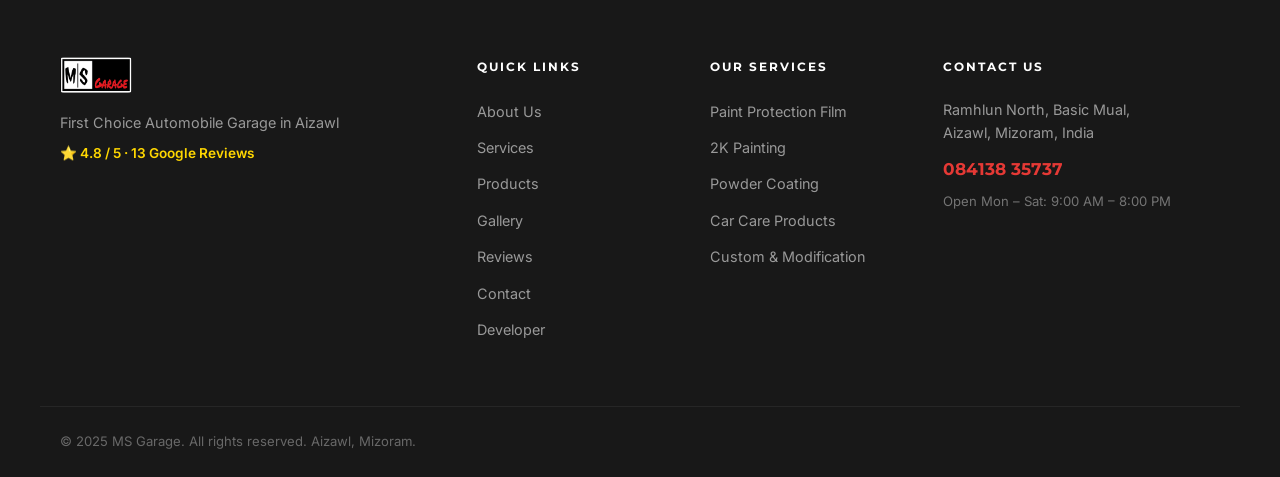
==== commit 701f3cc3: "feat: show real product images (no crop) in index homepage product section" ====
--- a/index.html
+++ b/index.html
@@ -301,46 +301,37 @@
       </div>
 
       <div class="product-grid" id="product-grid">
-        <a href="products.html" class="product-card" id="product-wash-prep">
-          <div class="product-icon-wrap">
-            <svg width="30" height="30" viewBox="0 0 24 24" fill="none" stroke="#E53935" stroke-width="1.8"
-              stroke-linecap="round" stroke-linejoin="round">
-              <path d="M5 12h14" />
-              <path d="M7 8h10" />
-              <path d="M8 16h8" />
-              <path d="M4 12c0-4 3-7 8-10 5 3 8 6 8 10a8 8 0 1 1-16 0z" />
-            </svg>
+
+        <a href="products.html" class="product-card" id="product-ecorinse">
+          <div class="product-card-img-wrap">
+            <img src="assets/images/Product/A0106556.JPG" alt="EcoRinse Waterless Wash" class="product-card-img" loading="lazy" />
           </div>
           <span class="product-kicker">Wash &amp; Prep</span>
-          <h3>Shampoos, Towels &amp; Applicators</h3>
-          <p>Gentle wash supplies, microfiber towels, prep tools, and everyday cleaning essentials.</p>
-        </a>
-
-        <a href="products.html" class="product-card product-card--featured" id="product-polish-protect">
-          <div class="product-icon-wrap">
-            <svg width="30" height="30" viewBox="0 0 24 24" fill="none" stroke="#E53935" stroke-width="1.8"
-              stroke-linecap="round" stroke-linejoin="round">
-              <path d="M12 2l2.2 6.1L20 10.3l-5.4 3.6.2 6.1L12 15.1 9.2 20l.2-6.1L4 10.3l5.8-2.2L12 2z" />
-            </svg>
-          </div>
-          <span class="product-kicker">Polish &amp; Protect</span>
-          <h3>Waxes, Sealants &amp; Finishes</h3>
-          <p>Products for gloss, paint protection, water beading, and that clean showroom finish.</p>
-        </a>
-
-        <a href="products.html" class="product-card" id="product-interior-care">
-          <div class="product-icon-wrap">
-            <svg width="30" height="30" viewBox="0 0 24 24" fill="none" stroke="#E53935" stroke-width="1.8"
-              stroke-linecap="round" stroke-linejoin="round">
-              <rect x="3" y="8" width="18" height="10" rx="3" />
-              <path d="M7 8V6a3 3 0 0 1 3-3h4a3 3 0 0 1 3 3v2" />
-              <path d="M3 13h18" />
-            </svg>
-          </div>
-          <span class="product-kicker">Interior Care</span>
-          <h3>Cleaners, Dressings &amp; Leather Care</h3>
-          <p>Cabin-safe cleaners, dashboard dressings, leather care, brushes, and interior supplies.</p>
-        </a>
+          <h3>EcoRinse</h3>
+          <p>Waterless wash formula that lifts dust and grime without a drop of water.</p>
+          <span class="product-view-link">VIEW PRODUCTS</span>
+        </a>
+
+        <a href="products.html" class="product-card product-card--featured" id="product-glasspop">
+          <div class="product-card-img-wrap">
+            <img src="assets/images/Product/A0106559.JPG" alt="GlassPop Glass Cleaner" class="product-card-img" loading="lazy" />
+          </div>
+          <span class="product-kicker">Glass Care</span>
+          <h3>GlassPop</h3>
+          <p>Streak-free glass cleaner for crystal-clear windows and mirrors every time.</p>
+          <span class="product-view-link">VIEW PRODUCTS</span>
+        </a>
+
+        <a href="products.html" class="product-card" id="product-phantom">
+          <div class="product-card-img-wrap">
+            <img src="assets/images/Product/A0106573.JPG" alt="Phantom Matte Paint Polish" class="product-card-img" loading="lazy" />
+          </div>
+          <span class="product-kicker">Paint Care</span>
+          <h3>Phantom</h3>
+          <p>Matte paint polish engineered for satin and flat finishes — no added gloss.</p>
+          <span class="product-view-link">VIEW PRODUCTS</span>
+        </a>
+
       </div>
     </div>
   </section>
--- a/assets/css/style.css
+++ b/assets/css/style.css
@@ -865,7 +865,47 @@
   margin-bottom: 24px;
 }
 
-.product-card::after {
+/* Image cards on index product section */
+.product-card-img-wrap {
+  width: calc(100% + 64px);
+  margin: -32px -32px 24px -32px;
+  aspect-ratio: 4/3;
+  background: #0d0d0d;
+  overflow: hidden;
+  border-radius: var(--radius-lg) var(--radius-lg) 0 0;
+  display: flex;
+  align-items: center;
+  justify-content: center;
+}
+
+.product-card-img {
+  width: 100%;
+  height: 100%;
+  object-fit: contain;
+  object-position: center;
+  display: block;
+  transition: transform 0.6s cubic-bezier(0.4,0,0.2,1);
+  padding: 16px;
+}
+
+.product-card:hover .product-card-img {
+  transform: scale(1.06);
+}
+
+.product-view-link {
+  margin-top: auto;
+  font-family: var(--font-head);
+  font-size: 0.78rem;
+  font-weight: 800;
+  letter-spacing: 0.8px;
+  text-transform: uppercase;
+  color: var(--white);
+  opacity: 0.72;
+  display: block;
+}
+
+/* Only add pseudo ::after on icon-only cards (no image wrap child) */
+.product-card:not(:has(.product-card-img-wrap))::after {
   content: 'View products';
   margin-top: auto;
   font-family: var(--font-head);
@@ -2214,6 +2254,200 @@
 }
 
 /* ============================================
+   PRODUCTS PAGE (prod-page-*)
+   ============================================ */
+
+/* Hero */
+.prod-page-hero {
+  padding: 60px 0 80px;
+  background: linear-gradient(160deg, var(--black-900) 60%, rgba(229,57,53,0.05) 100%);
+  border-bottom: 1px solid rgba(255,255,255,0.05);
+}
+
+.prod-page-hero-inner {
+  display: grid;
+  grid-template-columns: 1fr 1fr;
+  gap: 64px;
+  align-items: center;
+}
+
+.prod-page-copy {
+  display: flex;
+  flex-direction: column;
+  gap: 20px;
+  align-items: flex-start;
+}
+
+.prod-page-title {
+  font-family: var(--font-head);
+  font-size: clamp(2.2rem, 5vw, 4rem);
+  font-weight: 900;
+  line-height: 1.1;
+  letter-spacing: -1px;
+  color: var(--white);
+}
+
+.prod-page-subtitle {
+  font-size: 1.02rem;
+  color: var(--text-muted);
+  line-height: 1.75;
+  max-width: 440px;
+}
+
+.prod-page-lineup-wrap {
+  position: relative;
+  border-radius: var(--radius-lg);
+  overflow: hidden;
+  box-shadow: 0 24px 64px rgba(0,0,0,0.7), 0 0 0 1px rgba(255,255,255,0.06);
+}
+
+.prod-page-lineup-img {
+  width: 100%;
+  height: auto;
+  display: block;
+  object-fit: cover;
+  transition: transform 0.8s cubic-bezier(0.4,0,0.2,1);
+}
+
+.prod-page-lineup-wrap:hover .prod-page-lineup-img {
+  transform: scale(1.03);
+}
+
+/* Cards Section */
+.prod-cards-section {
+  padding: 96px 0;
+  background: var(--section-bg);
+}
+
+.prod-cards-grid {
+  display: grid;
+  grid-template-columns: repeat(3, 1fr);
+  gap: 28px;
+}
+
+/* Individual Card */
+.prod-card {
+  background: var(--card-bg);
+  border: 1px solid var(--card-border);
+  border-radius: var(--radius-lg);
+  overflow: hidden;
+  display: flex;
+  flex-direction: column;
+  transition: var(--transition);
+  position: relative;
+}
+
+.prod-card::before {
+  content: '';
+  position: absolute;
+  top: 0; left: 0; right: 0;
+  height: 2px;
+  background: linear-gradient(90deg, var(--red), transparent);
+  opacity: 0;
+  transition: opacity 0.3s;
+}
+
+.prod-card:hover {
+  transform: translateY(-8px);
+  border-color: rgba(229,57,53,0.3);
+  box-shadow: var(--shadow-card), 0 16px 48px rgba(229,57,53,0.12);
+}
+
+.prod-card:hover::before {
+  opacity: 1;
+}
+
+/* Card image */
+.prod-card-img-wrap {
+  width: 100%;
+  aspect-ratio: 4/3;
+  overflow: hidden;
+  background: #111;
+}
+
+.prod-card-img {
+  width: 100%;
+  height: 100%;
+  object-fit: cover;
+  object-position: center;
+  display: block;
+  transition: transform 0.6s cubic-bezier(0.4,0,0.2,1);
+}
+
+.prod-card:hover .prod-card-img {
+  transform: scale(1.08);
+}
+
+/* Card body */
+.prod-card-body {
+  padding: 24px 22px 28px;
+  display: flex;
+  flex-direction: column;
+  gap: 6px;
+  flex: 1;
+}
+
+.prod-card-category {
+  font-family: var(--font-head);
+  font-size: 0.7rem;
+  font-weight: 700;
+  letter-spacing: 2px;
+  text-transform: uppercase;
+  color: var(--red);
+  background: var(--red-glow-sm);
+  border: 1px solid rgba(229,57,53,0.2);
+  padding: 3px 10px;
+  border-radius: 100px;
+  align-self: flex-start;
+  margin-bottom: 4px;
+}
+
+.prod-card-name {
+  font-family: var(--font-head);
+  font-size: 1.35rem;
+  font-weight: 800;
+  color: var(--white);
+  line-height: 1.2;
+}
+
+.prod-card-type {
+  font-family: var(--font-head);
+  font-size: 0.82rem;
+  font-weight: 600;
+  color: var(--text-muted);
+  margin-bottom: 8px;
+}
+
+.prod-card-desc {
+  font-size: 0.88rem;
+  color: rgba(255,255,255,0.6);
+  line-height: 1.7;
+}
+
+/* Responsive */
+@media (max-width: 1024px) {
+  .prod-cards-grid { grid-template-columns: repeat(2, 1fr); }
+  .prod-page-hero-inner { gap: 40px; }
+}
+
+@media (max-width: 768px) {
+  .prod-page-hero { padding: 40px 0 60px; }
+  .prod-page-hero-inner {
+    grid-template-columns: 1fr;
+    gap: 36px;
+  }
+  .prod-page-lineup-wrap { order: -1; }
+  .prod-page-title { font-size: clamp(2rem, 8vw, 3rem); }
+  .prod-cards-section { padding: 60px 0; }
+  .prod-cards-grid { grid-template-columns: repeat(2, 1fr); gap: 16px; }
+}
+
+@media (max-width: 480px) {
+  .prod-cards-grid { grid-template-columns: 1fr; gap: 16px; }
+  .prod-card-body { padding: 20px 18px 24px; }
+}
+
+/* ============================================
    GALLERY PAGE SPECIFIC STYLES
    ============================================ */
 .gallery-hero-section {
@@ -2375,17 +2609,33 @@
   }
   .subpage-gallery-grid {
     column-count: 2 !important;
-    column-gap: 16px !important;
+    column-gap: 10px !important;
+  }
+  .subpage-gallery-grid .gallery-item {
+    margin-bottom: 10px;
+    border-radius: var(--radius-sm);
   }
   .video-play-badge {
-    width: 48px;
-    height: 48px;
+    width: 42px;
+    height: 42px;
   }
 }
 
 @media (max-width: 480px) {
   .subpage-gallery-grid {
-    column-count: 1 !important;
-    column-gap: 16px !important;
+    column-count: 2 !important;
+    column-gap: 8px !important;
   }
-}
+  .subpage-gallery-grid .gallery-item {
+    margin-bottom: 8px;
+    border-radius: var(--radius-sm);
+  }
+  .video-play-badge {
+    width: 36px;
+    height: 36px;
+  }
+  .video-play-badge svg {
+    width: 16px;
+    height: 16px;
+  }
+}
